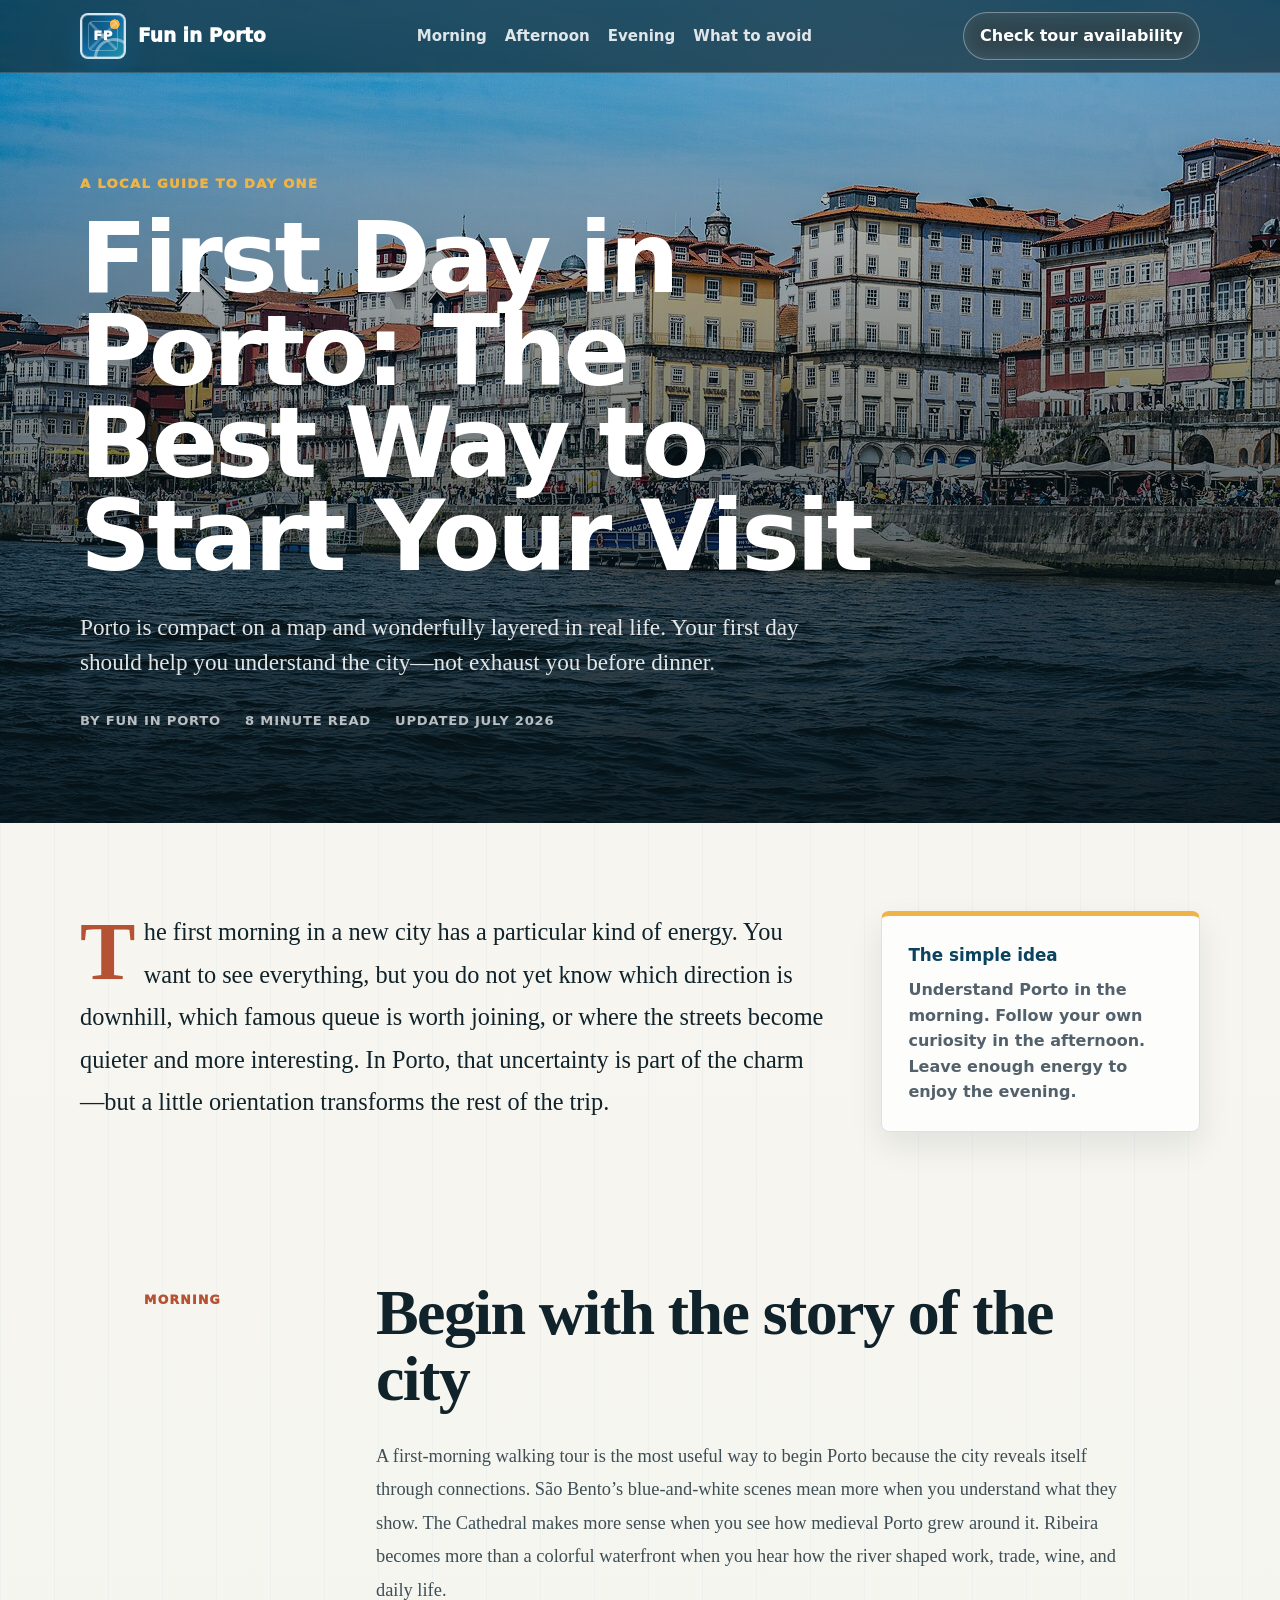
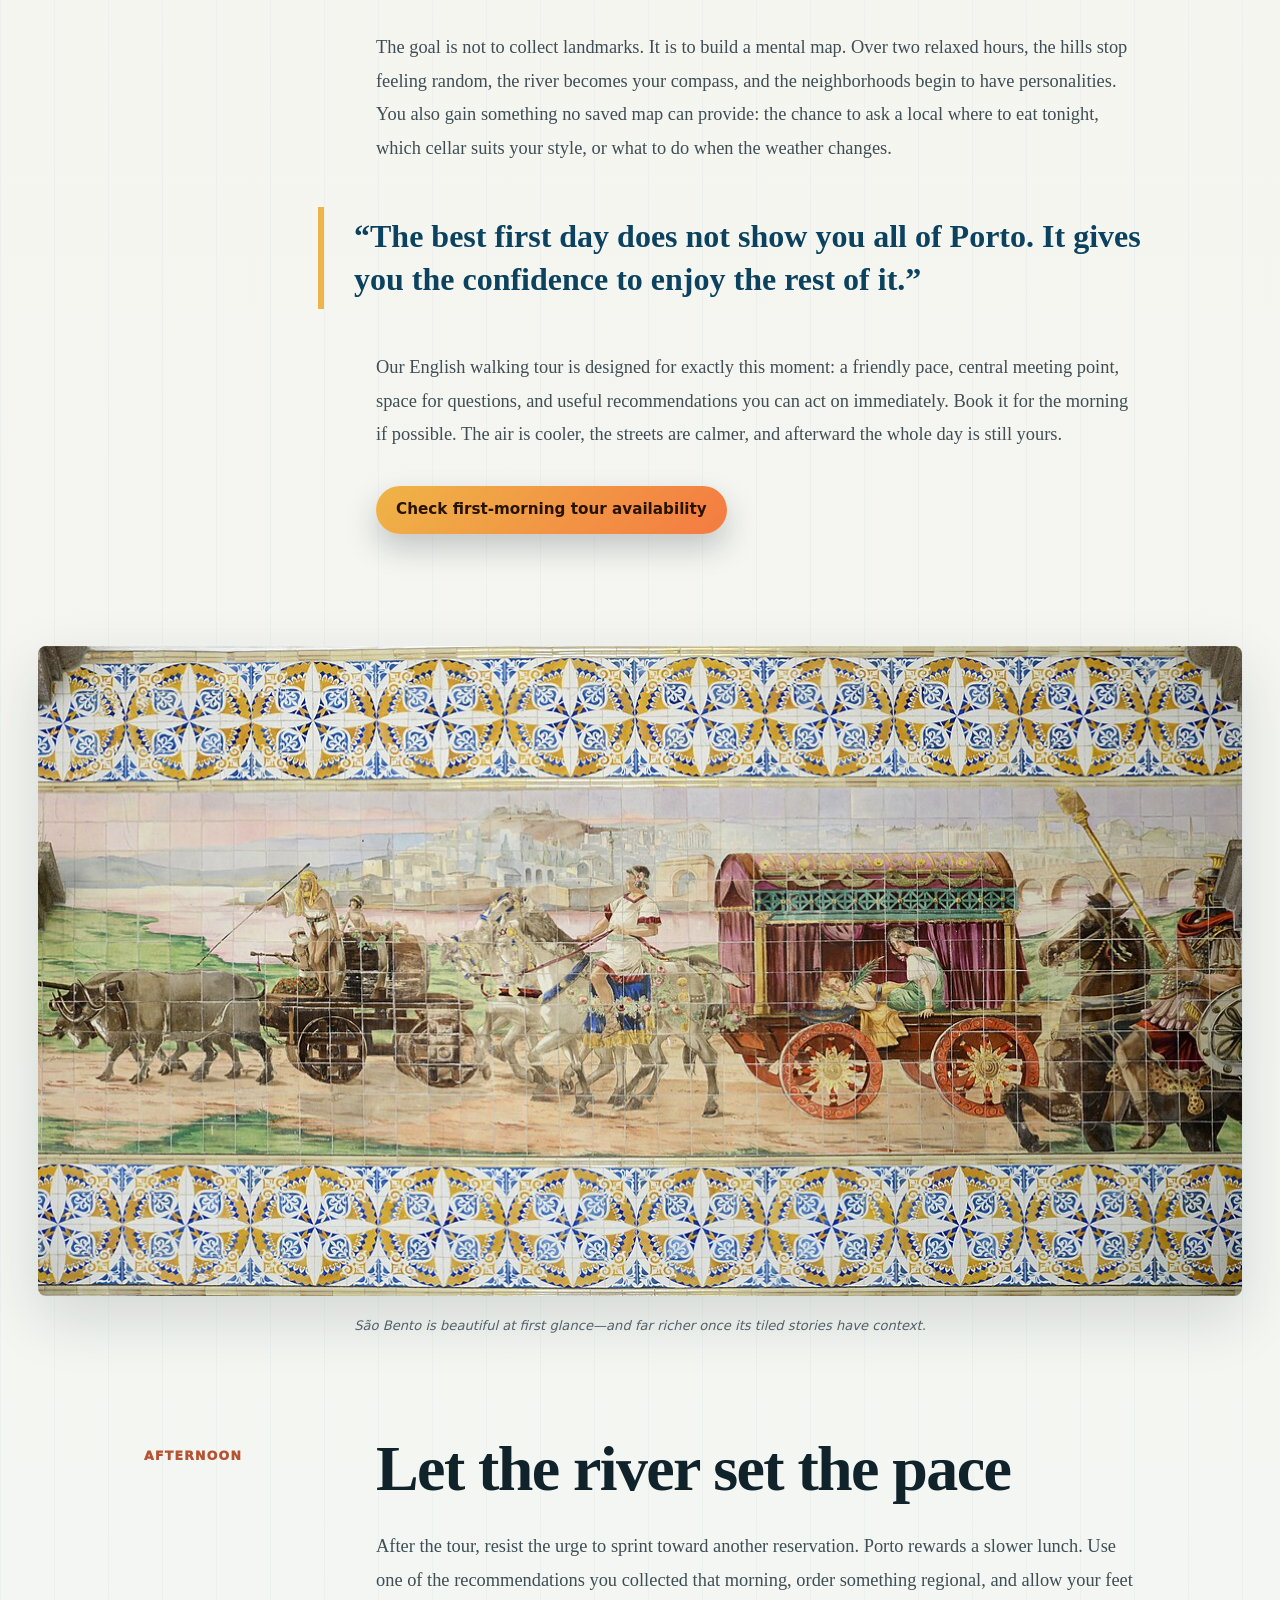
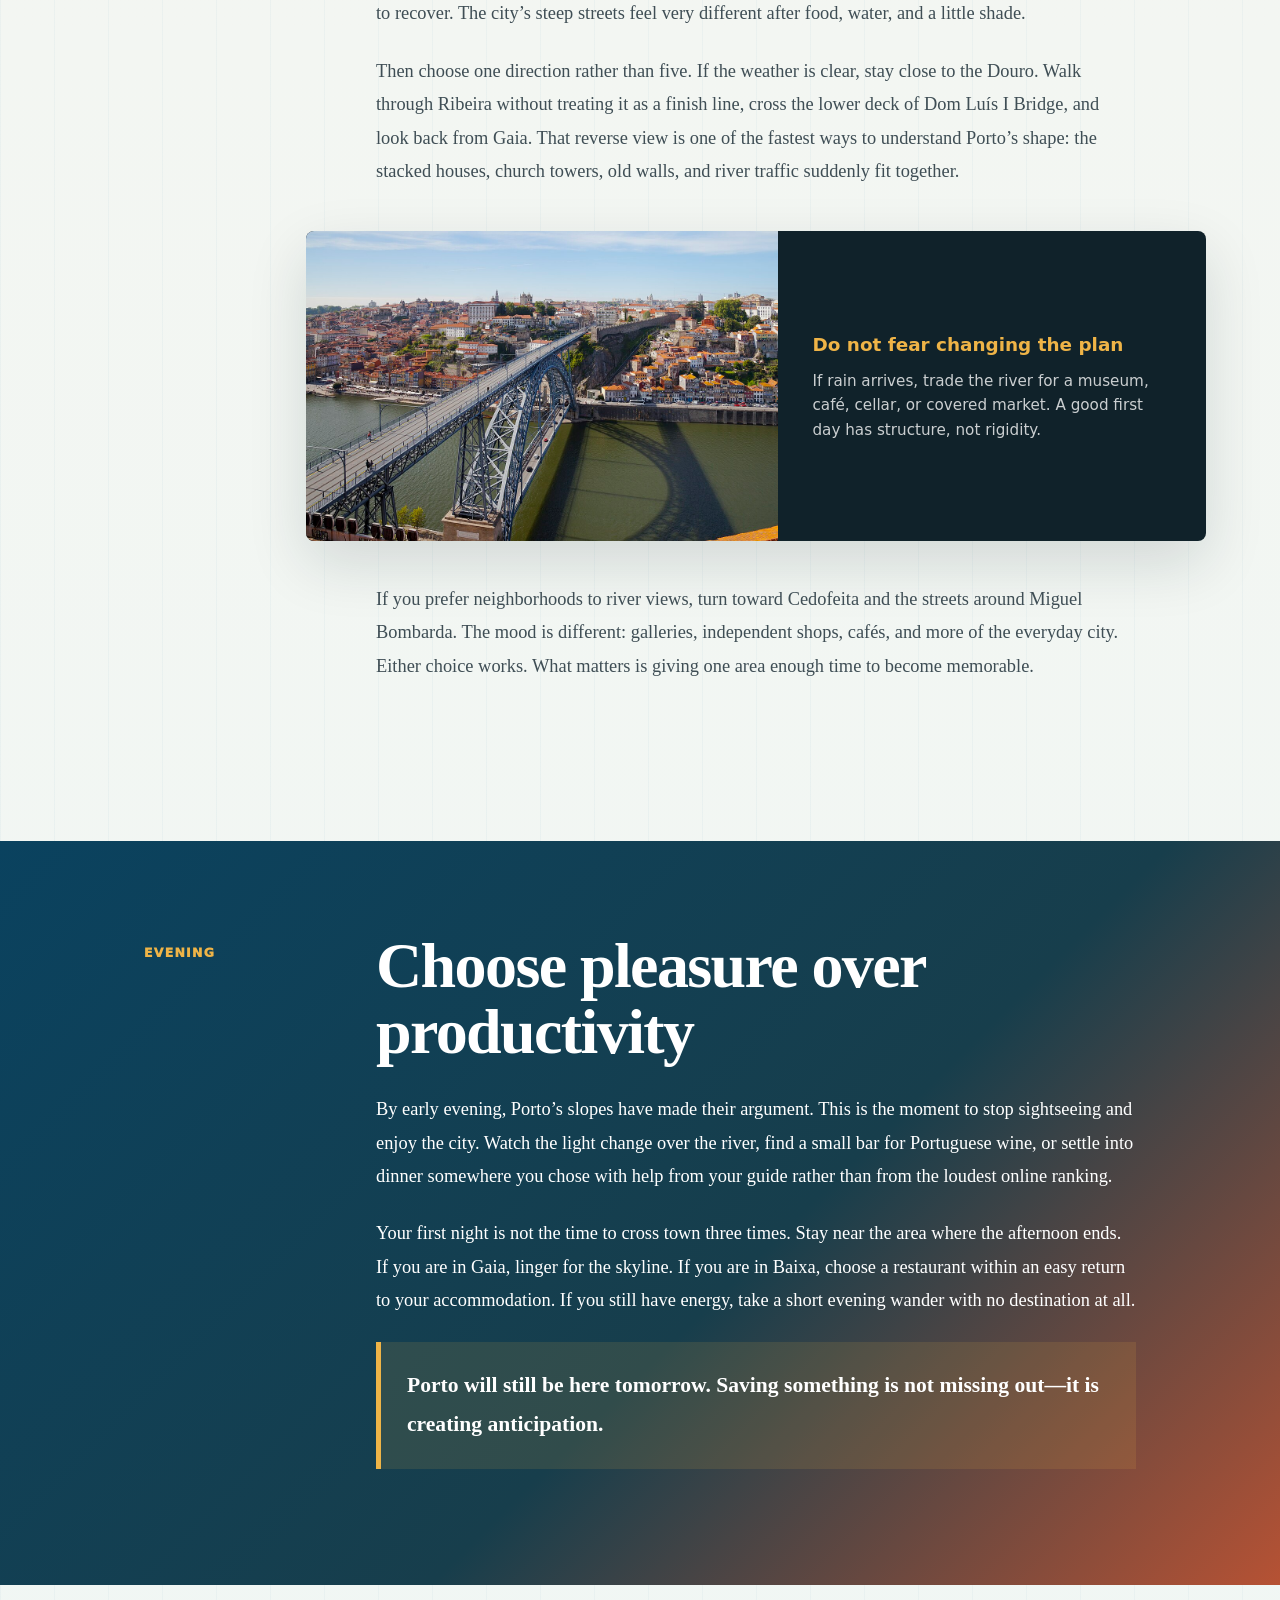
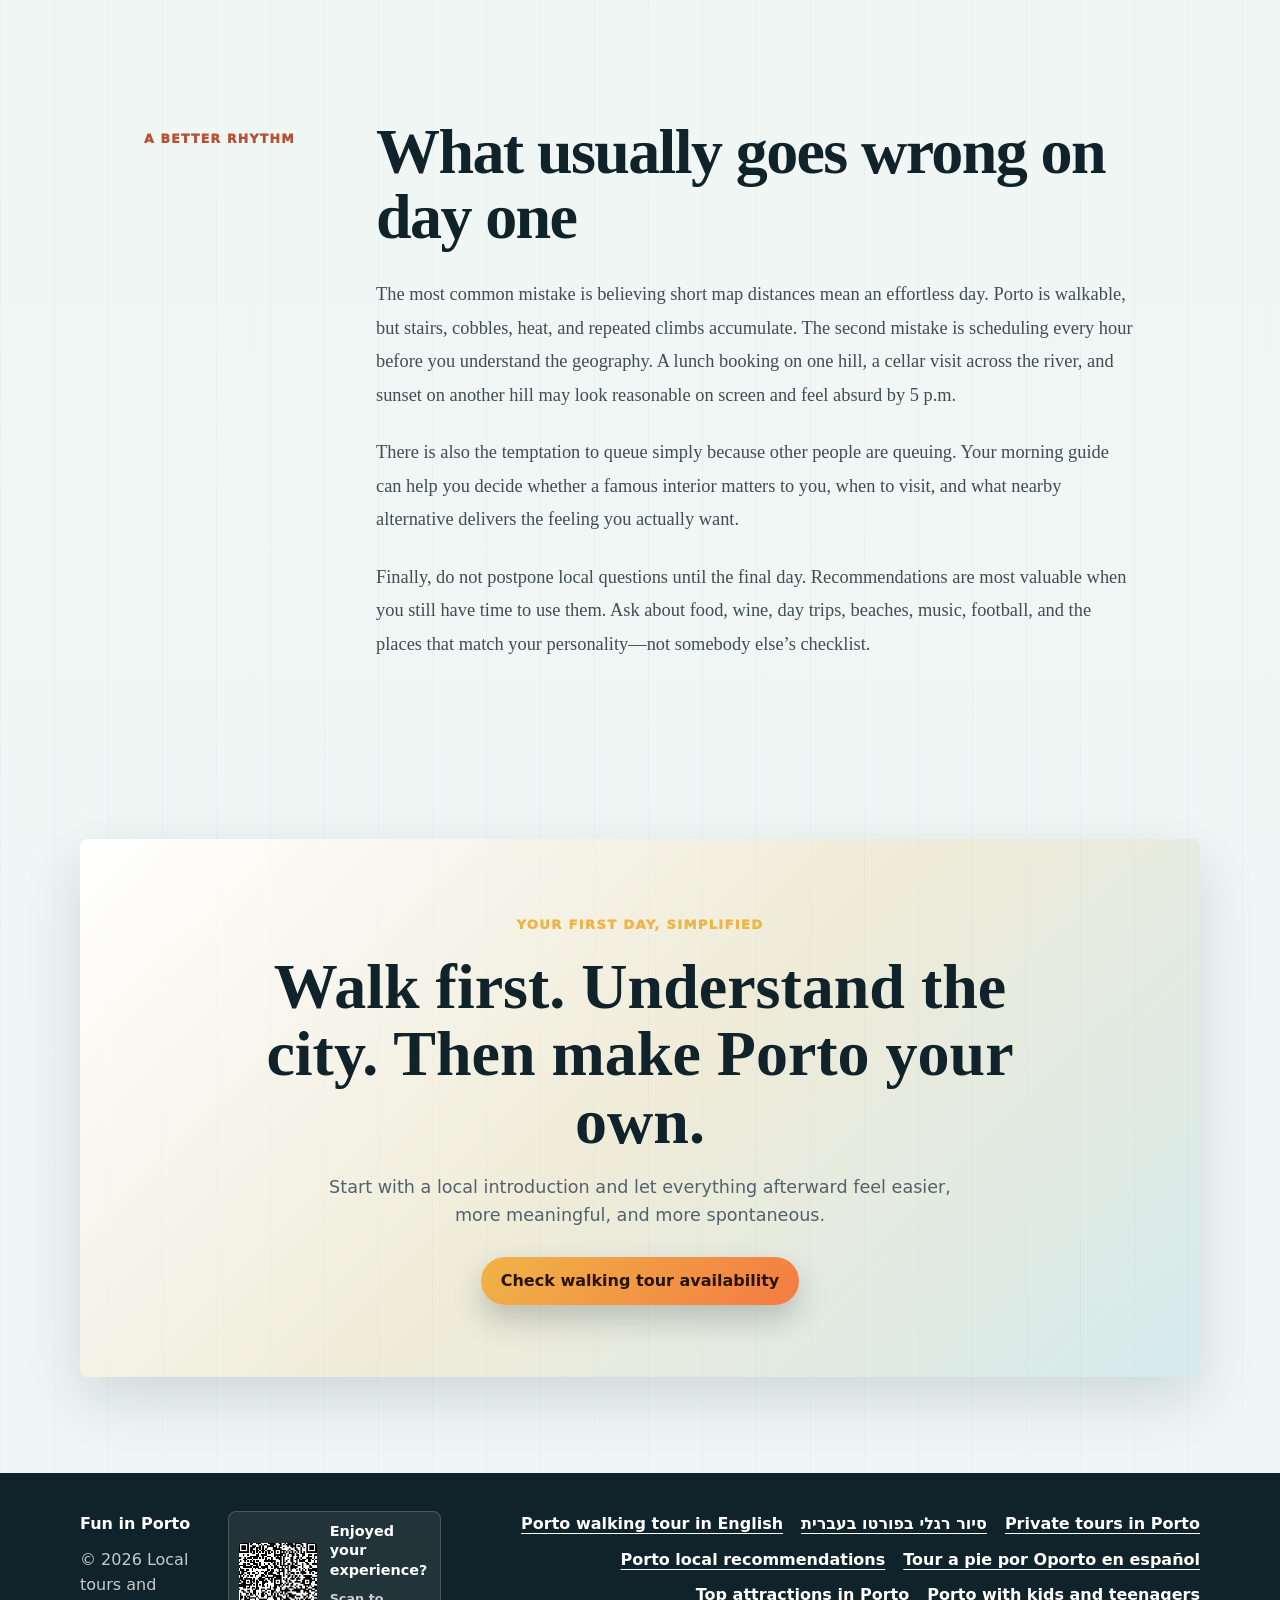
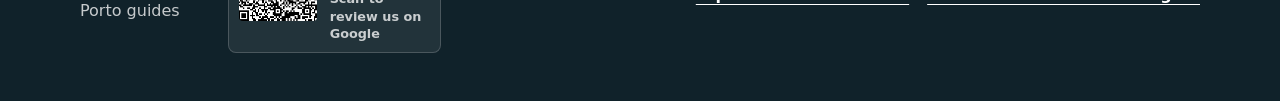
==== first-day-in-porto/index.html @ cb921bf2 "Adding two more pages" ====
<!doctype html>
<html lang="en">
  <head>
    <meta charset="utf-8" />
    <meta name="viewport" content="width=device-width, initial-scale=1" />
    <title>First Day in Porto: The Best Way to Start | Fun in Porto</title>
    <meta
      name="description"
      content="Plan the perfect first day in Porto, from a relaxed morning walking tour to riverside lunch, local neighborhoods, viewpoints, and an easy evening."
    />
    <meta name="robots" content="index, follow" />
    <meta name="author" content="Fun in Porto" />
    <meta name="theme-color" content="#0a425f" />
    <link rel="canonical" href="https://funinporto.com/first-day-in-porto/" />
    <meta property="og:type" content="article" />
    <meta property="og:locale" content="en_US" />
    <meta property="og:site_name" content="Fun in Porto" />
    <meta
      property="og:url"
      content="https://funinporto.com/first-day-in-porto/"
    />
    <meta
      property="og:title"
      content="First Day in Porto: The Best Way to Start Your Visit"
    />
    <meta
      property="og:description"
      content="A local, unhurried plan for understanding Porto on day one—and enjoying everything that follows."
    />
    <meta
      property="og:image"
      content="https://funinporto.com/assets/porto-card-ribeira.jpg"
    />
    <meta
      property="og:image:alt"
      content="Porto riverfront on a first day in the city"
    />
    <meta name="twitter:card" content="summary_large_image" />
    <meta
      name="twitter:title"
      content="First Day in Porto: The Best Way to Start Your Visit"
    />
    <meta
      name="twitter:description"
      content="A local, unhurried plan for understanding Porto on day one."
    />
    <meta
      name="twitter:image"
      content="https://funinporto.com/assets/porto-card-ribeira.jpg"
    />
    <link rel="icon" href="../favicon.svg" />
    <link rel="stylesheet" href="../styles.css?v=20260711-3" />
    <link rel="stylesheet" href="../landing-pages.css?v=20260711-3" />
    <script type="application/ld+json">
      {
        "@context": "https://schema.org",
        "@type": "Article",
        "headline": "First Day in Porto: The Best Way to Start Your Visit",
        "description": "A local guide to planning a relaxed and rewarding first day in Porto.",
        "image": "https://funinporto.com/assets/porto-card-ribeira.jpg",
        "datePublished": "2026-07-11",
        "dateModified": "2026-07-11",
        "inLanguage": "en",
        "mainEntityOfPage": "https://funinporto.com/first-day-in-porto/",
        "author": {
          "@type": "Organization",
          "name": "Fun in Porto",
          "url": "https://funinporto.com/"
        },
        "publisher": {
          "@type": "Organization",
          "name": "Fun in Porto",
          "url": "https://funinporto.com/",
          "logo": {
            "@type": "ImageObject",
            "url": "https://funinporto.com/favicon.svg"
          }
        }
      }
    </script>
  </head>
  <body class="landing-page article-page first-day-page">
    <nav class="nav">
      <div class="container nav-inner">
        <a class="logo" href="../">
          <span class="logo-mark">FP</span><span>Fun in Porto</span>
        </a>
        <div class="nav-links">
          <a href="#morning">Morning</a><a href="#afternoon">Afternoon</a
          ><a href="#evening">Evening</a><a href="#mistakes">What to avoid</a>
        </div>
        <button class="landing-nav-cta" onclick="openWhatsApp()">
          Check tour availability
        </button>
      </div>
    </nav>

    <main>
      <header class="article-hero first-day-hero">
        <div class="container article-hero-inner">
          <span class="article-category">A local guide to day one</span>
          <h1>First Day in Porto: The Best Way to Start Your Visit</h1>
          <p class="article-standfirst">
            Porto is compact on a map and wonderfully layered in real life. Your
            first day should help you understand the city—not exhaust you before
            dinner.
          </p>
          <div class="article-byline">
            <span>By Fun in Porto</span><span>8 minute read</span
            ><span>Updated July 2026</span>
          </div>
        </div>
      </header>

      <article class="article-body">
        <div class="article-lead-wrap container">
          <p class="article-dropcap">
            The first morning in a new city has a particular kind of energy. You
            want to see everything, but you do not yet know which direction is
            downhill, which famous queue is worth joining, or where the streets
            become quieter and more interesting. In Porto, that uncertainty is
            part of the charm—but a little orientation transforms the rest of
            the trip.
          </p>
          <aside class="article-note">
            <strong>The simple idea</strong>
            <p>
              Understand Porto in the morning. Follow your own curiosity in the
              afternoon. Leave enough energy to enjoy the evening.
            </p>
          </aside>
        </div>

        <section id="morning" class="article-chapter container">
          <div class="article-chapter-number">Morning</div>
          <div class="article-prose">
            <h2>Begin with the story of the city</h2>
            <p>
              A first-morning walking tour is the most useful way to begin Porto
              because the city reveals itself through connections. São Bento’s
              blue-and-white scenes mean more when you understand what they
              show. The Cathedral makes more sense when you see how medieval
              Porto grew around it. Ribeira becomes more than a colorful
              waterfront when you hear how the river shaped work, trade, wine,
              and daily life.
            </p>
            <p>
              The goal is not to collect landmarks. It is to build a mental map.
              Over two relaxed hours, the hills stop feeling random, the river
              becomes your compass, and the neighborhoods begin to have
              personalities. You also gain something no saved map can provide:
              the chance to ask a local where to eat tonight, which cellar suits
              your style, or what to do when the weather changes.
            </p>
            <blockquote>
              “The best first day does not show you all of Porto. It gives you
              the confidence to enjoy the rest of it.”
            </blockquote>
            <p>
              Our English walking tour is designed for exactly this moment: a
              friendly pace, central meeting point, space for questions, and
              useful recommendations you can act on immediately. Book it for the
              morning if possible. The air is cooler, the streets are calmer,
              and afterward the whole day is still yours.
            </p>
            <button class="btn sun" onclick="openWhatsApp()">
              Check first-morning tour availability
            </button>
          </div>
        </section>

        <figure class="article-wide-image">
          <img
            src="../assets/porto-card-sao-bento.jpg"
            alt="São Bento Station, an ideal place to understand Porto on the first morning"
            loading="lazy"
          />
          <figcaption>
            São Bento is beautiful at first glance—and far richer once its tiled
            stories have context.
          </figcaption>
        </figure>

        <section id="afternoon" class="article-chapter container">
          <div class="article-chapter-number">Afternoon</div>
          <div class="article-prose">
            <h2>Let the river set the pace</h2>
            <p>
              After the tour, resist the urge to sprint toward another
              reservation. Porto rewards a slower lunch. Use one of the
              recommendations you collected that morning, order something
              regional, and allow your feet to recover. The city’s steep streets
              feel very different after food, water, and a little shade.
            </p>
            <p>
              Then choose one direction rather than five. If the weather is
              clear, stay close to the Douro. Walk through Ribeira without
              treating it as a finish line, cross the lower deck of Dom Luís I
              Bridge, and look back from Gaia. That reverse view is one of the
              fastest ways to understand Porto’s shape: the stacked houses,
              church towers, old walls, and river traffic suddenly fit together.
            </p>
            <div class="article-inline-image">
              <img
                src="../assets/porto-card-bridge.jpg"
                alt="Dom Luís I Bridge across the Douro River"
                loading="lazy"
              />
              <div>
                <strong>Do not fear changing the plan</strong>
                <p>
                  If rain arrives, trade the river for a museum, café, cellar,
                  or covered market. A good first day has structure, not
                  rigidity.
                </p>
              </div>
            </div>
            <p>
              If you prefer neighborhoods to river views, turn toward Cedofeita
              and the streets around Miguel Bombarda. The mood is different:
              galleries, independent shops, cafés, and more of the everyday
              city. Either choice works. What matters is giving one area enough
              time to become memorable.
            </p>
          </div>
        </section>

        <section id="evening" class="article-chapter article-chapter-tint">
          <div class="container article-chapter-grid">
            <div class="article-chapter-number">Evening</div>
            <div class="article-prose">
              <h2>Choose pleasure over productivity</h2>
              <p>
                By early evening, Porto’s slopes have made their argument. This
                is the moment to stop sightseeing and enjoy the city. Watch the
                light change over the river, find a small bar for Portuguese
                wine, or settle into dinner somewhere you chose with help from
                your guide rather than from the loudest online ranking.
              </p>
              <p>
                Your first night is not the time to cross town three times. Stay
                near the area where the afternoon ends. If you are in Gaia,
                linger for the skyline. If you are in Baixa, choose a restaurant
                within an easy return to your accommodation. If you still have
                energy, take a short evening wander with no destination at all.
              </p>
              <p class="article-emphasis">
                Porto will still be here tomorrow. Saving something is not
                missing out—it is creating anticipation.
              </p>
            </div>
          </div>
        </section>

        <section id="mistakes" class="article-chapter container">
          <div class="article-chapter-number">A better rhythm</div>
          <div class="article-prose">
            <h2>What usually goes wrong on day one</h2>
            <p>
              The most common mistake is believing short map distances mean an
              effortless day. Porto is walkable, but stairs, cobbles, heat, and
              repeated climbs accumulate. The second mistake is scheduling every
              hour before you understand the geography. A lunch booking on one
              hill, a cellar visit across the river, and sunset on another hill
              may look reasonable on screen and feel absurd by 5 p.m.
            </p>
            <p>
              There is also the temptation to queue simply because other people
              are queuing. Your morning guide can help you decide whether a
              famous interior matters to you, when to visit, and what nearby
              alternative delivers the feeling you actually want.
            </p>
            <p>
              Finally, do not postpone local questions until the final day.
              Recommendations are most valuable when you still have time to use
              them. Ask about food, wine, day trips, beaches, music, football,
              and the places that match your personality—not somebody else’s
              checklist.
            </p>
          </div>
        </section>

        <section class="article-ending container">
          <span class="article-category">Your first day, simplified</span>
          <h2>Walk first. Understand the city. Then make Porto your own.</h2>
          <p>
            Start with a local introduction and let everything afterward feel
            easier, more meaningful, and more spontaneous.
          </p>
          <button class="btn sun" onclick="openWhatsApp()">
            Check walking tour availability
          </button>
        </section>
      </article>
    </main>

    <button
      class="availability-float"
      type="button"
      onclick="openWhatsApp()"
      aria-label="Check availability for the Porto walking tour"
    >
      <span>Check walking tour availability</span>
    </button>
    <footer class="landing-footer">
      <div class="container landing-footer-inner">
        <div>
          <strong>Fun in Porto</strong
          ><span
            >© <span data-current-year>2026</span> Local tours and Porto
            guides</span
          >
        </div>
        <a
          class="footer-review-qr"
          href="https://g.page/r/CSYGoQ_DJxl_EBM/review"
          target="_blank"
          rel="noopener"
          ><img
            src="../assets/google-review-qr.png"
            alt="QR code to review Fun in Porto on Google"
            loading="lazy"
          /><span
            ><strong>Enjoyed your experience?</strong> Scan to review us on
            Google</span
          ></a
        >
        <nav class="landing-footer-links" aria-label="More pages">
          <a href="../">Porto walking tour in English</a
          ><a href="../porto-walking-tour-hebrew/" lang="he" dir="rtl"
            >סיור רגלי בפורטו בעברית</a
          ><a href="../private-tours-porto/">Private tours in Porto</a
          ><a href="../porto-local-recommendation/"
            >Porto local recommendations</a
          ><a href="../walking-tour-spanish/" lang="es"
            >Tour a pie por Oporto en español</a
          ><a href="../porto-top-attractions/">Top attractions in Porto</a
          ><a href="../porto-with-kids-and-teenagers/"
            >Porto with kids and teenagers</a
          >
        </nav>
      </div>
    </footer>
    <script src="../script.js?v=20260711-3"></script>
  </body>
</html>
---- styles.css ----
:root {
  --ink: #10222a;
  --muted: #53616b;
  --paper: #f3f6f4;
  --card: #ffffff;
  --mist: #e9f4f4;
  --azulejo: #126ea6;
  --azulejo-dark: #0a425f;
  --terracotta: #b65234;
  --gold: #efb447;
  --river: #1f91a7;
  --vine: #2f6f52;
  --line: rgba(16, 34, 42, 0.12);
  --shadow: 0 22px 60px rgba(16, 34, 42, 0.14);
  --radius: 8px;
}

/* Base */
* {
  box-sizing: border-box;
}
html {
  max-width: 100%;
  overflow-x: hidden;
  scroll-behavior: smooth;
}
body {
  margin: 0;
  padding-top: 71px;
  font-family:
    Inter,
    ui-sans-serif,
    system-ui,
    -apple-system,
    BlinkMacSystemFont,
    "Segoe UI",
    Arial,
    sans-serif;
  background:
    linear-gradient(90deg, rgba(18, 110, 166, 0.045) 1px, transparent 1px),
    linear-gradient(180deg, rgba(182, 82, 52, 0.035) 1px, transparent 1px),
    linear-gradient(135deg, #f3f6f4 0%, #fff8ed 46%, #edf7f8 100%);
  background-size: 48px 48px;
  color: var(--ink);
  line-height: 1.6;
  overflow-x: hidden;
}
button {
  font: inherit;
  border: 0;
  cursor: pointer;
}
a {
  color: inherit;
  text-decoration: none;
}
.container {
  width: min(1120px, 92%);
  margin: auto;
}
[id] {
  scroll-margin-top: 92px;
}

/* Navigation */
.nav {
  position: fixed;
  top: 0;
  left: 0;
  right: 0;
  z-index: 80;
  background: rgba(246, 247, 242, 0.88);
  backdrop-filter: blur(18px);
  border-bottom: 1px solid var(--line);
  box-shadow: 0 12px 28px rgba(16, 34, 42, 0.09);
}
.nav-inner {
  display: flex;
  align-items: center;
  justify-content: space-between;
  padding: 12px 0;
  gap: 18px;
}
.logo {
  display: flex;
  align-items: center;
  gap: 12px;
  font-weight: 950;
  font-size: 1.16rem;
  color: var(--ink);
}
.logo-mark {
  position: relative;
  isolation: isolate;
  overflow: hidden;
  width: 46px;
  height: 46px;
  border-radius: var(--radius);
  display: grid;
  place-items: center;
  border: 2px solid rgba(255, 255, 255, 0.82);
  background:
    radial-gradient(circle at 78% 22%, var(--gold) 0 10%, transparent 11%),
    linear-gradient(
      135deg,
      var(--azulejo-dark) 0%,
      var(--azulejo) 52%,
      var(--river) 100%
    );
  color: white;
  font-size: 0.82rem;
  font-weight: 950;
  line-height: 1;
  letter-spacing: 0.04em;
  text-shadow: 0 2px 10px rgba(6, 19, 24, 0.42);
  box-shadow:
    0 14px 28px rgba(18, 110, 166, 0.3),
    inset 0 0 0 1px rgba(255, 255, 255, 0.28);
}
.logo-mark:before {
  content: "";
  position: absolute;
  inset: 6px;
  z-index: -1;
  border: 1px solid rgba(255, 255, 255, 0.42);
  border-radius: 5px;
  background:
    linear-gradient(
      45deg,
      transparent 46%,
      rgba(255, 255, 255, 0.42) 47% 53%,
      transparent 54%
    ),
    linear-gradient(
      -45deg,
      transparent 46%,
      rgba(255, 255, 255, 0.34) 47% 53%,
      transparent 54%
    ),
    radial-gradient(
      circle at 50% 50%,
      rgba(255, 255, 255, 0.82) 0 2px,
      transparent 3px
    );
  opacity: 0.7;
}
.logo-mark:after {
  content: "";
  position: absolute;
  right: -9px;
  bottom: -8px;
  width: 34px;
  height: 24px;
  border: 3px solid rgba(255, 255, 255, 0.42);
  border-top-left-radius: 999px;
  border-top-right-radius: 999px;
  border-bottom: 0;
  transform: rotate(-8deg);
}
.nav-links {
  display: flex;
  align-items: center;
  gap: 18px;
  color: var(--muted);
  font-size: 0.94rem;
  font-weight: 800;
}
.nav-links a {
  position: relative;
  padding: 6px 0;
}
.nav-links a:after {
  content: "";
  position: absolute;
  left: 0;
  right: 0;
  bottom: 0;
  height: 2px;
  background: var(--terracotta);
  transform: scaleX(0);
  transform-origin: left;
  transition: transform 0.18s ease;
}
.nav-links a:hover {
  color: var(--ink);
}
.nav-links a:hover:after {
  transform: scaleX(1);
}

/* Buttons */
.btn {
  display: inline-flex;
  align-items: center;
  justify-content: center;
  gap: 9px;
  min-height: 48px;
  padding: 13px 20px;
  border-radius: 999px;
  background: var(--ink);
  color: white;
  font-weight: 900;
  line-height: 1;
  box-shadow: 0 14px 30px rgba(16, 34, 42, 0.22);
  transition:
    transform 0.18s ease,
    box-shadow 0.18s ease,
    background 0.18s ease;
}
.btn:hover {
  transform: translateY(-2px);
  box-shadow: 0 18px 36px rgba(16, 34, 42, 0.28);
}
.btn:focus-visible {
  outline: 3px solid rgba(239, 180, 71, 0.72);
  outline-offset: 3px;
}
.btn.alt {
  background: rgba(255, 255, 255, 0.94);
  color: var(--ink);
  border: 1px solid rgba(255, 255, 255, 0.64);
  box-shadow: 0 14px 30px rgba(16, 34, 42, 0.16);
}
.section .btn.alt {
  border-color: var(--line);
}
.btn.sun {
  background: linear-gradient(135deg, var(--gold), #f47b42);
  color: #281300;
}

/* Hero */
.hero {
  position: relative;
  overflow: hidden;
  color: white;
  min-height: min(760px, calc(100svh - 71px));
  display: flex;
  align-items: center;
  padding: 92px 0 68px;
  background-image:
    linear-gradient(
      90deg,
      rgba(6, 19, 24, 0.96) 0%,
      rgba(6, 19, 24, 0.78) 42%,
      rgba(6, 19, 24, 0.38) 70%,
      rgba(6, 19, 24, 0.12) 100%
    ),
    linear-gradient(180deg, rgba(18, 110, 166, 0.28), rgba(182, 82, 52, 0.2)),
    url("assets/porto-hero.jpg");
  background-size: cover;
  background-position: center;
}
.hero:before {
  content: "";
  position: absolute;
  inset: 0;
  background:
    linear-gradient(90deg, rgba(255, 255, 255, 0.05) 1px, transparent 1px),
    linear-gradient(180deg, rgba(255, 255, 255, 0.035) 1px, transparent 1px);
  background-size: 64px 64px;
  opacity: 0.44;
  pointer-events: none;
}
.hero:after {
  content: "";
  position: absolute;
  left: 0;
  right: 0;
  bottom: 0;
  height: 7px;
  background: linear-gradient(
    90deg,
    var(--azulejo),
    var(--gold),
    var(--terracotta),
    var(--vine)
  );
}
.hero-shell {
  position: relative;
  z-index: 1;
  display: grid;
  grid-template-columns: minmax(0, 1.16fr) minmax(320px, 0.84fr);
  gap: 56px;
  align-items: center;
}
.hero-copy,
.hero-highlights {
  min-width: 0;
}
.hero-copy {
  max-width: 720px;
  overflow: visible;
}
.kicker {
  display: inline-flex;
  align-items: center;
  flex-wrap: wrap;
  max-width: 100%;
  padding: 8px 12px;
  border-radius: 999px;
  border: 1px solid rgba(255, 255, 255, 0.22);
  background: rgba(255, 255, 255, 0.12);
  color: rgba(255, 255, 255, 0.94);
  font-size: 0.9rem;
  font-weight: 900;
  line-height: 1.28;
  backdrop-filter: blur(12px);
  margin-bottom: 18px;
}
h1,
h2,
h3,
p {
  overflow-wrap: normal;
  word-break: normal;
}
h1 {
  margin: 0 0 20px;
  max-width: 920px;
  color: white;
  font-size: 4.9rem;
  line-height: 1.04;
  letter-spacing: 0;
  padding-bottom: 0.08em;
  text-wrap: balance;
}
.lead {
  max-width: 720px;
  margin: 0 0 26px;
  color: rgba(255, 255, 255, 0.88);
  font-size: 1.22rem;
  line-height: 1.55;
  font-weight: 620;
}
.hero-actions {
  display: flex;
  flex-wrap: wrap;
  align-items: center;
  gap: 13px;
  margin: 32px 0 13px;
}
.hero-primary-cta {
  position: relative;
  min-height: 62px;
  padding: 18px 30px;
  font-size: 1.08rem;
  box-shadow:
    0 22px 46px rgba(244, 123, 66, 0.34),
    0 0 0 1px rgba(255, 255, 255, 0.42) inset;
}
.hero-primary-cta:after {
  content: "";
  position: absolute;
  inset: -7px;
  border: 1px solid rgba(239, 180, 71, 0.56);
  border-radius: 999px;
  opacity: 0.82;
  pointer-events: none;
}
.hero-primary-cta:hover {
  box-shadow:
    0 26px 56px rgba(244, 123, 66, 0.44),
    0 0 0 1px rgba(255, 255, 255, 0.52) inset;
}
.hero-cta-badge {
  display: inline-flex;
  align-items: center;
  justify-content: center;
  min-height: 40px;
  padding: 9px 13px;
  border: 1px solid rgba(255, 255, 255, 0.24);
  border-radius: 999px;
  background: rgba(255, 255, 255, 0.13);
  color: rgba(255, 255, 255, 0.92);
  font-size: 0.9rem;
  font-weight: 900;
  line-height: 1.2;
  backdrop-filter: blur(12px);
  box-shadow: 0 12px 28px rgba(6, 19, 24, 0.18);
  transition:
    background 0.18s ease,
    border-color 0.18s ease,
    transform 0.18s ease;
}
.hero-cta-badge:hover {
  transform: translateY(-2px);
  border-color: rgba(239, 180, 71, 0.5);
  background: rgba(255, 255, 255, 0.2);
}
.hero-cta-badge:focus-visible {
  outline: 3px solid rgba(239, 180, 71, 0.72);
  outline-offset: 3px;
}
.micro {
  margin: 0;
  color: rgba(255, 255, 255, 0.78);
  font-size: 0.96rem;
  font-weight: 750;
}
.booking-reassurance {
  margin: 0;
  color: rgba(255, 255, 255, 0.9);
  font-size: 0.95rem;
  font-weight: 900;
  line-height: 1.35;
}
.hero-copy > .booking-reassurance {
  display: inline-flex;
  max-width: 100%;
  padding: 9px 12px;
  border: 1px solid rgba(255, 255, 255, 0.22);
  border-radius: 999px;
  background: rgba(255, 255, 255, 0.1);
  box-shadow: 0 10px 28px rgba(6, 19, 24, 0.18);
}
.hero-info-strip {
  display: grid;
  grid-template-columns: repeat(3, minmax(0, 1fr));
  gap: 8px;
  margin: 16px 0 0;
  padding: 0;
  list-style: none;
}
.hero-info-strip li {
  min-height: 42px;
  display: flex;
  align-items: center;
  justify-content: center;
  padding: 8px 10px;
  border: 1px solid rgba(255, 255, 255, 0.2);
  border-radius: var(--radius);
  background: rgba(255, 255, 255, 0.12);
  color: rgba(255, 255, 255, 0.92);
  font-size: 0.84rem;
  font-weight: 900;
  line-height: 1.2;
  text-align: center;
  backdrop-filter: blur(10px);
}
.availability-note {
  max-width: 640px;
  margin: 13px 0 0;
  color: rgba(255, 255, 255, 0.82);
  font-size: 0.96rem;
  font-weight: 750;
  line-height: 1.42;
}
.hero-trust-line {
  display: grid;
  gap: 3px;
  margin-top: 14px;
  padding-left: 13px;
  border-left: 4px solid var(--gold);
}
.hero-trust-line strong {
  color: white;
  font-size: 0.98rem;
  line-height: 1.2;
}
.hero-trust-line span {
  color: rgba(255, 255, 255, 0.78);
  font-size: 0.9rem;
  font-weight: 800;
  line-height: 1.3;
}
.hero-proof {
  display: flex;
  flex-wrap: wrap;
  gap: 10px;
  margin-top: 18px;
}
.hero-proof span {
  display: inline-flex;
  min-height: 36px;
  align-items: center;
  padding: 8px 12px;
  border: 1px solid rgba(255, 255, 255, 0.22);
  border-radius: 999px;
  background: rgba(255, 255, 255, 0.12);
  color: rgba(255, 255, 255, 0.9);
  font-size: 0.88rem;
  font-weight: 900;
  backdrop-filter: blur(12px);
}
.hero-highlights {
  border: 1px solid rgba(255, 255, 255, 0.26);
  border-radius: var(--radius);
  background: linear-gradient(
    180deg,
    rgba(8, 27, 34, 0.72),
    rgba(8, 27, 34, 0.48)
  );
  backdrop-filter: blur(18px);
  box-shadow: var(--shadow);
  overflow: hidden;
}
.tour-pass {
  transform: translateY(18px);
}
.snapshot-main {
  padding: 26px;
}
.eyebrow {
  display: block;
  margin-bottom: 7px;
  color: var(--gold);
  font-size: 0.82rem;
  font-weight: 950;
  text-transform: uppercase;
}
.snapshot-main strong {
  display: block;
  color: white;
  font-size: 1.42rem;
  line-height: 1.15;
}
.snapshot-main span:last-child {
  display: block;
  margin-top: 9px;
  color: rgba(255, 255, 255, 0.8);
  font-weight: 700;
}
.hero-mini-review {
  padding: 0 26px 24px;
}
.hero-mini-review span {
  display: block;
  margin-bottom: 8px;
  color: var(--gold);
  font-size: 0.8rem;
  font-weight: 950;
  text-transform: uppercase;
}
.hero-mini-review p {
  margin: 0;
  color: rgba(255, 255, 255, 0.9);
  font-size: 1.02rem;
  font-weight: 800;
  line-height: 1.45;
}
.quick-facts {
  display: grid;
  grid-template-columns: repeat(3, 1fr);
  border-top: 1px solid rgba(255, 255, 255, 0.18);
  background: rgba(255, 255, 255, 0.09);
}
.quick-facts div {
  padding: 16px 12px;
  border-right: 1px solid rgba(255, 255, 255, 0.14);
}
.quick-facts div:last-child {
  border-right: 0;
}
.quick-facts strong {
  display: block;
  color: white;
  font-size: 1.12rem;
  line-height: 1.1;
}
.quick-facts span {
  display: block;
  margin-top: 4px;
  color: rgba(255, 255, 255, 0.72);
  font-size: 0.78rem;
  font-weight: 800;
}
.hero-route-mini {
  display: flex;
  flex-wrap: wrap;
  gap: 8px;
  padding: 16px;
  border-top: 1px solid rgba(255, 255, 255, 0.16);
  border-bottom: 1px solid rgba(255, 255, 255, 0.16);
  background: rgba(255, 255, 255, 0.08);
}
.hero-route-mini span {
  position: relative;
  min-height: 34px;
  display: flex;
  align-items: center;
  padding: 8px 11px 8px 25px;
  border: 1px solid rgba(255, 255, 255, 0.16);
  border-radius: 999px;
  background: rgba(255, 255, 255, 0.08);
  color: rgba(255, 255, 255, 0.9);
  font-size: 0.8rem;
  font-weight: 900;
  line-height: 1.15;
}
.hero-route-mini span:before {
  content: "";
  position: absolute;
  left: 11px;
  top: 50%;
  width: 6px;
  height: 6px;
  border-radius: 999px;
  background: var(--gold);
  box-shadow: 0 0 0 4px rgba(239, 180, 71, 0.16);
  transform: translateY(-50%);
}

/* Trust strip */
.trust-strip {
  position: relative;
  z-index: 2;
  background: var(--ink);
  color: white;
  box-shadow: 0 18px 50px rgba(16, 34, 42, 0.2);
}
.trust-inner {
  display: grid;
  grid-template-columns: repeat(3, minmax(0, 1fr));
  gap: 1px;
  background: rgba(255, 255, 255, 0.14);
}
.trust-inner div {
  padding: 22px 24px;
  background: linear-gradient(
    135deg,
    rgba(18, 110, 166, 0.24),
    rgba(255, 255, 255, 0.04)
  );
}
.trust-inner strong {
  display: block;
  margin-bottom: 4px;
  color: white;
  font-size: 1.02rem;
  line-height: 1.2;
}
.trust-inner span {
  display: block;
  color: rgba(255, 255, 255, 0.74);
  font-size: 0.94rem;
  font-weight: 700;
  line-height: 1.4;
}

/* Top review */
.top-review {
  position: relative;
  z-index: 2;
  padding: 18px 0;
  background: linear-gradient(90deg, var(--ink), var(--azulejo-dark));
  color: white;
  box-shadow: 0 16px 42px rgba(16, 34, 42, 0.16);
}
.top-review-inner {
  display: grid;
  grid-template-columns: auto minmax(0, 780px);
  justify-content: center;
  gap: 18px;
  align-items: center;
  padding: 22px 26px;
  border: 1px solid rgba(255, 255, 255, 0.16);
  border-radius: var(--radius);
  background: rgba(255, 255, 255, 0.07);
  box-shadow: 0 18px 46px rgba(6, 19, 24, 0.18);
}
.top-review .review-stars {
  color: var(--gold);
  white-space: nowrap;
  font-size: 1.1rem;
}
.top-review p {
  margin: 0;
  color: rgba(255, 255, 255, 0.94);
  font-size: 1.18rem;
  font-weight: 850;
  line-height: 1.35;
}

/* Route preview */
.porto-postcards-section {
  position: relative;
  overflow: hidden;
  padding: 88px 0;
  background:
    linear-gradient(
      120deg,
      rgba(6, 19, 24, 0.96),
      rgba(10, 66, 95, 0.86) 46%,
      rgba(182, 82, 52, 0.78)
    ),
    url("assets/porto-hero.jpg");
  background-size: cover;
  background-position: center;
  color: white;
}
.porto-postcards-section:before {
  content: "";
  position: absolute;
  inset: 0;
  background:
    linear-gradient(90deg, rgba(255, 255, 255, 0.06) 1px, transparent 1px),
    linear-gradient(180deg, rgba(255, 255, 255, 0.04) 1px, transparent 1px);
  background-size: 72px 72px;
  opacity: 0.4;
  pointer-events: none;
}
.postcard-shell {
  position: relative;
  z-index: 1;
  display: grid;
  grid-template-columns: minmax(0, 0.92fr) minmax(420px, 1.08fr);
  gap: 42px;
  align-items: center;
}
.porto-postcards-section .postcard-copy h2 {
  max-width: 620px;
  color: white;
  font-size: 3.15rem;
}
.postcard-copy .section-intro {
  color: rgba(255, 255, 255, 0.82);
}
.postcard-copy .guide-tag {
  background: rgba(255, 255, 255, 0.13);
  color: white;
}
.route-line {
  display: flex;
  flex-wrap: wrap;
  gap: 9px;
  margin-top: 28px;
}
.route-line span {
  display: inline-flex;
  align-items: center;
  min-height: 38px;
  padding: 8px 12px;
  border: 1px solid rgba(255, 255, 255, 0.2);
  border-radius: 999px;
  background: rgba(255, 255, 255, 0.1);
  color: rgba(255, 255, 255, 0.92);
  font-size: 0.86rem;
  font-weight: 900;
  backdrop-filter: blur(10px);
}
.postcard-grid {
  display: grid;
  grid-template-columns: repeat(2, minmax(0, 1fr));
  gap: 14px;
}
.porto-postcard {
  position: relative;
  overflow: hidden;
  min-height: 224px;
  display: flex;
  flex-direction: column;
  align-items: flex-start;
  justify-content: flex-end;
  padding: 20px;
  border: 1px solid rgba(255, 255, 255, 0.26);
  border-radius: var(--radius);
  background-image:
    linear-gradient(
      180deg,
      rgba(6, 19, 24, 0.04) 0%,
      rgba(6, 19, 24, 0.82) 100%
    ),
    var(--postcard-image);
  background-size: cover;
  background-position: center;
  box-shadow: 0 24px 58px rgba(6, 19, 24, 0.3);
  transition:
    transform 0.18s ease,
    border-color 0.18s ease,
    box-shadow 0.18s ease;
}
.porto-postcard:hover {
  transform: translateY(-5px);
  border-color: rgba(239, 180, 71, 0.5);
  box-shadow: 0 30px 72px rgba(6, 19, 24, 0.4);
}
.porto-postcard:nth-child(1) {
  --postcard-image: url("assets/porto-card-sao-bento.jpg");
  background-position: center 58%;
}
.porto-postcard:nth-child(2) {
  --postcard-image: url("assets/porto-card-cathedral.jpg");
  background-position: center 42%;
}
.porto-postcard:nth-child(3) {
  --postcard-image: url("assets/porto-card-ribeira.jpg");
  background-position: center 54%;
}
.porto-postcard:nth-child(4) {
  --postcard-image: url("assets/porto-card-bridge.jpg");
  background-position: center;
}
.porto-postcard:nth-child(5) {
  --postcard-image: url("assets/porto-card-secret.jpg");
  background-position: center 46%;
}
.porto-postcard:nth-child(6) {
  --postcard-image: url("assets/porto-card-wine.jpg");
  background-position: center 55%;
}
.porto-postcard span,
.porto-postcard strong,
.porto-postcard p {
  position: relative;
  z-index: 1;
}
.porto-postcard span {
  width: auto;
  max-width: 100%;
  min-height: 36px;
  display: grid;
  place-items: center;
  padding: 0 11px;
  margin-bottom: auto;
  border: 1px solid rgba(255, 255, 255, 0.34);
  border-radius: 999px;
  background: rgba(255, 255, 255, 0.14);
  color: var(--gold);
  font-size: 0.8rem;
  font-weight: 950;
  line-height: 1.05;
  text-align: center;
  backdrop-filter: blur(10px);
}
.porto-postcard strong {
  align-self: stretch;
  display: block;
  margin-top: 34px;
  color: white;
  font-size: 1.2rem;
  line-height: 1.14;
}
.porto-postcard p {
  align-self: stretch;
  margin: 8px 0 0;
  color: rgba(255, 255, 255, 0.82);
  font-size: 0.92rem;
  font-weight: 750;
  line-height: 1.38;
}

/* Sections and grids */
.section {
  padding: 76px 0;
}
.section h2 {
  margin: 0 0 15px;
  color: var(--ink);
  font-size: 2.7rem;
  line-height: 1.05;
  letter-spacing: 0;
}
.section-intro {
  max-width: 780px;
  margin: 0 0 32px;
  color: var(--muted);
  font-size: 1.08rem;
  font-weight: 650;
}
.section-cta {
  display: flex;
  justify-content: center;
  margin-top: 28px;
}
.section-cta .btn {
  min-width: 210px;
}
.band-cta {
  width: min(1120px, 92%);
  margin-left: auto;
  margin-right: auto;
}
.redirect-title {
  color: var(--ink);
  font-size: 3rem;
}
.grid {
  display: grid;
  gap: 20px;
}
.grid.cols-4 {
  grid-template-columns: repeat(4, minmax(0, 1fr));
}
.grid.cols-3 {
  grid-template-columns: repeat(3, minmax(0, 1fr));
}
.grid.cols-2 {
  grid-template-columns: repeat(2, minmax(0, 1fr));
}
.tour-facts-grid {
  margin-top: 20px;
}

.steps-section {
  background: linear-gradient(
    180deg,
    rgba(255, 255, 255, 0.66),
    rgba(233, 244, 244, 0.44)
  );
}
.steps-grid {
  position: relative;
  gap: 0;
  border: 1px solid rgba(16, 34, 42, 0.1);
  border-radius: var(--radius);
  overflow: hidden;
  box-shadow: 0 20px 54px rgba(16, 34, 42, 0.09);
}
.steps-grid .step-card {
  border: 0;
  border-right: 1px solid rgba(16, 34, 42, 0.1);
  border-radius: 0;
  box-shadow: none;
  background: rgba(255, 255, 255, 0.88);
}
.steps-grid .step-card:last-child {
  border-right: 0;
}
.steps-grid .step-card:hover {
  transform: none;
  background: white;
}

/* Cards */
.card {
  position: relative;
  overflow: hidden;
  background: rgba(255, 255, 255, 0.94);
  border: 1px solid var(--line);
  border-radius: var(--radius);
  padding: 24px;
  box-shadow: 0 12px 34px rgba(16, 34, 42, 0.08);
  transition:
    transform 0.18s ease,
    box-shadow 0.18s ease,
    border-color 0.18s ease;
}
.card:before {
  content: "";
  position: absolute;
  left: 0;
  top: 0;
  width: 100%;
  height: 4px;
  background: linear-gradient(
    90deg,
    var(--azulejo),
    var(--gold),
    var(--terracotta)
  );
}
.card:hover {
  transform: translateY(-4px);
  box-shadow: 0 18px 44px rgba(16, 34, 42, 0.13);
  border-color: rgba(18, 110, 166, 0.24);
}
span.mobile-copy {
  display: none;
}
.card-link {
  display: block;
  min-height: 100%;
  color: inherit;
  cursor: pointer;
}
.card-link:focus-visible {
  outline: 3px solid rgba(239, 180, 71, 0.72);
  outline-offset: 4px;
}
.card h3 {
  margin: 0 0 9px;
  color: var(--ink);
  font-size: 1.18rem;
  line-height: 1.2;
}
.card p {
  margin: 0;
  color: var(--muted);
  font-weight: 650;
}
.num {
  width: 42px;
  height: 42px;
  display: grid;
  place-items: center;
  border-radius: var(--radius);
  background: rgba(18, 110, 166, 0.1);
  color: var(--azulejo-dark);
  font-weight: 950;
  margin-bottom: 14px;
}
.details-list {
  margin: 0;
  padding-left: 20px;
  color: var(--muted);
  font-weight: 700;
}
.details-list li {
  margin: 7px 0;
}

/* Full-width feature bands */
.band {
  width: 100vw;
  margin: 8px calc(50% - 50vw);
  padding: 78px max(4vw, 24px);
  background:
    linear-gradient(
      105deg,
      rgba(10, 66, 95, 0.98),
      rgba(31, 145, 167, 0.9) 52%,
      rgba(182, 82, 52, 0.92)
    ),
    url("assets/porto-hero.jpg");
  background-size: cover;
  background-position: center;
  color: white;
  box-shadow: inset 0 1px 0 rgba(255, 255, 255, 0.16);
}
.band > h2,
.band > .section-intro,
.band > .grid {
  width: min(1120px, 92%);
  margin-left: auto;
  margin-right: auto;
}
.story-band {
  display: grid;
  gap: 30px;
}
.story-band-copy {
  width: min(1120px, 92%);
  margin: 0 auto;
}
.story-band .guide-tag {
  background: rgba(255, 255, 255, 0.14);
  color: white;
}
.band h2 {
  color: white;
}
.band .section-intro {
  color: rgba(255, 255, 255, 0.84);
}
.band .card {
  background: rgba(255, 255, 255, 0.13);
  border-color: rgba(255, 255, 255, 0.22);
  box-shadow: none;
  backdrop-filter: blur(10px);
}
.band .card h3 {
  color: white;
}
.band .card p {
  color: rgba(255, 255, 255, 0.82);
}
.story-grid .card:before {
  background: linear-gradient(90deg, var(--gold), var(--terracotta));
}

/* Guides */
.guides-section {
  padding-top: 70px;
}
.guide-panel {
  position: relative;
  overflow: hidden;
  display: grid;
  grid-template-columns: minmax(0, 1.05fr) minmax(280px, 0.95fr);
  gap: 30px;
  align-items: center;
  padding: 36px;
  border: 1px solid rgba(18, 110, 166, 0.18);
  border-radius: var(--radius);
  background:
    linear-gradient(
      135deg,
      rgba(255, 255, 255, 0.98),
      rgba(239, 180, 71, 0.13) 48%,
      rgba(18, 110, 166, 0.11)
    ),
    var(--card);
  box-shadow: 0 20px 54px rgba(16, 34, 42, 0.12);
}
.guide-panel:before {
  content: "";
  position: absolute;
  inset: 0 auto 0 0;
  width: 8px;
  background: linear-gradient(
    180deg,
    var(--azulejo),
    var(--gold),
    var(--terracotta)
  );
}
.guide-copy,
.guide-points {
  position: relative;
  z-index: 1;
}
.guide-tag {
  display: inline-flex;
  align-items: center;
  margin-bottom: 12px;
  padding: 7px 11px;
  border-radius: 999px;
  background: rgba(18, 110, 166, 0.1);
  color: var(--azulejo-dark);
  font-size: 0.8rem;
  font-weight: 950;
  text-transform: uppercase;
}
.guide-copy h2 {
  margin-bottom: 14px;
}
.guide-copy .section-intro {
  margin-bottom: 16px;
}
.guide-note {
  margin: 0;
  color: var(--ink);
  font-size: 1.06rem;
  font-weight: 800;
  line-height: 1.5;
}
.ask-chips {
  display: flex;
  flex-wrap: wrap;
  gap: 9px;
  margin-top: 22px;
}
.ask-chips span {
  display: inline-flex;
  align-items: center;
  min-height: 34px;
  padding: 7px 12px;
  border: 1px solid rgba(182, 82, 52, 0.24);
  border-radius: 999px;
  background: rgba(255, 255, 255, 0.8);
  color: var(--ink);
  font-size: 0.88rem;
  font-weight: 900;
}
.guide-points {
  display: grid;
  gap: 12px;
}
.guide-spotlight {
  position: relative;
  overflow: hidden;
  padding: 22px;
  border-radius: var(--radius);
  background:
    linear-gradient(135deg, rgba(16, 34, 42, 0.9), rgba(10, 66, 95, 0.84)),
    url("assets/porto-hero.jpg");
  background-size: cover;
  background-position: center;
  color: white;
  box-shadow: 0 18px 42px rgba(16, 34, 42, 0.18);
}
.guide-spotlight:before {
  content: "";
  position: absolute;
  inset: 0;
  border-top: 5px solid var(--gold);
}
.guide-spotlight > * {
  position: relative;
}
.guide-spotlight span {
  display: block;
  margin-bottom: 6px;
  color: var(--gold);
  font-size: 0.78rem;
  font-weight: 950;
  text-transform: uppercase;
}
.guide-spotlight strong {
  display: block;
  color: white;
  font-size: 1.38rem;
  line-height: 1.12;
}
.guide-spotlight p {
  margin: 10px 0 0;
  color: rgba(255, 255, 255, 0.82);
  font-weight: 750;
  line-height: 1.45;
}
.guide-point {
  padding: 18px 18px 18px 20px;
  border: 1px solid rgba(16, 34, 42, 0.1);
  border-radius: var(--radius);
  background: rgba(255, 255, 255, 0.9);
  box-shadow: 0 12px 28px rgba(16, 34, 42, 0.08);
}
.guide-point strong {
  display: block;
  margin-bottom: 5px;
  color: var(--ink);
  font-size: 1.05rem;
  line-height: 1.2;
}
.guide-point span {
  display: block;
  color: var(--muted);
  font-weight: 700;
  line-height: 1.45;
}
.source-note {
  display: flex;
  align-items: center;
  justify-content: space-between;
  gap: 18px;
  max-width: 900px;
  margin: 0 0 24px;
  padding: 16px 18px;
  border: 1px solid rgba(18, 110, 166, 0.18);
  border-left: 5px solid var(--azulejo);
  border-radius: var(--radius);
  background: rgba(255, 255, 255, 0.84);
  box-shadow: 0 12px 30px rgba(16, 34, 42, 0.07);
}
.source-note strong {
  display: block;
  color: var(--ink);
  font-size: 1.02rem;
  line-height: 1.25;
}
.source-note span {
  display: block;
  margin-top: 3px;
  color: var(--muted);
  font-weight: 700;
  line-height: 1.45;
}
.source-note a {
  flex: 0 0 auto;
  color: var(--azulejo-dark);
  font-size: 0.88rem;
  font-weight: 950;
  text-decoration: underline;
  text-underline-offset: 3px;
}
.route-grid {
  align-items: stretch;
}
.route-card {
  min-height: 100%;
  background: linear-gradient(
    180deg,
    rgba(255, 255, 255, 0.96),
    rgba(233, 244, 244, 0.58)
  );
}
.route-card:nth-child(2) {
  background: linear-gradient(
    180deg,
    rgba(255, 255, 255, 0.96),
    rgba(239, 180, 71, 0.16)
  );
}
.route-card:nth-child(3) {
  background: linear-gradient(
    180deg,
    rgba(255, 255, 255, 0.96),
    rgba(31, 145, 167, 0.14)
  );
}
.fact-card {
  padding: 18px 20px;
  box-shadow: none;
  background: rgba(255, 255, 255, 0.72);
}
.fact-card:before {
  height: 3px;
}
.quote {
  margin-bottom: 8px;
  color: var(--ink);
  font-size: 1.18rem;
  font-weight: 950;
  line-height: 1.25;
}
.proof-card {
  background: linear-gradient(
    180deg,
    rgba(18, 110, 166, 0.08),
    rgba(255, 255, 255, 0.96)
  );
  border-color: rgba(18, 110, 166, 0.18);
}
.proof-label {
  width: 42px;
  height: 42px;
  display: grid;
  place-items: center;
  border-radius: var(--radius);
  background: rgba(18, 110, 166, 0.1);
  color: var(--azulejo-dark);
  font-weight: 950;
  margin-bottom: 14px;
}
.reviews-section {
  position: relative;
  overflow: hidden;
  background:
    linear-gradient(
      180deg,
      rgba(255, 255, 255, 0.44),
      rgba(233, 244, 244, 0.72)
    ),
    linear-gradient(90deg, rgba(18, 110, 166, 0.04) 1px, transparent 1px),
    linear-gradient(180deg, rgba(182, 82, 52, 0.035) 1px, transparent 1px);
  background-size:
    auto,
    56px 56px,
    56px 56px;
}
.reviews-section:before {
  content: "";
  position: absolute;
  inset: 0 0 auto 0;
  height: 8px;
  background: linear-gradient(
    90deg,
    var(--azulejo),
    var(--gold),
    var(--terracotta),
    var(--vine)
  );
}
.reviews-section .container {
  position: relative;
}
.reviews-grid {
  align-items: stretch;
  grid-auto-flow: dense;
}
.review-card {
  display: flex;
  flex-direction: column;
  gap: 12px;
  background: linear-gradient(
    180deg,
    rgba(255, 255, 255, 0.98),
    rgba(255, 248, 237, 0.62)
  );
}
.review-card:before {
  background: linear-gradient(90deg, var(--gold), var(--terracotta));
}
.review-stars {
  color: #d88315;
  font-weight: 950;
  letter-spacing: 0;
}
.review-text {
  color: var(--ink);
  font-size: 1.05rem;
  font-weight: 750;
  line-height: 1.45;
}
.review-meta {
  color: var(--muted);
  font-size: 0.92rem;
  font-weight: 850;
  margin-top: auto;
}
.review-card:first-child {
  grid-column: span 2;
  min-height: 100%;
  padding: 30px;
  justify-content: flex-end;
  background:
    linear-gradient(
      135deg,
      rgba(16, 34, 42, 0.94),
      rgba(10, 66, 95, 0.82) 54%,
      rgba(182, 82, 52, 0.66)
    ),
    url("assets/porto-hero.jpg");
  background-size: cover;
  background-position: center;
  color: white;
  box-shadow: 0 24px 68px rgba(16, 34, 42, 0.16);
}
.review-card:first-child .review-stars {
  color: var(--gold);
  font-size: 1.08rem;
}
.review-card:first-child .review-text {
  max-width: 760px;
  color: white;
  font-size: 1.24rem;
  line-height: 1.42;
}
.review-card:first-child .review-meta {
  color: rgba(255, 255, 255, 0.78);
}
.reviews-section:not(:has(.review-card)) {
  display: none;
}

/* Review submission */
.review-submit-section {
  padding-top: 42px;
  padding-bottom: 24px;
}
.review-submit-panel {
  display: grid;
  grid-template-columns: minmax(0, 0.86fr) minmax(320px, 1.14fr);
  gap: 30px;
  align-items: start;
  padding: 36px;
  border: 1px solid rgba(18, 110, 166, 0.18);
  border-radius: var(--radius);
  background:
    linear-gradient(
      135deg,
      rgba(255, 255, 255, 0.98),
      rgba(239, 180, 71, 0.13) 52%,
      rgba(31, 145, 167, 0.14)
    ),
    var(--card);
  box-shadow: 0 20px 54px rgba(16, 34, 42, 0.12);
}
.review-submit-copy .section-intro {
  margin-bottom: 0;
}
.review-submit-actions {
  align-self: center;
  display: grid;
  gap: 13px;
  justify-items: start;
  padding: 24px;
  border: 1px solid rgba(16, 34, 42, 0.1);
  border-radius: var(--radius);
  background: rgba(255, 255, 255, 0.58);
  box-shadow: 0 14px 34px rgba(16, 34, 42, 0.08);
}
.review-submit-actions .btn {
  min-width: 210px;
}
.review-submit-actions p {
  margin: 0;
  color: var(--muted);
  font-weight: 750;
  line-height: 1.45;
}
.review-form {
  display: grid;
  gap: 16px;
}
.form-row {
  display: grid;
  grid-template-columns: repeat(2, minmax(0, 1fr));
  gap: 14px;
}
.review-form label {
  display: grid;
  gap: 7px;
  color: var(--ink);
  font-weight: 900;
}
.review-form label span {
  font-size: 0.9rem;
}
.review-form input,
.review-form select,
.review-form textarea {
  width: 100%;
  border: 1px solid rgba(16, 34, 42, 0.16);
  border-radius: var(--radius);
  background: rgba(255, 255, 255, 0.94);
  color: var(--ink);
  font: inherit;
  font-weight: 650;
  line-height: 1.35;
  padding: 12px 13px;
  box-shadow: 0 8px 20px rgba(16, 34, 42, 0.05);
}
.review-form textarea {
  resize: vertical;
  min-height: 132px;
}
.review-form input:focus,
.review-form select:focus,
.review-form textarea:focus {
  outline: 3px solid rgba(239, 180, 71, 0.54);
  border-color: rgba(18, 110, 166, 0.4);
}
.bot-field {
  display: none;
}
.form-actions {
  display: flex;
  align-items: center;
  flex-wrap: wrap;
  gap: 14px;
}
.review-form button:disabled {
  opacity: 0.72;
  cursor: progress;
  transform: none;
}
.booking-form button:disabled {
  opacity: 0.72;
  cursor: progress;
  transform: none;
}
.form-status {
  min-height: 1.4em;
  margin: 0;
  color: var(--muted);
  font-size: 0.94rem;
  font-weight: 850;
  white-space: pre-line;
}
.form-status[data-state="success"] {
  color: var(--vine);
}
.form-status[data-state="error"] {
  color: var(--terracotta);
}

/* Booking CTA */
.booking-card {
  position: relative;
  overflow: hidden;
  width: 100vw;
  margin: 8px calc(50% - 50vw);
  padding: 74px max(4vw, 24px);
  text-align: left;
  color: white;
  background:
    linear-gradient(
      120deg,
      rgba(10, 66, 95, 0.95),
      rgba(16, 34, 42, 0.88) 55%,
      rgba(182, 82, 52, 0.66)
    ),
    url("assets/porto-hero.jpg");
  background-size: cover;
  background-position: center;
  box-shadow: inset 0 1px 0 rgba(255, 255, 255, 0.14);
}
.booking-card-inner {
  width: min(1120px, 92%);
  margin-left: auto;
  margin-right: auto;
  display: grid;
  grid-template-columns: minmax(0, 1fr) minmax(320px, 430px);
  gap: 34px;
  align-items: center;
}
.booking-card h2 {
  color: white;
}
.booking-card h2,
.booking-card .section-intro {
  width: auto;
  margin-left: 0;
  margin-right: 0;
}
.booking-card .section-intro {
  color: rgba(255, 255, 255, 0.84);
}
.booking-copy .guide-tag {
  background: rgba(255, 255, 255, 0.14);
  color: white;
}
.booking-panel {
  display: grid;
  gap: 13px;
  padding: 24px;
  border: 1px solid rgba(255, 255, 255, 0.24);
  border-radius: var(--radius);
  background: rgba(255, 255, 255, 0.12);
  backdrop-filter: blur(16px);
  box-shadow: 0 24px 70px rgba(6, 19, 24, 0.3);
}
.booking-panel strong {
  color: white;
  font-size: 1.36rem;
  line-height: 1.15;
}
.booking-panel span {
  color: rgba(255, 255, 255, 0.78);
  font-weight: 750;
}
.booking-panel .booking-reassurance {
  padding: 10px 12px;
  border: 1px solid rgba(255, 255, 255, 0.2);
  border-radius: 12px;
  background: rgba(6, 19, 24, 0.18);
}
.booking-panel .btn {
  width: 100%;
}
/* Booking modal */
body.modal-open {
  overflow: hidden;
}
.booking-modal[hidden] {
  display: none;
}
.booking-modal {
  position: fixed;
  inset: 0;
  z-index: 90;
  display: grid;
  place-items: center;
  padding: 22px;
}
.booking-modal-backdrop {
  position: absolute;
  inset: 0;
  background: rgba(6, 19, 24, 0.68);
  backdrop-filter: blur(10px);
}
.booking-tour-modal .booking-modal-backdrop {
  background:
    linear-gradient(
      135deg,
      rgba(6, 19, 24, 0.88),
      rgba(6, 19, 24, 0.66) 48%,
      rgba(10, 66, 95, 0.7)
    ),
    url("assets/porto-hero.jpg");
  background-size: cover;
  background-position: center;
  backdrop-filter: blur(7px);
}
.booking-landmarks {
  position: absolute;
  inset: 0;
  z-index: 1;
  overflow: hidden;
  pointer-events: none;
}
.booking-landmark {
  position: absolute;
  width: clamp(156px, 18vw, 238px);
  aspect-ratio: 1.48;
  display: flex;
  align-items: end;
  overflow: hidden;
  border: 1px solid rgba(255, 255, 255, 0.34);
  border-radius: 18px;
  background-image:
    linear-gradient(180deg, rgba(6, 19, 24, 0) 28%, rgba(6, 19, 24, 0.78) 100%),
    url("assets/porto-hero.jpg");
  background-size: 860px auto;
  box-shadow: 0 26px 70px rgba(6, 19, 24, 0.42);
  opacity: 0;
  transform: translateY(16px) scale(0.96) rotate(var(--tilt));
}
.booking-landmark:first-child {
  opacity: 0.76;
}
.booking-landmark span {
  width: 100%;
  padding: 13px 14px;
  color: white;
  font-size: 0.86rem;
  font-weight: 950;
  line-height: 1.12;
  text-shadow: 0 2px 12px rgba(6, 19, 24, 0.74);
}
.booking-landmark:nth-child(1) {
  --tilt: -3deg;
  top: 11%;
  right: max(22px, calc(50% - 630px));
  background-position: 84% 42%;
}
.booking-landmark:nth-child(2) {
  --tilt: 2deg;
  bottom: 13%;
  left: max(28px, calc(50% - 630px));
  background-position: 62% 61%;
}
.booking-landmark:nth-child(3) {
  --tilt: -1.5deg;
  top: 16%;
  left: max(22px, calc(50% - 610px));
  background-position: 10% 56%;
}
.booking-landmark:nth-child(4) {
  --tilt: 3deg;
  bottom: 10%;
  right: max(28px, calc(50% - 600px));
  background-position: 58% 30%;
}
.booking-dialog {
  position: relative;
  z-index: 2;
  width: min(760px, 100%);
  max-height: calc(100dvh - 44px);
  overflow: auto;
  padding: 34px;
  border: 1px solid rgba(255, 255, 255, 0.66);
  border-radius: 16px;
  background:
    linear-gradient(
      135deg,
      rgba(255, 255, 255, 0.98),
      rgba(239, 180, 71, 0.13) 48%,
      rgba(31, 145, 167, 0.12)
    ),
    var(--card);
  box-shadow: 0 34px 90px rgba(6, 19, 24, 0.38);
}
.booking-dialog:before {
  content: "";
  position: absolute;
  left: 0;
  right: 0;
  top: 0;
  height: 6px;
  background: linear-gradient(
    90deg,
    var(--azulejo),
    var(--gold),
    var(--terracotta),
    var(--vine)
  );
}
.booking-close {
  position: absolute;
  top: 14px;
  right: 14px;
  width: 40px;
  height: 40px;
  display: grid;
  place-items: center;
  border-radius: 999px;
  background: rgba(16, 34, 42, 0.08);
  color: var(--ink);
  font-size: 1.45rem;
  line-height: 1;
  font-weight: 900;
}
.booking-close:hover {
  background: rgba(16, 34, 42, 0.13);
}
.booking-dialog-copy {
  max-width: 590px;
  margin-bottom: 24px;
}
.booking-dialog h2 {
  margin: 0 0 10px;
  color: var(--ink);
  font-size: 2.25rem;
  line-height: 1.05;
}
.booking-dialog p {
  margin: 0;
  color: var(--muted);
  font-size: 1.02rem;
  font-weight: 700;
}
.booking-dialog .booking-reassurance {
  display: inline-flex;
  margin-top: 12px;
  padding: 9px 12px;
  border: 1px solid rgba(18, 110, 166, 0.16);
  border-radius: 999px;
  background: rgba(18, 110, 166, 0.08);
  color: var(--ink);
  font-size: 0.92rem;
  font-weight: 900;
}
.booking-form {
  display: grid;
  gap: 16px;
}
.booking-form label {
  display: grid;
  gap: 7px;
  color: var(--ink);
  font-weight: 900;
}
.booking-form label[hidden] {
  display: none !important;
}
.booking-form label span {
  font-size: 0.9rem;
}
.booking-form input,
.booking-date-display {
  width: 100%;
  border: 1px solid rgba(16, 34, 42, 0.16);
  border-radius: var(--radius);
  background: rgba(255, 255, 255, 0.95);
  color: var(--ink);
  font: inherit;
  font-weight: 650;
  line-height: 1.35;
  padding: 12px 13px;
  box-shadow: 0 8px 20px rgba(16, 34, 42, 0.05);
}
.booking-form input:focus,
.booking-date-display:focus-visible {
  outline: 3px solid rgba(239, 180, 71, 0.54);
  border-color: rgba(18, 110, 166, 0.4);
}
.booking-date-shell {
  position: relative;
  display: block;
}
.booking-date-display {
  position: relative;
  min-height: 50px;
  padding-right: 42px;
  text-align: left;
}
.booking-date-display:after {
  content: "";
  position: absolute;
  right: 16px;
  top: 50%;
  width: 8px;
  height: 8px;
  border-right: 2px solid currentColor;
  border-bottom: 2px solid currentColor;
  opacity: 0.56;
  pointer-events: none;
  transform: translateY(-65%) rotate(45deg);
}
.booking-form input.booking-date-input {
  position: absolute;
  inset: 0;
  width: 100%;
  height: 100%;
  padding: 0;
  border: 0;
  opacity: 0;
  pointer-events: none;
  box-shadow: none;
}
.booking-submit {
  justify-self: start;
  margin-top: 4px;
}
.booking-actions {
  margin-top: 2px;
}
.booking-actions .form-status:empty {
  display: none;
}
.review-dialog {
  width: min(720px, 100%);
}
.review-dialog .review-form textarea {
  min-height: 122px;
}

/* FAQ */
.faq details {
  background: rgba(255, 255, 255, 0.94);
  border: 1px solid var(--line);
  border-radius: var(--radius);
  padding: 18px 20px;
  box-shadow: 0 10px 26px rgba(16, 34, 42, 0.06);
}
.faq details + details {
  margin-top: 12px;
}
.faq summary {
  color: var(--ink);
  font-weight: 950;
  cursor: pointer;
}
.faq p {
  margin-bottom: 0;
  color: var(--muted);
  font-weight: 650;
}

/* Footer and floating action */
.footer-signature-wrap {
  width: min(1120px, 92%);
  margin: 0 auto -4px;
  display: flex;
  justify-content: center;
  pointer-events: none;
}
.footer-signature {
  width: 124px;
  height: auto;
  opacity: 1;
  filter: none;
  transform: rotate(-2deg);
}
.footer {
  padding: 12px 0 58px;
  color: var(--muted);
  font-weight: 750;
}
.footer-inner {
  position: relative;
  display: flex;
  justify-content: space-between;
  align-items: flex-start;
  gap: 18px;
  flex-wrap: wrap;
  border-top: 1px solid var(--line);
  padding-top: 24px;
}
.footer a:hover {
  color: var(--azulejo-dark);
}
.footer .landing-footer-links {
  width: 100%;
  display: flex;
  flex-wrap: wrap;
  gap: 8px 18px;
  margin-top: 8px;
  padding-top: 18px;
  border-top: 1px solid var(--line);
}
.footer .landing-footer-links a {
  color: var(--azulejo-dark);
  font-size: 0.88rem;
  font-weight: 900;
  text-decoration: underline;
  text-underline-offset: 3px;
}
.footer-review-qr {
  display: flex;
  align-items: center;
  gap: 13px;
  width: max-content;
  max-width: 100%;
  padding: 10px 13px 10px 10px;
  border: 1px solid var(--line);
  border-radius: var(--radius);
  background: rgba(255, 255, 255, 0.72);
  box-shadow: 0 10px 26px rgba(16, 34, 42, 0.08);
}
.footer-review-qr img {
  width: 78px;
  height: 78px;
  flex: 0 0 auto;
  border-radius: 4px;
}
.footer-review-qr span {
  max-width: 150px;
  font-size: 0.8rem;
  line-height: 1.35;
  font-weight: 700;
}
.footer-review-qr strong {
  display: block;
  color: var(--ink);
  font-size: 0.9rem;
}
.footer-review-qr:hover {
  transform: translateY(-2px);
}
.photo-credits {
  width: 100%;
  margin-top: 10px;
  color: rgba(83, 97, 107, 0.8);
  font-size: 0.78rem;
  font-weight: 650;
}
.photo-credits summary {
  display: inline-flex;
  color: var(--muted);
  cursor: pointer;
  font-weight: 850;
}
.photo-credits p {
  max-width: 860px;
  margin: 7px 0 0;
  line-height: 1.45;
}
.availability-float {
  position: fixed;
  right: 18px;
  bottom: 18px;
  z-index: 40;
  min-height: 58px;
  display: flex;
  align-items: center;
  justify-content: center;
  gap: 9px;
  padding: 14px 21px;
  border-radius: 999px;
  background: linear-gradient(135deg, var(--gold), #f47b42);
  color: #281300;
  font-weight: 950;
  line-height: 1.05;
  opacity: 0;
  pointer-events: none;
  transform: translateY(14px);
  box-shadow:
    0 16px 34px rgba(244, 123, 66, 0.3),
    0 0 0 1px rgba(255, 255, 255, 0.42) inset;
  transition:
    opacity 0.18s ease,
    transform 0.18s ease,
    box-shadow 0.18s ease;
}
body.show-sticky-availability .availability-float {
  opacity: 1;
  pointer-events: auto;
  transform: translateY(0);
}
.availability-float:hover {
  transform: translateY(-2px);
  box-shadow:
    0 20px 42px rgba(244, 123, 66, 0.4),
    0 0 0 1px rgba(255, 255, 255, 0.52) inset;
}
.availability-float:focus-visible {
  outline: 3px solid rgba(239, 180, 71, 0.72);
  outline-offset: 3px;
}
.availability-float span {
  font-size: 0.92rem;
  letter-spacing: 0;
  white-space: nowrap;
}
body.modal-open .availability-float {
  display: none;
}

/* Motion */
@media (prefers-reduced-motion: no-preference) {
  .hero-copy,
  .hero-highlights {
    animation: riseIn 0.55s ease both;
  }
  .hero-highlights {
    animation-delay: 0.08s;
  }
  .booking-landmark {
    animation: landmarkCycle 20s ease-in-out infinite;
    opacity: 0;
    will-change: opacity, transform;
  }
  .booking-landmark:nth-child(2) {
    animation-delay: 5s;
  }
  .booking-landmark:nth-child(3) {
    animation-delay: 10s;
  }
  .booking-landmark:nth-child(4) {
    animation-delay: 15s;
  }
  @keyframes riseIn {
    from {
      opacity: 0;
      transform: translateY(16px);
    }
    to {
      opacity: 1;
      transform: translateY(0);
    }
  }
  @keyframes landmarkCycle {
    0%,
    22% {
      opacity: 0.82;
      transform: translateY(0) scale(1) rotate(var(--tilt));
    }
    26%,
    100% {
      opacity: 0;
      transform: translateY(-14px) scale(0.98) rotate(var(--tilt));
    }
  }
}

/* Responsive */
@media (max-height: 620px) and (min-width: 761px) {
  .hero {
    min-height: auto;
    padding: 46px 0 38px;
  }
  h1 {
    font-size: clamp(3.3rem, 6.2vw, 4.05rem);
    line-height: 1.12;
    margin-bottom: 14px;
  }
  .kicker {
    margin-bottom: 14px;
  }
  .lead {
    font-size: 1.08rem;
    margin-bottom: 18px;
  }
  .hero-actions {
    margin: 20px 0 12px;
  }
}

@media (max-width: 980px) {
  h1 {
    font-size: 3.55rem;
  }
  .hero {
    min-height: auto;
    padding: 62px 0 46px;
  }
  .hero-shell {
    grid-template-columns: 1fr;
    gap: 30px;
  }
  .hero-highlights {
    max-width: 540px;
  }
  .postcard-shell {
    grid-template-columns: 1fr;
  }
  .porto-postcards-section .postcard-copy h2 {
    font-size: 2.65rem;
  }
  .hero-info-strip {
    grid-template-columns: repeat(2, minmax(0, 1fr));
  }
  .top-review-inner {
    grid-template-columns: 1fr;
    gap: 6px;
  }
  .top-review span {
    text-align: left;
  }
  .trust-inner {
    grid-template-columns: 1fr;
  }
  .steps-grid .step-card {
    border-right: 0;
    border-bottom: 1px solid rgba(16, 34, 42, 0.1);
  }
  .steps-grid .step-card:last-child {
    border-bottom: 0;
  }
  .guide-panel {
    grid-template-columns: 1fr;
  }
  .booking-card-inner {
    grid-template-columns: 1fr;
  }
  .review-submit-panel {
    grid-template-columns: 1fr;
  }
  .grid.cols-4,
  .grid.cols-3 {
    grid-template-columns: repeat(2, minmax(0, 1fr));
  }
}

@media (max-width: 760px) {
  body {
    padding-top: 65px;
    padding-bottom: 96px;
  }
  [id] {
    scroll-margin-top: 82px;
  }
  .container {
    width: calc(100vw - 32px);
    max-width: calc(100vw - 32px);
    margin-left: auto;
    margin-right: auto;
  }
  .nav-links {
    display: none;
  }
  .nav {
    background: rgba(246, 247, 242, 0.96);
    backdrop-filter: none;
    box-shadow: 0 10px 24px rgba(16, 34, 42, 0.08);
  }
  .nav-inner {
    min-height: 64px;
    gap: 12px;
  }
  .logo {
    font-size: 1.03rem;
  }
  .logo-mark {
    width: 36px;
    height: 36px;
  }
  .nav .btn {
    position: fixed;
    left: 14px;
    right: 14px;
    bottom: 12px;
    z-index: 85;
    width: auto;
    min-height: 56px;
    padding: 13px 18px;
    font-size: 1rem;
    box-shadow: 0 18px 40px rgba(16, 34, 42, 0.32);
    opacity: 0;
    pointer-events: none;
    transform: translateY(14px);
    transition:
      opacity 0.18s ease,
      transform 0.18s ease,
      box-shadow 0.18s ease;
  }
  body.show-sticky-availability .nav .btn {
    opacity: 1;
    pointer-events: auto;
    transform: translateY(0);
  }
  .hero {
    min-height: auto;
    display: block;
    padding: 28px 0 24px;
    background-image:
      linear-gradient(
        180deg,
        rgba(6, 19, 24, 0.32) 0%,
        rgba(6, 19, 24, 0.78) 42%,
        rgba(6, 19, 24, 0.95) 100%
      ),
      url("assets/porto-hero.jpg");
    background-position: center top;
  }
  .hero:after {
    height: 5px;
  }
  .hero-shell {
    display: block;
  }
  .hero-copy {
    width: auto;
    max-width: none;
    margin-inline: 0;
    padding: 0;
    border: 0;
    border-radius: 0;
    background: transparent;
    backdrop-filter: none;
    box-shadow: none;
    overflow: visible;
  }
  .hero-copy > * {
    max-width: 100%;
  }
  .kicker {
    padding: 6px 9px;
    font-size: 0.69rem;
    line-height: 1.2;
    margin-bottom: 12px;
  }
  h1 {
    font-size: 1.66rem;
    line-height: 1.14;
    margin-bottom: 10px;
    padding-bottom: 0.08em;
  }
  .lead {
    width: 100%;
    max-width: 100%;
    font-size: 0.88rem;
    line-height: 1.36;
    margin-bottom: 12px;
    overflow-wrap: break-word;
  }
  .hero-actions {
    display: grid;
    grid-template-columns: 1fr;
    gap: 10px;
    margin: 17px 0 0;
  }
  .hero-actions .btn {
    width: 100%;
    min-height: 48px;
    padding: 11px 10px;
    font-size: 0.9rem;
    white-space: normal;
    line-height: 1.15;
  }
  .hero-primary-cta {
    min-height: 58px;
    padding: 15px 18px;
    font-size: 1rem;
    box-shadow:
      0 18px 40px rgba(244, 123, 66, 0.36),
      0 0 0 1px rgba(255, 255, 255, 0.38) inset;
  }
  .hero-primary-cta:after {
    inset: -4px;
  }
  .hero-cta-badge {
    justify-content: center;
    width: 100%;
    min-height: 36px;
    padding: 8px 10px;
    font-size: 0.76rem;
    text-align: center;
  }
  .hero-copy > .booking-reassurance {
    display: block;
    margin-top: 10px;
    padding: 9px 10px;
    border-radius: 14px;
    font-size: 0.78rem;
    text-align: center;
  }
  .hero-info-strip {
    grid-template-columns: repeat(2, minmax(0, 1fr));
    gap: 7px;
    margin-top: 11px;
  }
  .hero-info-strip li {
    min-height: 35px;
    padding: 7px 8px;
    font-size: 0.7rem;
  }
  .availability-note {
    margin-top: 10px;
    font-size: 0.76rem;
    line-height: 1.34;
  }
  .hero-trust-line {
    margin-top: 10px;
    padding-left: 10px;
  }
  .hero-trust-line strong {
    font-size: 0.8rem;
  }
  .hero-trust-line span {
    font-size: 0.72rem;
  }
  .micro {
    display: none;
  }
  .hero-proof {
    gap: 8px;
    margin-top: 14px;
  }
  .hero-proof span {
    min-height: 31px;
    padding: 6px 9px;
    font-size: 0.72rem;
  }
  .hero-highlights {
    display: none;
    width: auto;
    max-width: none;
    margin-inline: 0;
    margin-top: 12px;
    border-radius: 16px;
    box-shadow: 0 16px 34px rgba(0, 0, 0, 0.18);
  }
  .tour-pass {
    transform: none;
  }
  .snapshot-main {
    display: none;
  }
  .hero-mini-review {
    display: none;
  }
  .quick-facts {
    grid-template-columns: repeat(3, minmax(0, 1fr));
  }
  .quick-facts div {
    padding: 13px 10px;
  }
  .quick-facts strong {
    font-size: 1rem;
  }
  .quick-facts span {
    font-size: 0.72rem;
  }
  .section {
    padding: 54px 0;
  }
  .section h2 {
    font-size: 2.02rem;
    line-height: 1.08;
  }
  .section-intro {
    font-size: 1rem;
    line-height: 1.55;
  }
  .section-cta {
    display: grid;
    margin-top: 22px;
  }
  .section-cta .btn {
    width: 100%;
    min-width: 0;
  }
  .grid.cols-4,
  .grid.cols-3,
  .grid.cols-2 {
    grid-template-columns: 1fr;
  }
  .grid {
    gap: 14px;
  }
  span.desktop-copy {
    display: none;
  }
  span.mobile-copy {
    display: inline;
  }
  .card {
    border-radius: 12px;
    padding: 22px;
    box-shadow: 0 12px 28px rgba(16, 34, 42, 0.08);
  }
  .card:hover {
    transform: none;
  }
  .trust-inner div {
    padding: 12px 16px;
  }
  .trust-inner strong {
    font-size: 0.96rem;
  }
  .trust-inner span {
    font-size: 0.82rem;
    line-height: 1.28;
  }
  .top-review-inner {
    padding: 13px 0;
  }
  .top-review p {
    font-size: 0.88rem;
    line-height: 1.32;
  }
  .top-review span {
    font-size: 0.74rem;
  }
  .porto-postcards-section {
    padding: 54px 0;
    background-position: center;
  }
  .postcard-shell {
    gap: 22px;
  }
  .porto-postcards-section .postcard-copy h2 {
    font-size: 2.02rem;
    line-height: 1.08;
  }
  .route-line {
    gap: 8px;
    margin-top: 18px;
  }
  .route-line span {
    min-height: 34px;
    padding: 7px 10px;
    font-size: 0.76rem;
  }
  .postcard-grid {
    grid-template-columns: 1fr;
  }
  .porto-postcard {
    min-height: 210px;
    padding: 18px;
  }
  .porto-postcard:hover {
    transform: none;
  }
  .porto-postcard strong {
    font-size: 1.08rem;
  }
  .review-card:first-child {
    grid-column: auto;
    padding: 22px;
  }
  .review-card:first-child .review-text {
    font-size: 1.05rem;
    line-height: 1.45;
  }
  .steps-grid {
    border-radius: 12px;
  }
  .steps-grid .step-card {
    padding: 20px;
  }
  .guides-section {
    padding-top: 54px;
  }
  .guide-panel {
    gap: 22px;
    padding: 26px 22px;
    border-radius: 16px;
  }
  .review-submit-section {
    padding-top: 30px;
    padding-bottom: 20px;
  }
  .review-submit-panel {
    gap: 22px;
    padding: 26px 22px;
    border-radius: 16px;
  }
  .review-submit-actions {
    justify-items: stretch;
    padding: 20px;
  }
  .review-submit-actions .btn {
    width: 100%;
    min-width: 0;
  }
  .source-note {
    display: block;
    padding: 15px 16px;
  }
  .source-note a {
    display: inline-block;
    margin-top: 10px;
  }
  .form-row {
    grid-template-columns: 1fr;
  }
  .form-actions {
    display: grid;
    grid-template-columns: 1fr;
  }
  .form-actions .btn {
    width: 100%;
  }
  .guide-panel:before {
    width: auto;
    height: 6px;
    inset: 0 0 auto 0;
  }
  .guide-tag {
    font-size: 0.72rem;
  }
  .guide-note {
    font-size: 0.98rem;
  }
  .ask-chips {
    gap: 8px;
    margin-top: 18px;
  }
  .ask-chips span {
    min-height: 32px;
    padding: 6px 10px;
    font-size: 0.82rem;
  }
  .guide-point {
    padding: 16px;
    border-radius: 12px;
  }
  .guide-spotlight {
    padding: 18px;
  }
  .band,
  .booking-card {
    width: calc(100% + 32px);
    margin: 0 -16px;
    padding: 54px 0;
    background-position: center;
  }
  .story-band {
    gap: 22px;
  }
  .booking-card-inner {
    width: calc(100% - 32px);
    gap: 20px;
  }
  .booking-panel {
    padding: 20px;
  }
  .booking-modal {
    align-items: start;
    justify-items: center;
    padding: calc(12px + env(safe-area-inset-top)) 12px 12px;
  }
  .booking-tour-modal .booking-modal-backdrop {
    background-position: center top;
    backdrop-filter: blur(6px);
  }
  .booking-landmarks {
    display: none;
  }
  .booking-dialog {
    width: min(358px, calc(100vw - 32px));
    max-height: calc(100dvh - 24px);
    padding: 22px 18px 18px;
    border-radius: 18px 18px 12px 12px;
  }
  .booking-close {
    top: 10px;
    right: 10px;
    width: 36px;
    height: 36px;
  }
  .booking-dialog-copy {
    margin-bottom: 14px;
    padding-right: 38px;
  }
  .booking-dialog .guide-tag {
    margin-bottom: 8px;
    padding: 5px 9px;
    font-size: 0.68rem;
  }
  .booking-dialog h2 {
    margin-bottom: 6px;
    font-size: 1.48rem;
    line-height: 1.08;
  }
  .booking-dialog p {
    font-size: 0.92rem;
    line-height: 1.36;
  }
  .booking-form {
    gap: 10px;
  }
  .booking-form .form-row {
    gap: 9px;
  }
  .booking-form label {
    gap: 4px;
  }
  .booking-form label span {
    font-size: 0.82rem;
  }
  .booking-form input,
  .booking-date-display {
    min-height: 44px;
    padding: 9px 11px;
    font-size: 0.96rem;
  }
  .booking-date-display {
    padding-right: 38px;
  }
  .booking-actions {
    gap: 8px;
    margin-top: 0;
  }
  .booking-submit {
    width: 100%;
    justify-self: stretch;
    min-height: 50px;
    margin-top: 0;
  }
  .modal-open .nav .btn,
  .modal-open .availability-float {
    display: none;
  }
  .footer {
    padding-bottom: 120px;
  }
  .availability-float {
    display: none;
  }
}

@media (max-width: 520px) {
  .container {
    width: calc(100% - 32px);
    max-width: 358px;
    margin-left: 16px;
    margin-right: auto;
  }
  .booking-modal {
    justify-items: start;
  }
  .booking-dialog {
    width: calc(100vw - 32px);
    max-width: 358px;
    margin-left: 4px;
    margin-right: 4px;
  }
  .nav-inner {
    gap: 8px;
  }
  .nav .btn {
    display: inline-flex;
    min-height: 56px;
    padding: 13px 18px;
    font-size: 1rem;
    white-space: nowrap;
    flex-shrink: 0;
  }
  .hero-actions .btn {
    width: 100%;
  }
  .kicker {
    max-width: 100%;
    font-size: 0.72rem;
  }
  h1 {
    width: auto;
    max-width: 100%;
    font-size: 1.5rem;
    line-height: 1.16;
    text-wrap: wrap;
    overflow-wrap: break-word;
  }
  .lead,
  .micro,
  .section-intro {
    width: auto;
    max-width: 100%;
    overflow-wrap: break-word;
  }
  .hero-actions {
    width: auto;
    max-width: 100%;
  }
  .hero-copy,
  .hero-highlights,
  .guide-panel,
  .review-submit-panel,
  .card,
  .porto-postcard {
    max-width: 100%;
  }
  .card {
    padding: 21px;
  }
  .booking-card {
    padding: 48px 0;
  }
  .quick-facts div {
    border-top: 0;
  }
  .footer-inner {
    display: block;
  }
  .footer-inner {
    padding-bottom: 0;
  }
  .footer-inner div + div {
    margin-top: 12px;
  }
  .footer-signature-wrap {
    justify-content: center;
    margin-bottom: -4px;
  }
  .footer-signature {
    width: 104px;
    opacity: 1;
  }
}
---- landing-pages.css ----
.landing-page {
  padding-top: 0;
}
.landing-page .nav {
  position: absolute;
  background: rgba(6, 19, 24, 0.58);
  border-color: rgba(255, 255, 255, 0.16);
  box-shadow: none;
}
.landing-page .logo {
  color: #fff;
}
.landing-page .nav-links {
  color: rgba(255, 255, 255, 0.86);
}
.landing-page .nav-links a:hover {
  color: #fff;
}
.landing-nav-cta {
  color: #fff;
  background: rgba(255, 255, 255, 0.12);
  backdrop-filter: blur(10px);
  font-weight: 900;
  border: 1px solid rgba(255, 255, 255, 0.35);
  border-radius: 999px;
  padding: 10px 16px;
}
.landing-hero {
  min-height: 680px;
  padding: 150px 0 90px;
  background-image:
    linear-gradient(
      90deg,
      rgba(6, 19, 24, 0.96),
      rgba(6, 19, 24, 0.7) 56%,
      rgba(6, 19, 24, 0.28)
    ),
    url("assets/porto-hero.jpg");
}
.landing-hero .hero-shell {
  display: block;
}
.landing-hero .hero-copy {
  max-width: 790px;
}
.landing-page .hero-copy {
  animation: none;
}
.landing-hero h1 {
  font-size: clamp(3rem, 7vw, 5.4rem);
}
.landing-hero .lead {
  max-width: 680px;
}
.landing-section {
  padding: 88px 0;
}
.landing-section h2 {
  max-width: 780px;
}
.landing-grid {
  display: grid;
  grid-template-columns: repeat(3, 1fr);
  gap: 22px;
  margin-top: 34px;
}
.landing-card {
  padding: 28px;
}
.landing-card .num {
  margin-bottom: 18px;
}
.landing-story {
  position: relative;
  overflow: hidden;
  background: linear-gradient(
    135deg,
    var(--azulejo-dark),
    #163743 55%,
    var(--terracotta)
  );
  color: #fff;
}
.landing-story:before {
  content: "";
  position: absolute;
  inset: 0;
  background: url("assets/porto-hero.jpg") center/cover;
  opacity: 0.12;
}
.landing-story .container {
  position: relative;
}
.landing-story h2,
.landing-story h3,
.landing-story p {
  color: #fff;
}
.landing-story .section-intro {
  color: rgba(255, 255, 255, 0.82);
}
.landing-story .card {
  background: rgba(255, 255, 255, 0.11);
  border-color: rgba(255, 255, 255, 0.2);
  box-shadow: none;
  backdrop-filter: blur(8px);
}
.landing-story .card p {
  color: rgba(255, 255, 255, 0.8);
}
.landing-eyebrow {
  display: inline-block;
  margin-bottom: 12px;
  color: var(--terracotta);
  font-size: 0.82rem;
  font-weight: 950;
  letter-spacing: 0.08em;
  text-transform: uppercase;
}
.landing-gallery {
  display: grid;
  grid-template-columns: 1.15fr 0.85fr 0.85fr;
  gap: 18px;
  margin-top: 34px;
}
.landing-place {
  position: relative;
  min-height: 330px;
  overflow: hidden;
  border-radius: var(--radius);
  box-shadow: var(--shadow);
  background: #123;
}
.landing-place img {
  width: 100%;
  height: 100%;
  object-fit: cover;
  display: block;
  transition: transform 0.3s ease;
}
.landing-place:hover img {
  transform: scale(1.035);
}
.landing-place-copy {
  position: absolute;
  inset: auto 0 0;
  padding: 52px 22px 20px;
  background: linear-gradient(transparent, rgba(6, 19, 24, 0.94));
  color: #fff;
}
.landing-place-copy h3 {
  margin: 0 0 5px;
  color: #fff;
}
.landing-place-copy p {
  margin: 0;
  color: rgba(255, 255, 255, 0.8);
  font-weight: 700;
}
.landing-proof {
  display: grid;
  grid-template-columns: repeat(4, 1fr);
  gap: 1px;
  margin-top: 38px;
  border: 1px solid var(--line);
  border-radius: var(--radius);
  overflow: hidden;
  background: var(--line);
}
.landing-proof div {
  padding: 22px;
  background: rgba(255, 255, 255, 0.92);
}
.landing-proof strong {
  display: block;
  font-size: 1.05rem;
}
.landing-proof span {
  color: var(--muted);
  font-size: 0.9rem;
  font-weight: 700;
}
.landing-reviews {
  background: linear-gradient(
    180deg,
    rgba(233, 244, 244, 0.7),
    rgba(255, 255, 255, 0.65)
  );
}
.landing-review {
  display: flex;
  flex-direction: column;
  gap: 12px;
}
.landing-review .review-meta {
  margin-top: auto;
}
.landing-faq {
  max-width: 860px;
}
.landing-faq details {
  padding: 18px 20px;
  border: 1px solid var(--line);
  border-radius: var(--radius);
  background: #fff;
}
.landing-faq details + details {
  margin-top: 12px;
}
.landing-faq summary {
  cursor: pointer;
  font-weight: 950;
}
.landing-faq details p {
  color: var(--muted);
  font-weight: 650;
}
.landing-split {
  display: grid;
  grid-template-columns: 1.05fr 0.95fr;
  gap: 42px;
  align-items: start;
}
.landing-panel {
  padding: 34px;
  border-radius: var(--radius);
  background: linear-gradient(135deg, var(--azulejo-dark), var(--river));
  color: #fff;
  box-shadow: var(--shadow);
}
.landing-panel h2,
.landing-panel p {
  color: #fff;
}
.landing-list {
  margin: 20px 0 0;
  padding-left: 22px;
  font-weight: 750;
}
.landing-list li {
  margin: 10px 0;
}
.landing-cta {
  padding: 82px 0;
  background: linear-gradient(
    135deg,
    rgba(239, 180, 71, 0.22),
    rgba(31, 145, 167, 0.15)
  );
  text-align: center;
}
.landing-cta .section-intro {
  margin-left: auto;
  margin-right: auto;
}
.landing-footer {
  padding: 38px 0 48px;
  background: var(--ink);
  color: rgba(255, 255, 255, 0.76);
}
.landing-footer-inner {
  display: flex;
  justify-content: space-between;
  align-items: flex-start;
  gap: 28px;
}
.landing-footer strong {
  display: block;
  color: #fff;
  margin-bottom: 10px;
}
.landing-footer-links {
  display: flex;
  flex-wrap: wrap;
  justify-content: flex-end;
  gap: 10px 18px;
}
.landing-footer a {
  color: #fff;
  text-decoration: underline;
  text-underline-offset: 4px;
  font-weight: 800;
}
.landing-footer a:hover {
  color: var(--gold);
}
.landing-footer .footer-review-qr {
  background: rgba(255, 255, 255, 0.08);
  border-color: rgba(255, 255, 255, 0.18);
  box-shadow: none;
  text-decoration: none;
}
.landing-footer .footer-review-qr strong {
  color: #fff;
}
.landing-footer .footer-review-qr span {
  color: rgba(255, 255, 255, 0.76);
}
.attractions-hero {
  background-image:
    linear-gradient(
      90deg,
      rgba(6, 19, 24, 0.96),
      rgba(6, 19, 24, 0.68) 58%,
      rgba(6, 19, 24, 0.2)
    ),
    url("assets/porto-card-wine.jpg");
}
.attraction-ranking {
  background: linear-gradient(
    180deg,
    rgba(233, 244, 244, 0.76),
    rgba(255, 248, 237, 0.7)
  );
}
.attraction-feature {
  position: relative;
  display: grid;
  grid-template-columns: minmax(0, 1.2fr) minmax(300px, 0.8fr);
  gap: 32px;
  margin-top: 38px;
  padding: 42px;
  border: 1px solid rgba(239, 180, 71, 0.45);
  border-radius: var(--radius);
  background: linear-gradient(135deg, #fff, rgba(239, 180, 71, 0.18));
  box-shadow: var(--shadow);
  overflow: hidden;
}
.attraction-rank {
  display: grid;
  place-items: center;
  width: 54px;
  height: 54px;
  margin-bottom: 18px;
  border-radius: 50%;
  background: var(--ink);
  color: var(--gold);
  font-size: 1.05rem;
  font-weight: 950;
  box-shadow: 0 10px 24px rgba(16, 34, 42, 0.2);
}
.attraction-number-one .attraction-rank {
  position: absolute;
  top: 22px;
  right: 22px;
  width: 68px;
  height: 68px;
  background: linear-gradient(135deg, var(--gold), #f47b42);
  color: #281300;
  font-size: 1.25rem;
}
.attraction-feature-copy {
  padding-right: 68px;
}
.attraction-feature h3 {
  margin: 4px 0 12px;
  font-size: clamp(2.2rem, 5vw, 4.2rem);
  line-height: 1;
  color: var(--ink);
}
.attraction-type {
  color: var(--terracotta);
  font-size: 0.78rem;
  font-weight: 950;
  letter-spacing: 0.08em;
  text-transform: uppercase;
}
.attraction-deck {
  margin: 0 0 10px;
  color: var(--azulejo-dark);
  font-size: 1.25rem;
  font-weight: 900;
}
.attraction-chips {
  display: flex;
  flex-wrap: wrap;
  gap: 8px;
  margin: 20px 0;
}
.attraction-chips span {
  padding: 7px 11px;
  border-radius: 999px;
  background: rgba(18, 110, 166, 0.1);
  color: var(--azulejo-dark);
  font-size: 0.82rem;
  font-weight: 900;
}
.attraction-visual {
  min-height: 390px;
  display: flex;
  flex-direction: column;
  align-items: center;
  justify-content: center;
  padding: 30px;
  border-radius: var(--radius);
  background:
    linear-gradient(145deg, rgba(10, 66, 95, 0.96), rgba(31, 145, 167, 0.82)),
    url("assets/porto-card-wine.jpg") center/cover;
  color: #fff;
  text-align: center;
  box-shadow: 0 18px 40px rgba(16, 34, 42, 0.2);
}
.attraction-visual.cooking-visual {
  background: url("assets/cooking-eclairs.jpg") center/cover;
}
.attraction-visual span {
  color: var(--gold);
  font-weight: 950;
  text-transform: uppercase;
  letter-spacing: 0.18em;
}
.attraction-visual strong {
  font-size: 3.2rem;
  line-height: 1.05;
}
.attraction-visual small {
  margin-top: 12px;
  max-width: 220px;
  font-size: 0.95rem;
  font-weight: 750;
}
.attraction-grid {
  display: grid;
  grid-template-columns: 1fr 1fr;
  gap: 22px;
  margin-top: 24px;
}
.attraction-card {
  position: relative;
  padding: 30px;
  border: 1px solid var(--line);
  border-radius: var(--radius);
  background: #fff;
  box-shadow: 0 16px 38px rgba(16, 34, 42, 0.1);
}
.attraction-card h3 {
  margin: 6px 0 12px;
  font-size: 1.75rem;
  line-height: 1.1;
}
.attraction-card p {
  color: var(--muted);
  font-weight: 650;
}
.attraction-card > a {
  display: inline-block;
  margin-top: 18px;
  color: var(--azulejo-dark);
  font-weight: 950;
  text-decoration: underline;
  text-underline-offset: 4px;
}
.attraction-best {
  margin-top: 20px;
  padding: 14px;
  border-left: 4px solid var(--gold);
  background: rgba(239, 180, 71, 0.1);
}
.attraction-best strong,
.attraction-best span {
  display: block;
}
.attraction-best span {
  color: var(--muted);
  font-size: 0.9rem;
  font-weight: 700;
}
.attraction-chooser .landing-grid {
  grid-template-columns: repeat(3, 1fr);
}
.private-tour-gallery {
  grid-template-columns: repeat(2, 1fr);
}

/* Editorial guides */
.article-page {
  background:
    linear-gradient(90deg, rgba(18, 110, 166, 0.035) 1px, transparent 1px),
    linear-gradient(180deg, #f8f5ee, #eef7f6);
  background-size:
    54px 54px,
    auto;
}
.article-hero {
  position: relative;
  min-height: 720px;
  display: flex;
  align-items: flex-end;
  padding: 170px 0 92px;
  color: #fff;
  background-size: cover;
  background-position: center;
  overflow: hidden;
}
.article-hero:before {
  content: "";
  position: absolute;
  inset: 0;
  background: linear-gradient(
    180deg,
    rgba(6, 19, 24, 0.14),
    rgba(6, 19, 24, 0.9)
  );
}
.first-day-hero {
  background-image: url("assets/porto-card-ribeira.jpg");
}
.family-hero {
  background-image: url("assets/porto-card-bridge.jpg");
}
.article-hero-inner {
  position: relative;
  z-index: 1;
  max-width: 940px;
  margin-left: max(4%, calc((100% - 1120px) / 2));
  margin-right: auto;
}
.article-category {
  display: inline-block;
  margin-bottom: 18px;
  color: var(--gold);
  font-size: 0.82rem;
  font-weight: 950;
  letter-spacing: 0.1em;
  text-transform: uppercase;
}
.article-hero h1 {
  max-width: 900px;
  margin: 0 0 20px;
  font-size: clamp(3.6rem, 7.7vw, 7rem);
  line-height: 0.94;
  letter-spacing: -0.035em;
  text-wrap: balance;
}
.article-standfirst {
  max-width: 760px;
  margin: 0;
  color: rgba(255, 255, 255, 0.88);
  font-family: Georgia, "Times New Roman", serif;
  font-size: 1.45rem;
  line-height: 1.5;
}
.article-byline {
  display: flex;
  flex-wrap: wrap;
  gap: 10px 24px;
  margin-top: 30px;
  color: rgba(255, 255, 255, 0.7);
  font-size: 0.82rem;
  font-weight: 850;
  text-transform: uppercase;
  letter-spacing: 0.06em;
}
.article-body {
  padding: 0 0 96px;
}
.article-lead-wrap {
  display: grid;
  grid-template-columns: minmax(0, 1.4fr) minmax(260px, 0.6fr);
  gap: 58px;
  padding-top: 88px;
  padding-bottom: 72px;
  align-items: start;
}
.article-dropcap {
  margin: 0;
  color: var(--ink);
  font-family: Georgia, "Times New Roman", serif;
  font-size: 1.52rem;
  line-height: 1.75;
}
.article-dropcap:first-letter {
  float: left;
  margin: 0.13em 0.1em 0 0;
  color: var(--terracotta);
  font-size: 5.2rem;
  font-weight: 900;
  line-height: 0.72;
}
.article-note {
  padding: 26px;
  border: 1px solid rgba(18, 110, 166, 0.18);
  border-top: 5px solid var(--gold);
  border-radius: var(--radius);
  background: rgba(255, 255, 255, 0.8);
  box-shadow: 0 14px 34px rgba(16, 34, 42, 0.09);
}
.article-note strong {
  display: block;
  margin-bottom: 8px;
  color: var(--azulejo-dark);
  font-size: 1.05rem;
}
.article-note p {
  margin: 0;
  color: var(--muted);
  font-weight: 700;
}
.article-chapter {
  display: grid;
  grid-template-columns: 180px minmax(0, 760px);
  gap: 52px;
  justify-content: center;
  padding-top: 76px;
  padding-bottom: 76px;
}
.article-chapter-number {
  padding-top: 10px;
  color: var(--terracotta);
  font-size: 0.78rem;
  font-weight: 950;
  letter-spacing: 0.1em;
  text-transform: uppercase;
}
.article-prose h2 {
  margin: 0 0 28px;
  color: var(--ink);
  font-family: Georgia, "Times New Roman", serif;
  font-size: clamp(2.5rem, 5vw, 4.2rem);
  line-height: 1.03;
  letter-spacing: -0.025em;
}
.article-prose p {
  margin: 0 0 24px;
  color: #3f4e55;
  font-family: Georgia, "Times New Roman", serif;
  font-size: 1.15rem;
  line-height: 1.82;
}
.article-prose a {
  color: var(--azulejo-dark);
  font-weight: 800;
  text-decoration: underline;
  text-underline-offset: 4px;
}
.article-prose blockquote {
  margin: 42px -58px;
  padding: 8px 0 8px 30px;
  border-left: 6px solid var(--gold);
  color: var(--azulejo-dark);
  font-family: Georgia, "Times New Roman", serif;
  font-size: 2rem;
  font-weight: 800;
  line-height: 1.35;
}
.article-prose .btn {
  margin-top: 10px;
  font-family: Inter, ui-sans-serif, system-ui, sans-serif;
  font-size: 0.95rem;
}
.article-wide-image {
  width: min(1280px, 94%);
  margin: 36px auto 24px;
}
.article-wide-image img {
  width: 100%;
  height: min(650px, 62vw);
  object-fit: cover;
  border-radius: var(--radius);
  box-shadow: var(--shadow);
}
.article-wide-image figcaption {
  max-width: 720px;
  margin: 12px auto 0;
  color: var(--muted);
  font-size: 0.82rem;
  font-style: italic;
  text-align: center;
}
.article-inline-image {
  display: grid;
  grid-template-columns: 1.05fr 0.95fr;
  gap: 0;
  margin: 42px -70px;
  border-radius: var(--radius);
  overflow: hidden;
  background: var(--ink);
  box-shadow: var(--shadow);
}
.article-inline-image img {
  width: 100%;
  height: 100%;
  min-height: 310px;
  object-fit: cover;
}
.article-inline-image div {
  display: flex;
  flex-direction: column;
  justify-content: center;
  padding: 34px;
}
.article-inline-image strong {
  color: var(--gold);
  font-size: 1.15rem;
}
.article-inline-image p {
  margin: 10px 0 0;
  color: rgba(255, 255, 255, 0.78);
  font-family: Inter, ui-sans-serif, system-ui, sans-serif;
  font-size: 0.95rem;
  line-height: 1.6;
}
.article-chapter-tint {
  display: block;
  width: 100%;
  max-width: none;
  margin: 58px 0;
  padding: 92px 0;
  background: linear-gradient(
    135deg,
    var(--azulejo-dark),
    #173e4c 58%,
    var(--terracotta)
  );
  color: #fff;
}
.article-chapter-grid {
  display: grid;
  grid-template-columns: 180px minmax(0, 760px);
  gap: 52px;
  justify-content: center;
}
.article-chapter-tint .article-chapter-number {
  color: var(--gold);
}
.article-chapter-tint .article-prose h2,
.article-chapter-tint .article-prose p {
  color: #fff;
}
.article-chapter-tint .article-prose a {
  color: var(--gold);
}
.article-emphasis {
  padding: 24px 26px;
  border-left: 5px solid var(--gold);
  background: rgba(239, 180, 71, 0.12);
  font-size: 1.35rem !important;
  font-weight: 800;
}
.article-ending {
  margin-top: 78px;
  padding: 72px;
  border-radius: var(--radius);
  background: linear-gradient(
    135deg,
    #fff,
    rgba(239, 180, 71, 0.17),
    rgba(31, 145, 167, 0.12)
  );
  box-shadow: var(--shadow);
  text-align: center;
}
.article-ending h2 {
  max-width: 800px;
  margin: 0 auto 18px;
  font-family: Georgia, "Times New Roman", serif;
  font-size: clamp(2.5rem, 5vw, 4.4rem);
  line-height: 1.05;
}
.article-ending p {
  max-width: 660px;
  margin: 0 auto 28px;
  color: var(--muted);
  font-size: 1.1rem;
}
[dir="rtl"] .landing-list {
  padding-left: 0;
  padding-right: 22px;
}
[dir="rtl"] .landing-footer-links {
  justify-content: flex-start;
}
[dir="rtl"] .booking-close {
  right: auto;
  left: 14px;
}
[dir="rtl"] .booking-dialog-copy {
  padding-right: 0;
  padding-left: 48px;
}
.landing-page.modal-open .availability-float {
  display: none;
}
@media (max-width: 760px) {
  .landing-page .nav-inner {
    padding: 10px 0;
  }
  .landing-page .logo span:last-child {
    display: inline;
  }
  .landing-nav-cta {
    font-size: 0.84rem;
    padding: 8px 11px;
  }
  .landing-hero {
    min-height: 620px;
    padding: 125px 0 72px;
  }
  .landing-hero h1 {
    font-size: clamp(2.65rem, 13vw, 4rem);
  }
  .landing-page .nav-links {
    display: none;
  }
  .landing-section {
    padding: 64px 0;
  }
  .landing-grid,
  .landing-split,
  .landing-gallery {
    grid-template-columns: 1fr;
  }
  .landing-place {
    min-height: 300px;
  }
  .landing-proof {
    grid-template-columns: 1fr 1fr;
  }
  .landing-footer-inner {
    display: block;
  }
  .landing-footer-links {
    justify-content: flex-start;
    margin-top: 22px;
  }
  .landing-page .availability-float {
    display: flex;
    left: 14px;
    right: 14px;
    bottom: 12px;
    z-index: 85;
    width: auto;
    min-height: 56px;
    font-size: 1rem;
    box-shadow: 0 18px 40px rgba(16, 34, 42, 0.32);
  }
  [dir="rtl"] .booking-close {
    left: 10px;
  }
  .attraction-feature,
  .attraction-grid,
  .attraction-chooser .landing-grid {
    grid-template-columns: 1fr;
  }
  .attraction-feature {
    padding: 28px 22px;
  }
  .attraction-feature-copy {
    padding-right: 0;
    padding-top: 54px;
  }
  .attraction-number-one .attraction-rank {
    top: 18px;
    right: 18px;
  }
  .attraction-visual {
    min-height: 280px;
  }
  .attraction-visual.cooking-visual {
    min-height: 0;
    aspect-ratio: 3/4;
    background-size: contain;
    background-repeat: no-repeat;
    background-color: #edf3f2;
  }
  .article-hero {
    min-height: 680px;
    padding: 130px 0 68px;
  }
  .article-hero h1 {
    font-size: clamp(3rem, 14vw, 4.8rem);
  }
  .article-standfirst {
    font-size: 1.2rem;
  }
  .article-lead-wrap {
    grid-template-columns: 1fr;
    gap: 30px;
    padding-top: 58px;
    padding-bottom: 36px;
  }
  .article-dropcap {
    font-size: 1.25rem;
  }
  .article-chapter,
  .article-chapter-grid {
    grid-template-columns: 1fr;
    gap: 10px;
    padding-top: 58px;
    padding-bottom: 58px;
  }
  .article-chapter-number {
    padding-top: 0;
  }
  .article-prose h2 {
    font-size: 2.7rem;
  }
  .article-prose p {
    font-size: 1.05rem;
    line-height: 1.72;
  }
  .article-prose blockquote {
    margin: 34px 0;
    padding-left: 20px;
    font-size: 1.55rem;
  }
  .article-inline-image {
    grid-template-columns: 1fr;
    margin: 34px 0;
  }
  .article-wide-image {
    width: calc(100% - 24px);
  }
  .article-wide-image img {
    height: 72vw;
  }
  .article-chapter-tint {
    padding: 22px 0;
    margin: 30px 0;
  }
  .article-ending {
    margin-top: 46px;
    padding: 48px 22px;
  }
}
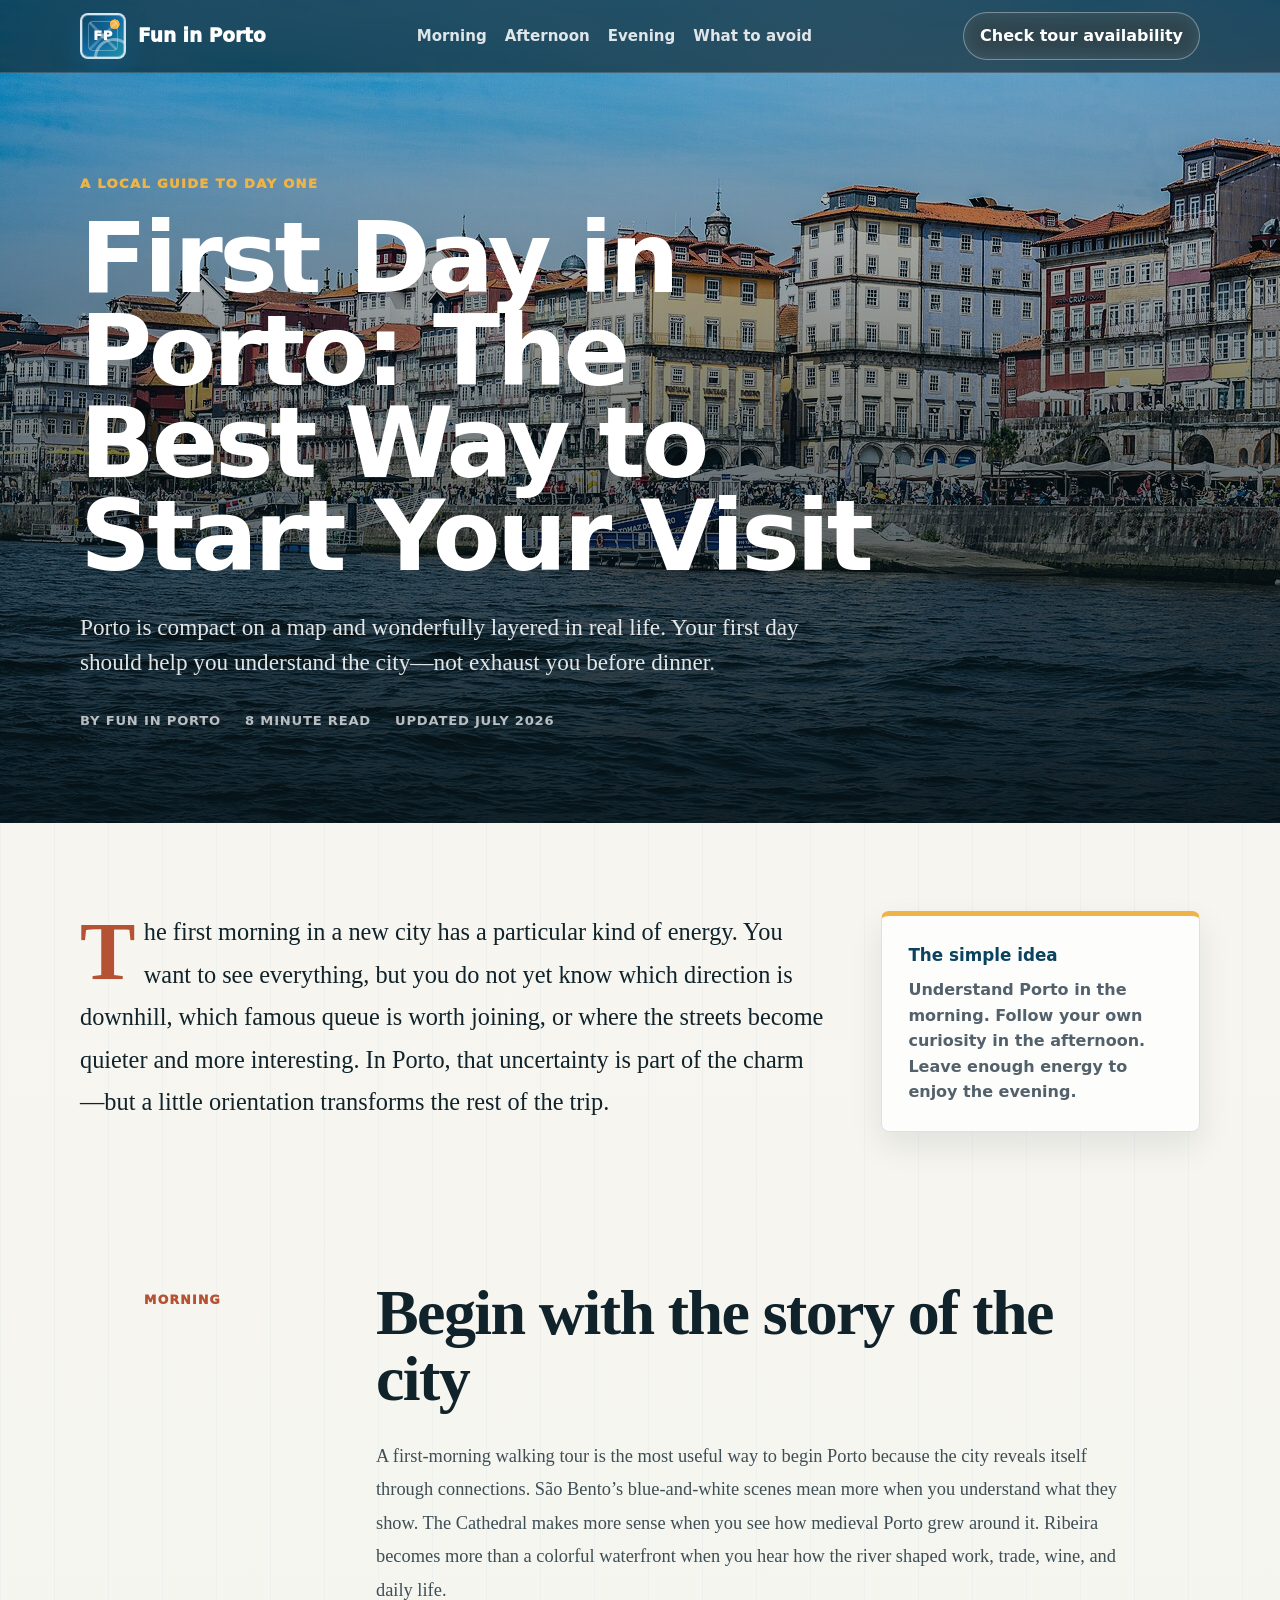
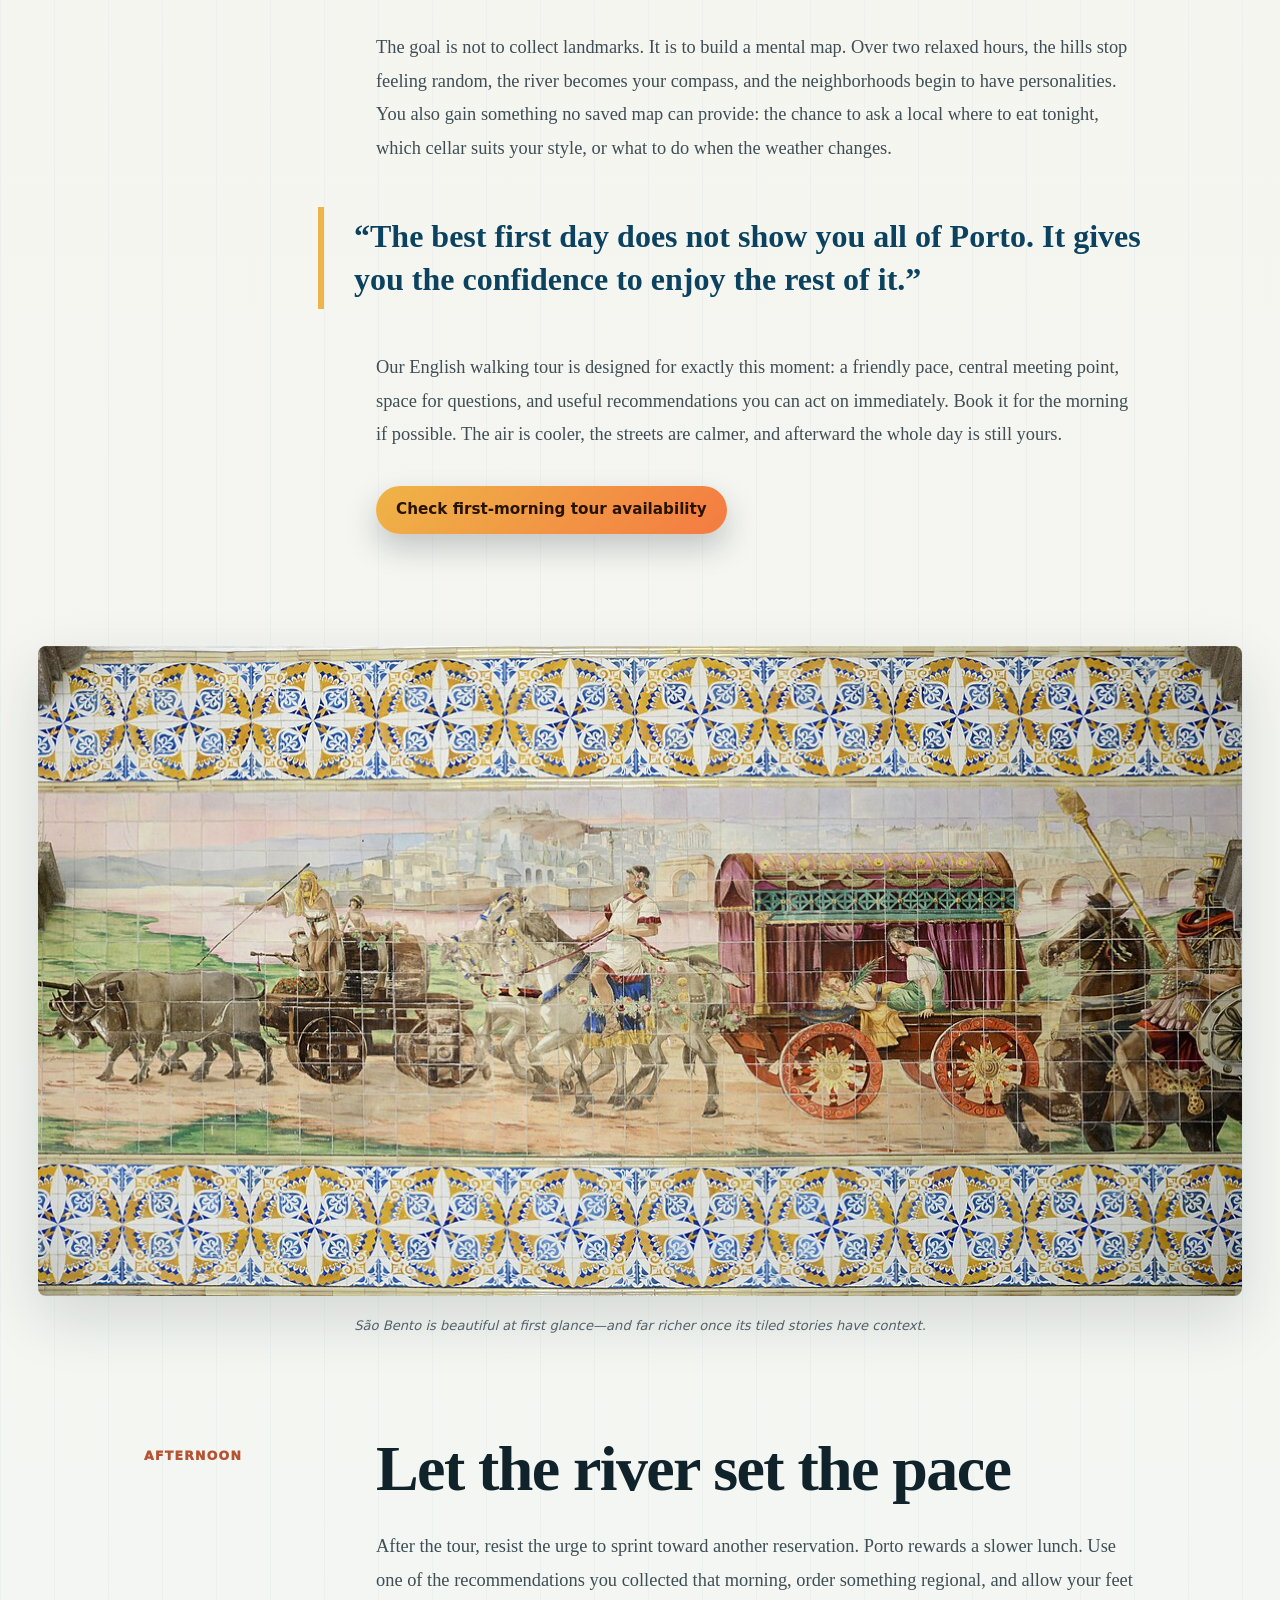
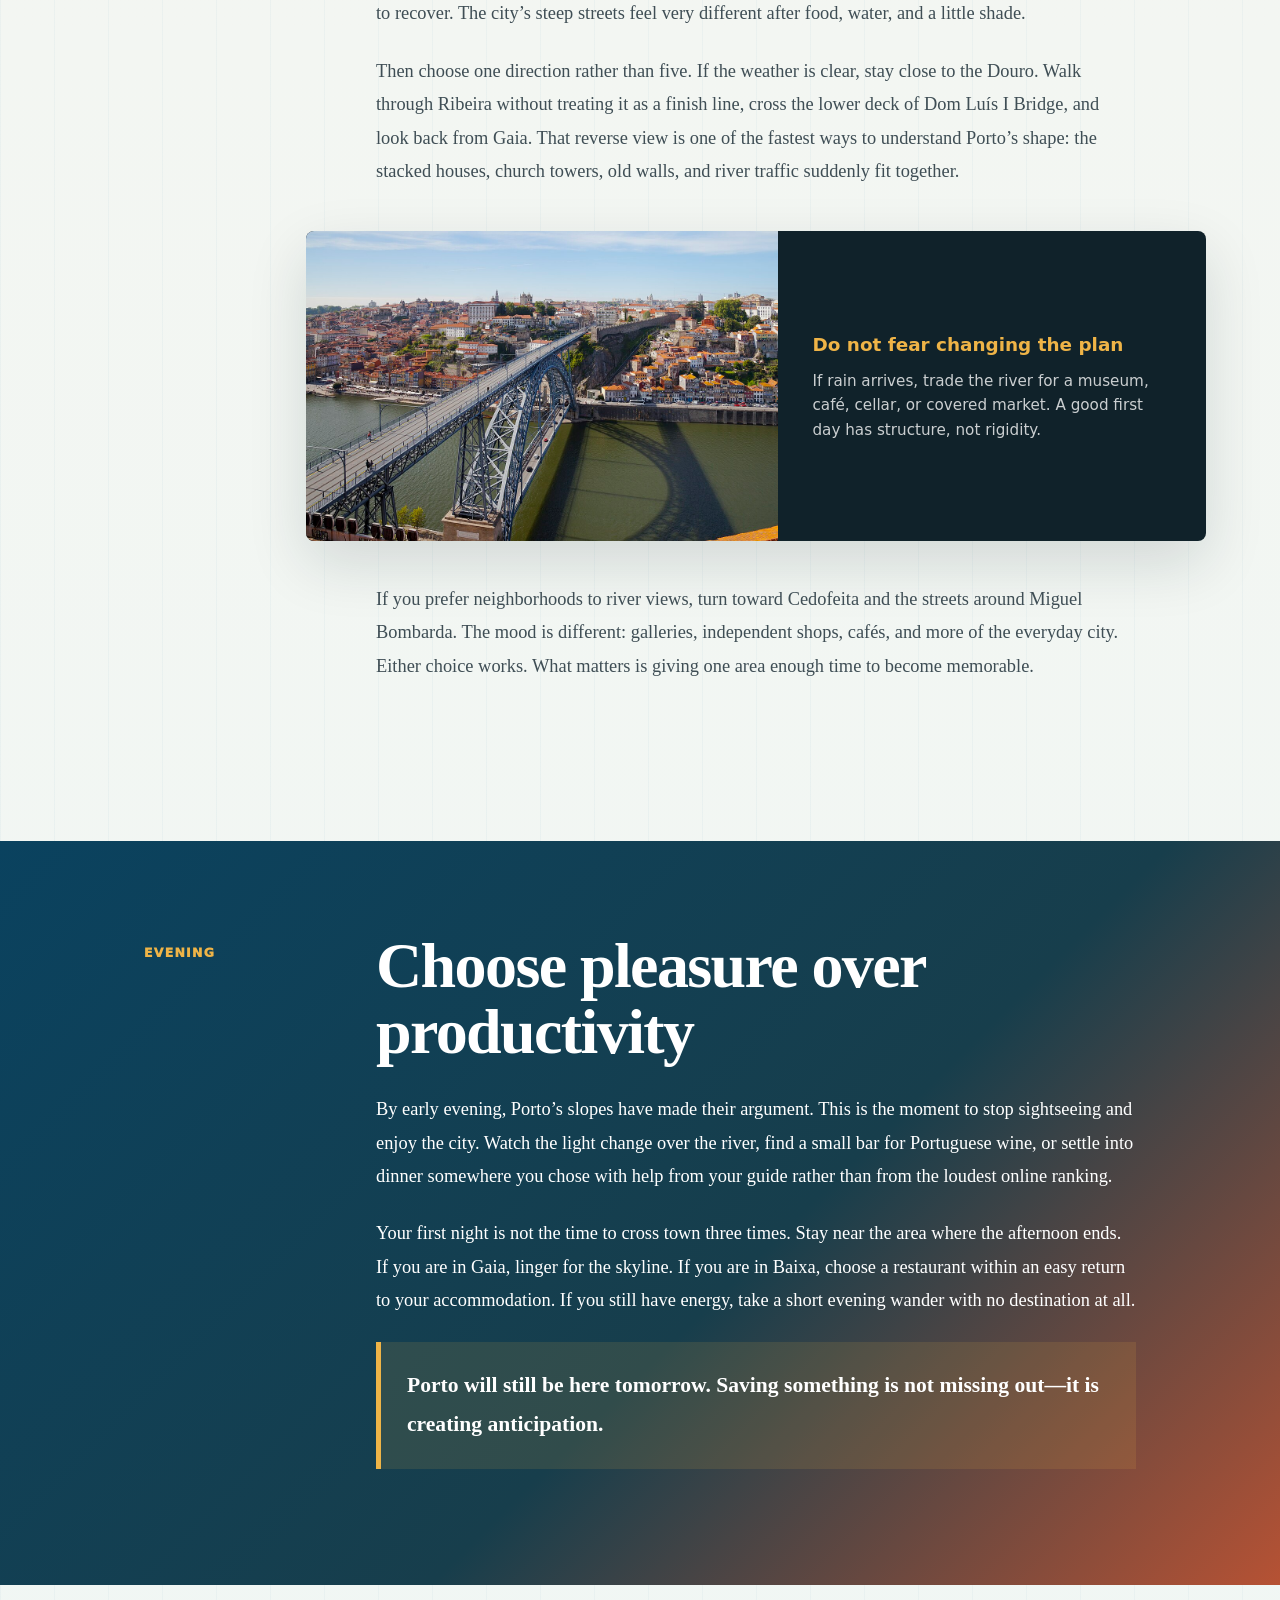
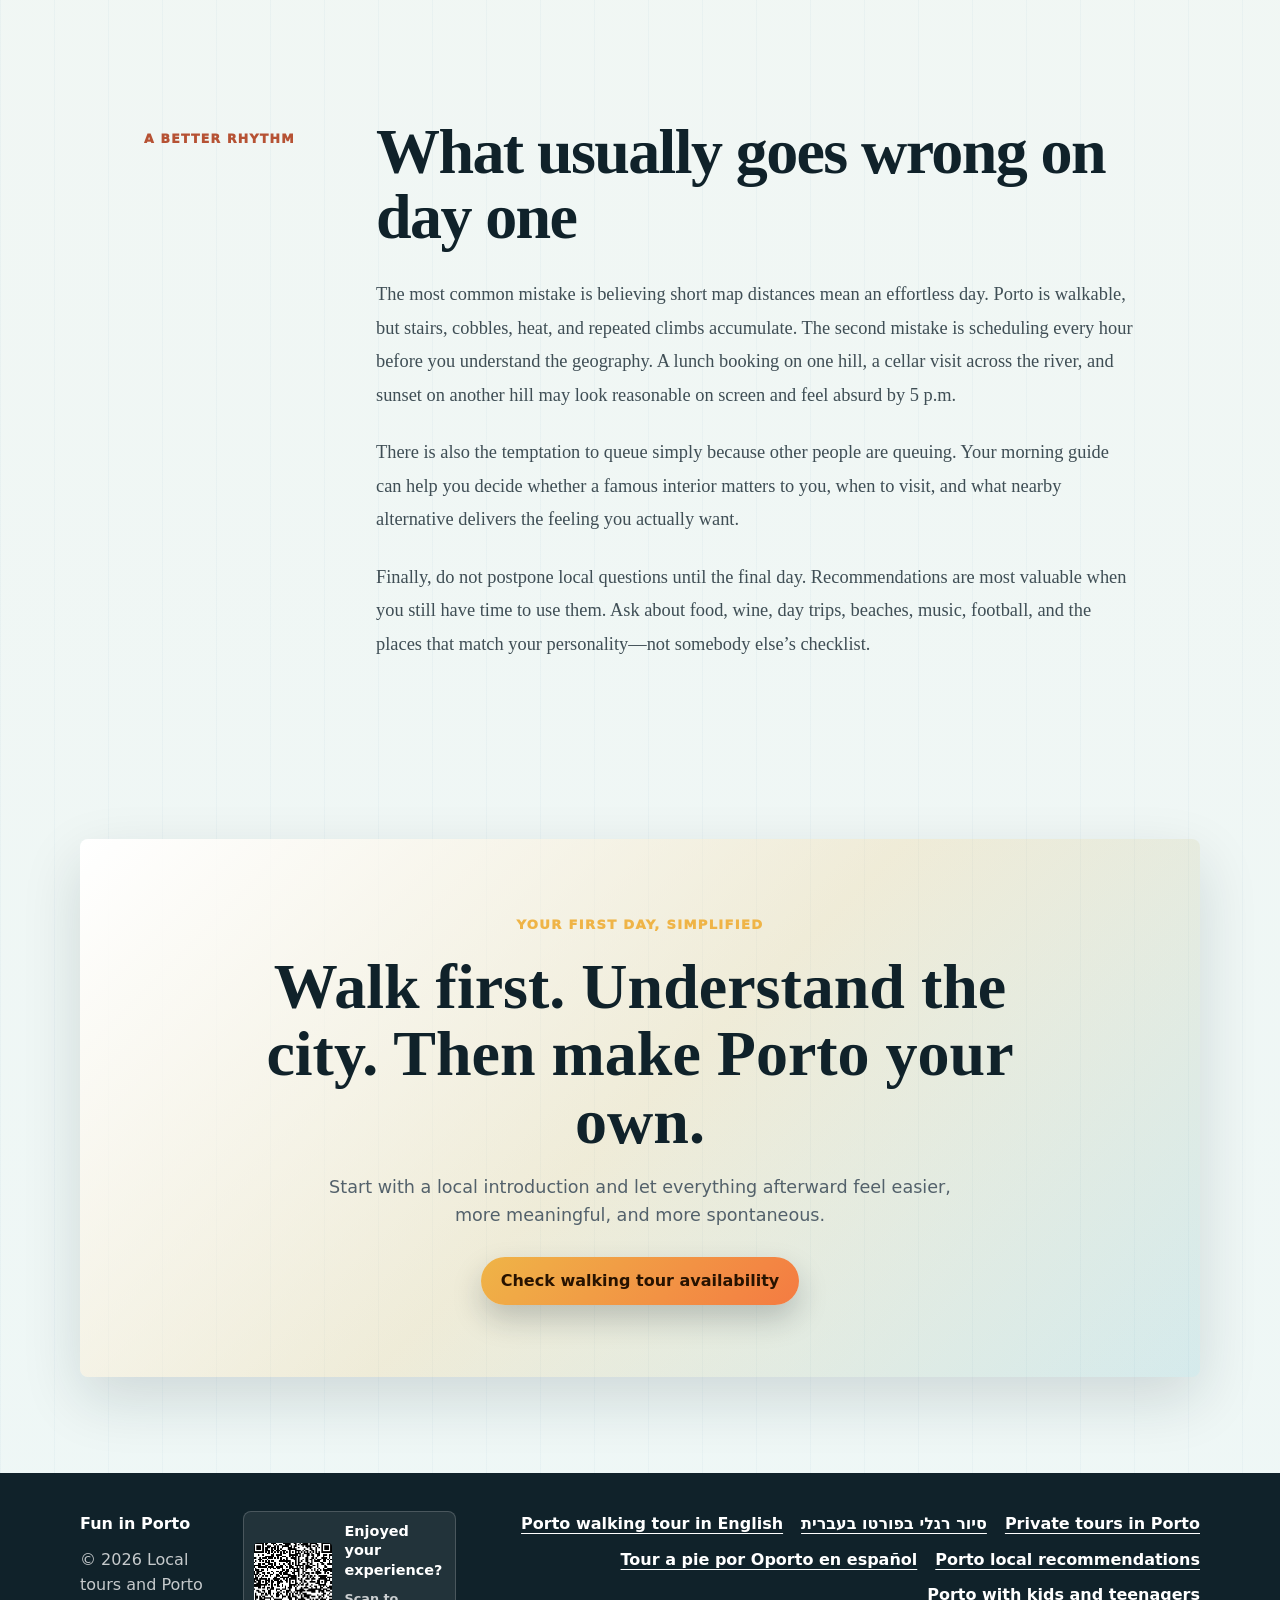
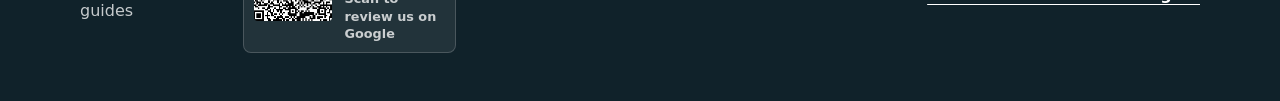
==== commit 55bb8413: "updating the content" ====
--- a/first-day-in-porto/index.html
+++ b/first-day-in-porto/index.html
@@ -330,11 +330,9 @@
           ><a href="../porto-walking-tour-hebrew/" lang="he" dir="rtl"
             >סיור רגלי בפורטו בעברית</a
           ><a href="../private-tours-porto/">Private tours in Porto</a
-          ><a href="../porto-local-recommendation/"
-            >Porto local recommendations</a
           ><a href="../walking-tour-spanish/" lang="es"
             >Tour a pie por Oporto en español</a
-          ><a href="../porto-top-attractions/">Top attractions in Porto</a
+          ><a href="../porto-top-attractions/">Porto local recommendations</a
           ><a href="../porto-with-kids-and-teenagers/"
             >Porto with kids and teenagers</a
           >
--- a/landing-pages.css
+++ b/landing-pages.css
@@ -471,6 +471,100 @@
 .private-tour-gallery {
   grid-template-columns: repeat(2, 1fr);
 }
+.private-tour-basics {
+  display: inline-flex;
+  flex-wrap: wrap;
+  gap: 6px;
+  margin: 4px 0 0;
+  padding: 10px 14px;
+  border: 1px solid rgba(255, 255, 255, 0.24);
+  border-radius: 999px;
+  background: rgba(255, 255, 255, 0.12);
+  color: rgba(255, 255, 255, 0.92);
+  font-size: 0.9rem;
+  font-weight: 900;
+  line-height: 1.3;
+  backdrop-filter: blur(10px);
+}
+
+/* Specific local recommendations */
+.recommendation-guide {
+  background: linear-gradient(180deg, rgba(255,255,255,.72), rgba(233,244,244,.72));
+}
+.recommendation-heading {
+  display: grid;
+  grid-template-columns: minmax(0, 1fr) 250px;
+  gap: 52px;
+  align-items: end;
+}
+.budget-key {
+  display: grid;
+  gap: 7px;
+  padding: 20px;
+  border: 1px solid var(--line);
+  border-radius: var(--radius);
+  background: rgba(255,255,255,.88);
+  box-shadow: 0 12px 28px rgba(16,34,42,.08);
+  color: var(--muted);
+  font-size: .86rem;
+}
+.budget-key strong { color: var(--ink); font-size: 1rem; }
+.budget-key b { display: inline-block; min-width: 42px; color: var(--terracotta); }
+.recommendation-group { margin-top: 78px; }
+.recommendation-group > header {
+  max-width: 800px;
+  margin-bottom: 20px;
+  padding-bottom: 20px;
+  border-bottom: 1px solid var(--line);
+}
+.recommendation-group > header span {
+  color: var(--terracotta);
+  font-size: .76rem;
+  font-weight: 950;
+  letter-spacing: .1em;
+  text-transform: uppercase;
+}
+.recommendation-group > header h3 {
+  margin: 7px 0 0;
+  font-family: Georgia, "Times New Roman", serif;
+  font-size: clamp(2rem, 4vw, 3.4rem);
+  line-height: 1.05;
+}
+.recommendation-entry {
+  display: grid;
+  grid-template-columns: 62px minmax(0, 1fr) 300px;
+  gap: 26px;
+  align-items: start;
+  padding: 30px 0;
+  border-bottom: 1px solid var(--line);
+}
+.recommendation-index {
+  display: grid;
+  place-items: center;
+  width: 48px;
+  height: 48px;
+  border-radius: 50%;
+  background: var(--ink);
+  color: var(--gold);
+  font-weight: 950;
+}
+.recommendation-copy h4 {
+  margin: 0 0 10px;
+  color: var(--ink);
+  font-family: Georgia, "Times New Roman", serif;
+  font-size: 1.65rem;
+  line-height: 1.15;
+}
+.recommendation-copy h4 a { text-decoration: underline; text-decoration-color: rgba(18,110,166,.32); text-underline-offset: 5px; }
+.recommendation-copy h4 small { display: inline-block; margin-left: 8px; color: var(--terracotta); font-family: Inter,ui-sans-serif,system-ui,sans-serif; font-size: .7rem; font-weight: 950; letter-spacing: .06em; text-transform: uppercase; }
+.recommendation-copy p { margin: 0; color: var(--muted); font-size: 1rem; font-weight: 650; line-height: 1.7; }
+.recommendation-facts { display: grid; gap: 11px; margin: 0; padding: 17px; border-left: 4px solid var(--gold); background: rgba(255,255,255,.72); }
+.recommendation-facts div { display: grid; grid-template-columns: 108px minmax(0, 1fr); gap: 10px; }
+.recommendation-facts dt { min-width: 0; color: var(--ink); font-size: .7rem; font-weight: 950; text-transform: uppercase; }
+.recommendation-facts dd { min-width: 0; margin: 0; color: var(--muted); font-size: .85rem; font-weight: 750; line-height: 1.35; overflow-wrap: anywhere; }
+.recommendation-owned { margin-top: 20px; padding: 30px 26px; border: 1px solid rgba(239,180,71,.42); border-radius: var(--radius); background: linear-gradient(135deg,#fff,rgba(239,180,71,.15)); box-shadow: var(--shadow); }
+.recommendation-owned .recommendation-index { background: linear-gradient(135deg,var(--gold),#f47b42); color: #281300; }
+.owned-disclosure { display: inline-block; margin-bottom: 9px; color: var(--terracotta); font-size: .7rem; font-weight: 950; letter-spacing: .08em; text-transform: uppercase; }
 
 /* Editorial guides */
 .article-page {
@@ -781,6 +875,16 @@
 .landing-page.modal-open .availability-float {
   display: none;
 }
+@media (max-width: 1000px) and (min-width: 761px) {
+  .recommendation-entry {
+    grid-template-columns: 54px minmax(0, 1fr) 235px;
+    gap: 20px;
+  }
+  .recommendation-facts div {
+    grid-template-columns: 1fr;
+    gap: 2px;
+  }
+}
 @media (max-width: 760px) {
   .landing-page .nav-inner {
     padding: 10px 0;
@@ -922,4 +1026,35 @@
     margin-top: 46px;
     padding: 48px 22px;
   }
-}
+  .recommendation-heading {
+    grid-template-columns: 1fr;
+    gap: 24px;
+  }
+  .recommendation-group {
+    margin-top: 58px;
+  }
+  .recommendation-entry {
+    grid-template-columns: 48px minmax(0, 1fr);
+    gap: 18px;
+    padding: 26px 0;
+  }
+  .recommendation-index {
+    width: 42px;
+    height: 42px;
+    font-size: .86rem;
+  }
+  .recommendation-copy h4 {
+    font-size: 1.45rem;
+  }
+  .recommendation-copy h4 small {
+    display: block;
+    margin: 7px 0 0;
+  }
+  .recommendation-facts {
+    grid-column: 1 / -1;
+    margin-left: 60px;
+  }
+  .recommendation-owned {
+    padding: 24px 18px;
+  }
+}
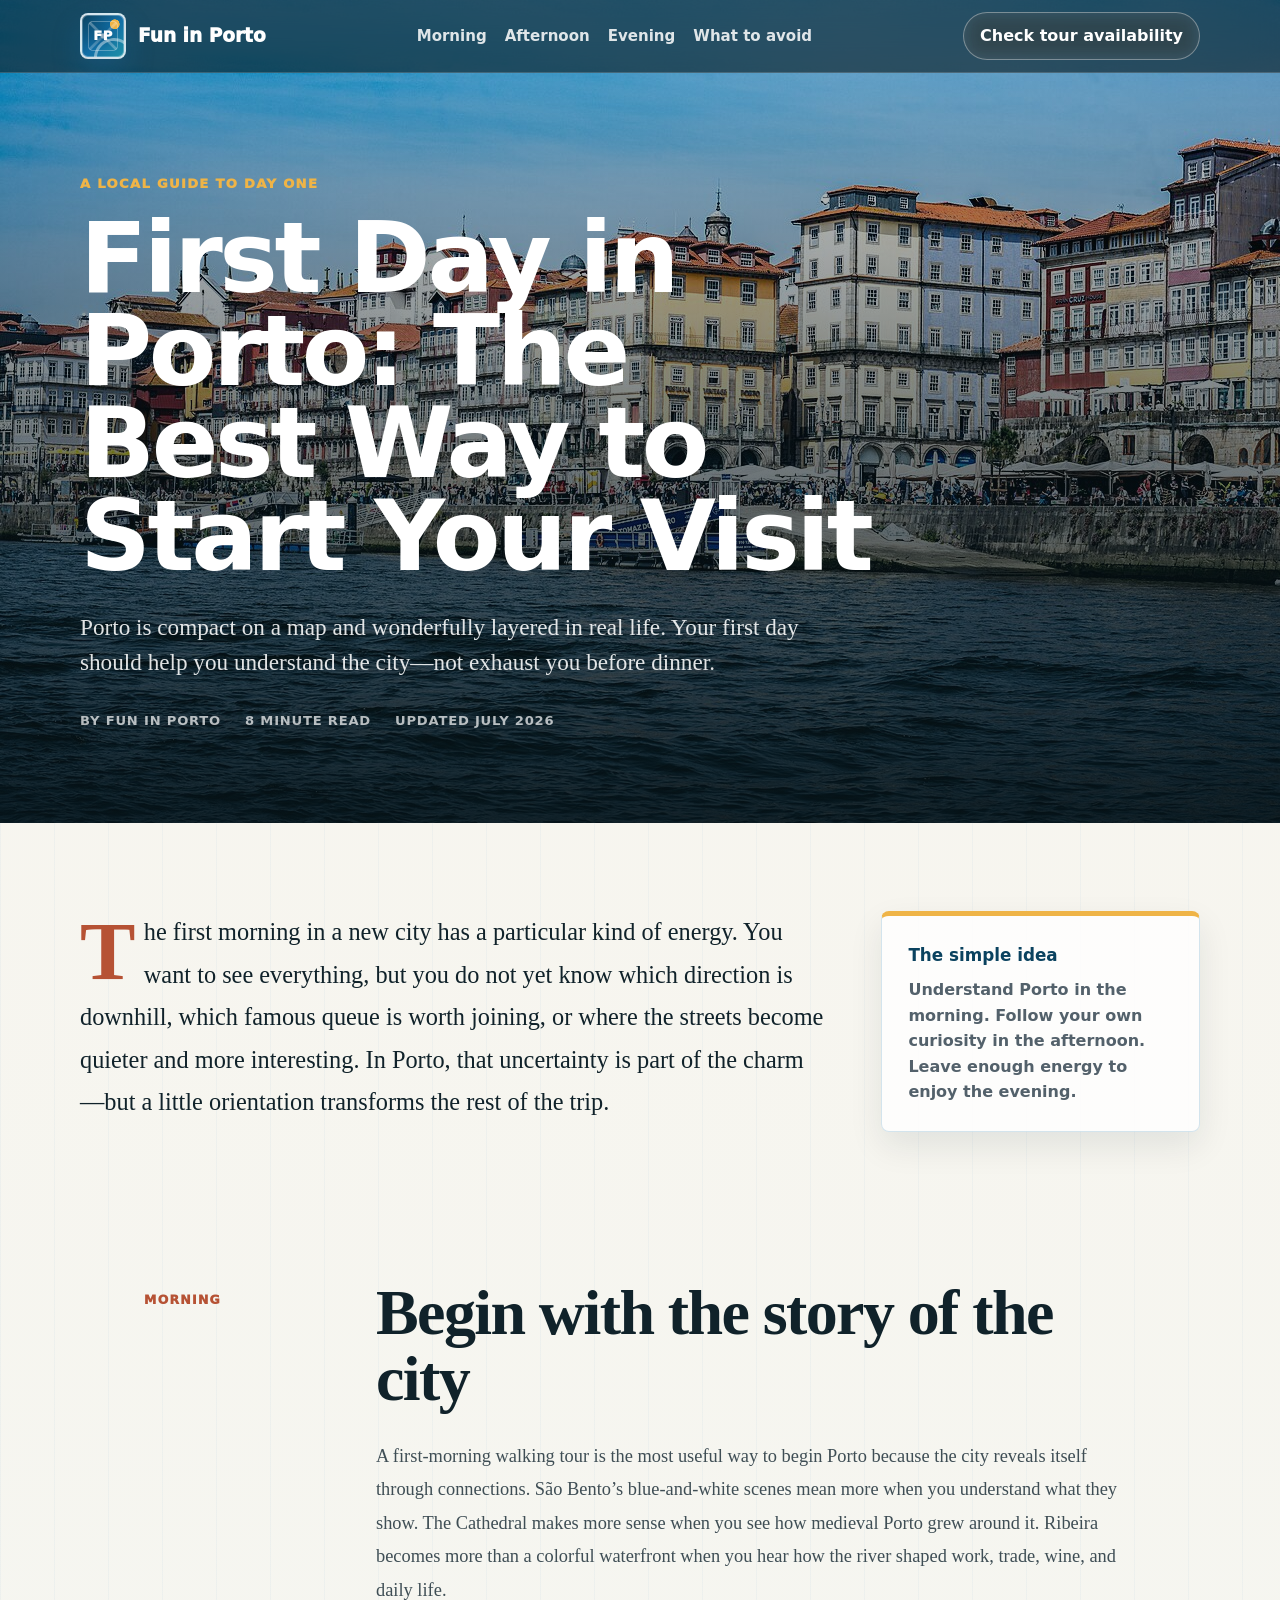
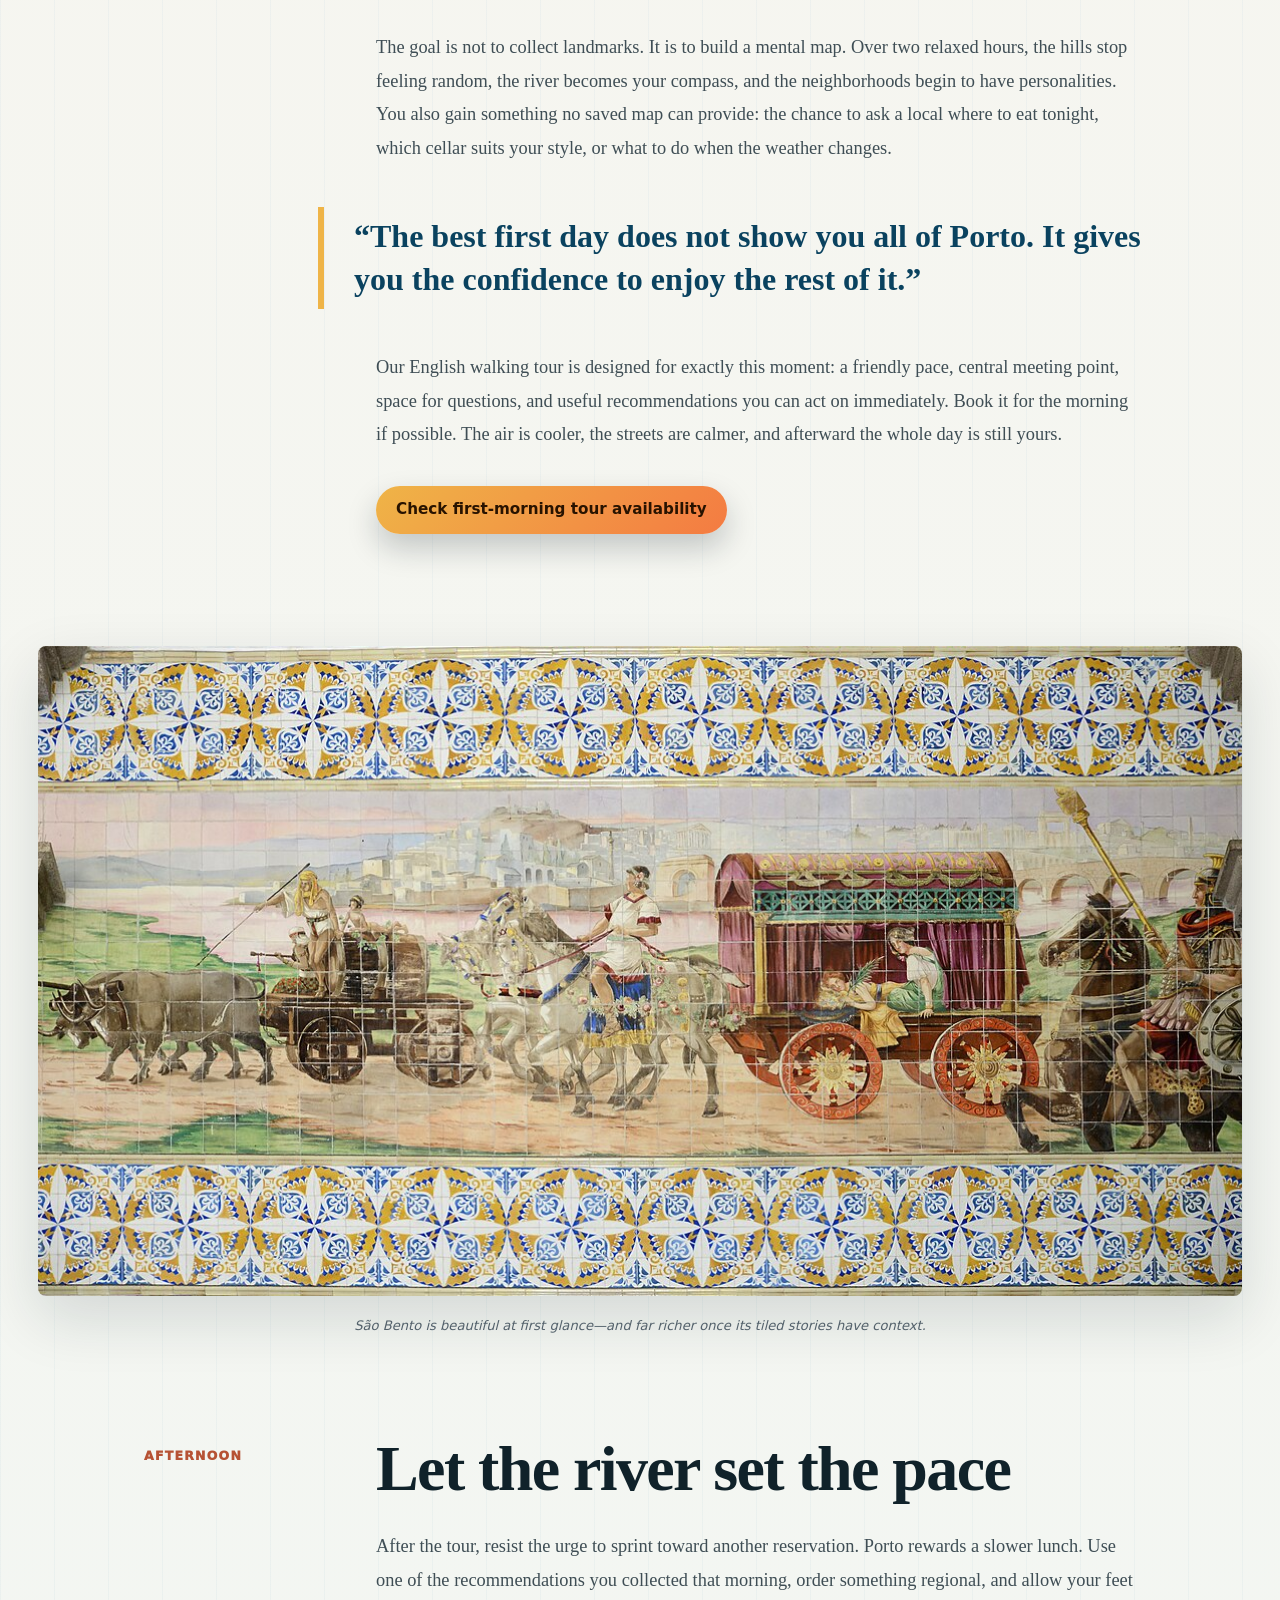
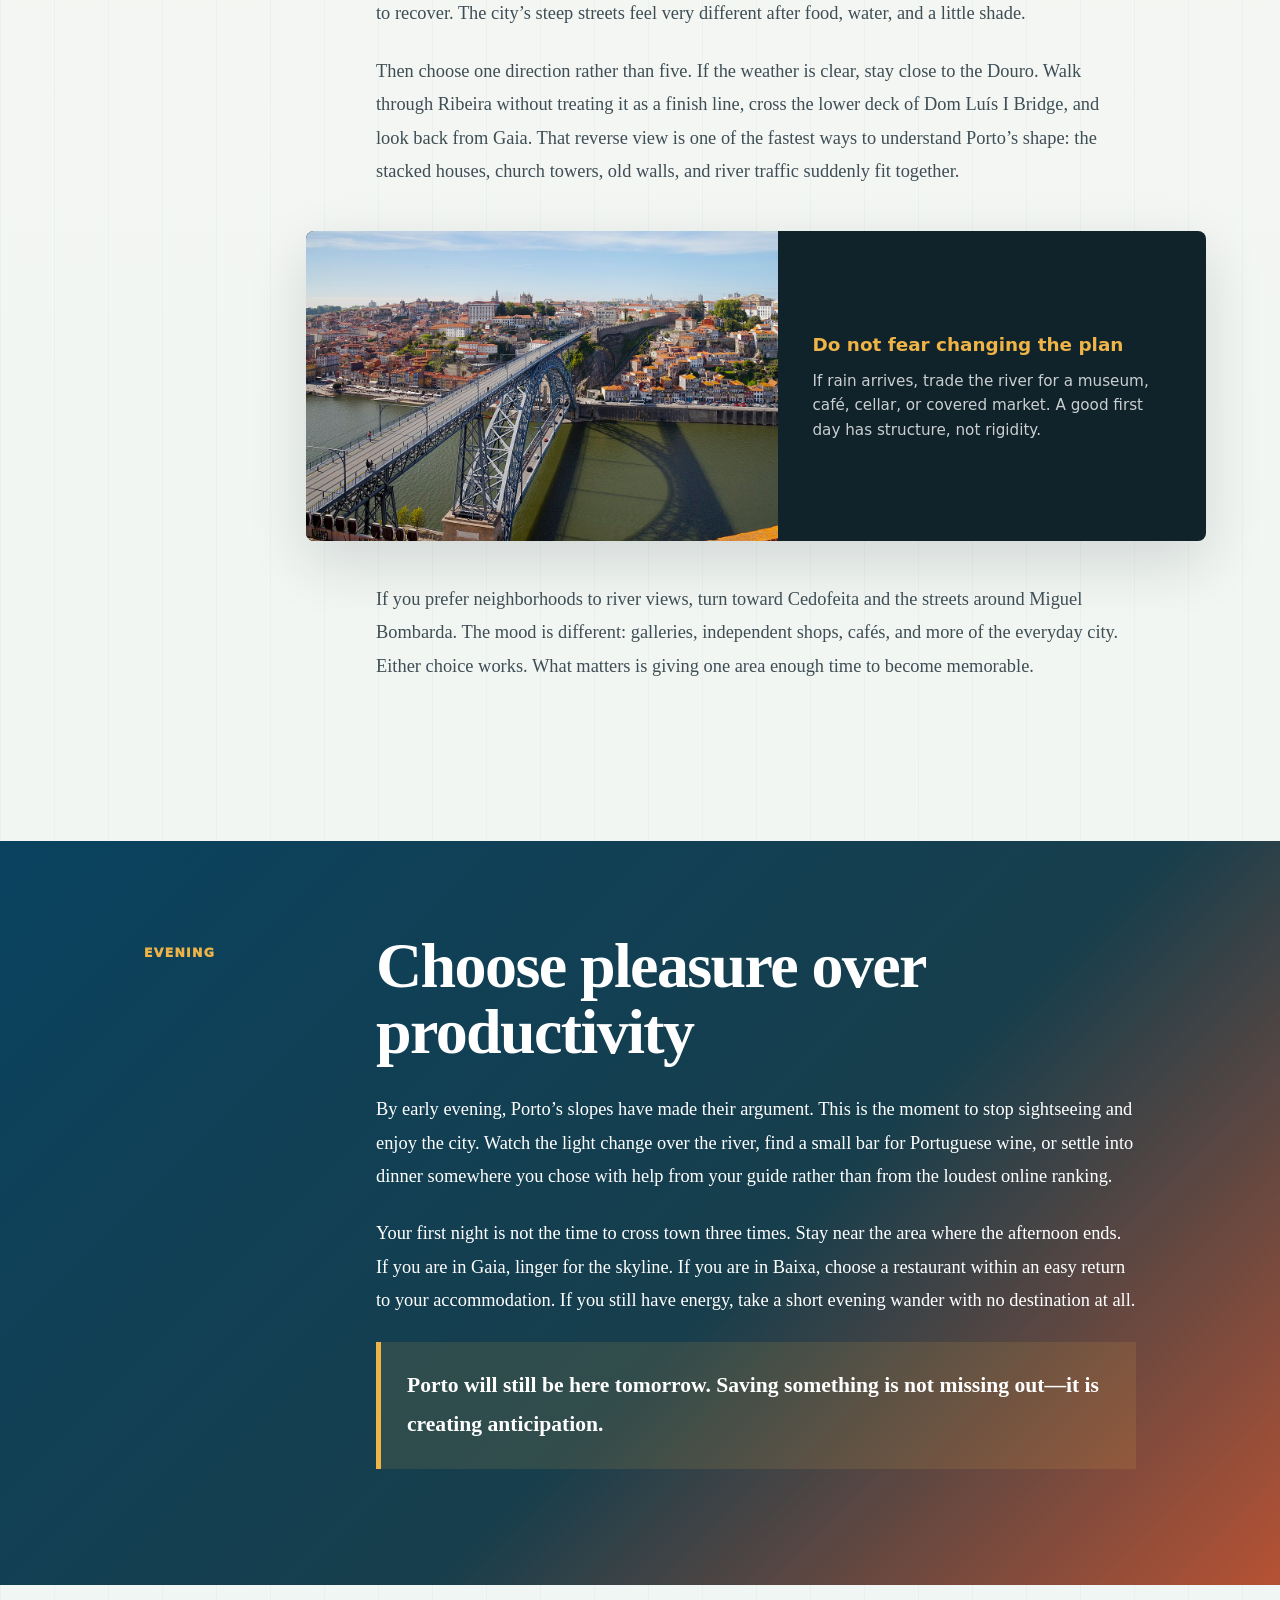
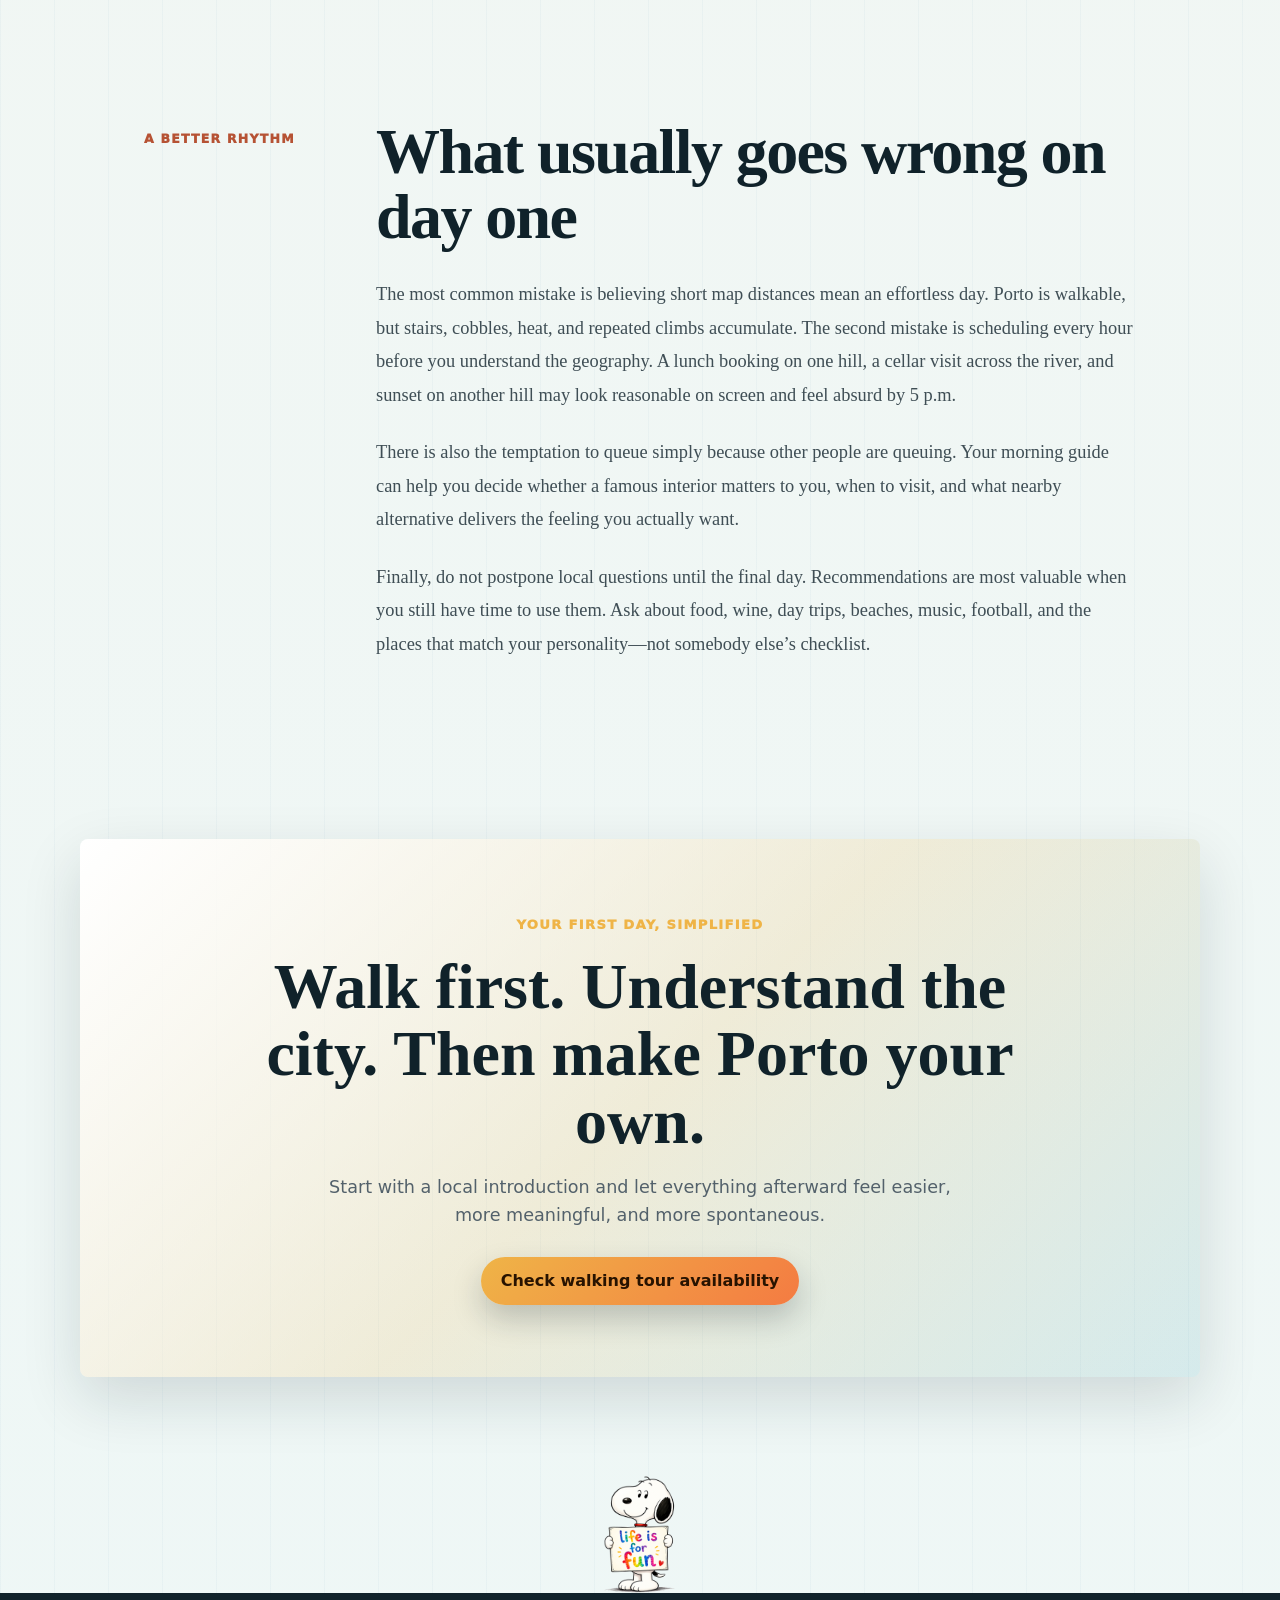
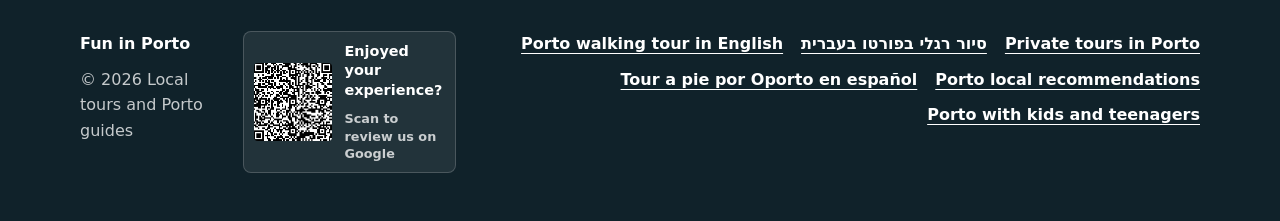
==== commit c9074ce4: "Adding snoopy!" ====
--- a/first-day-in-porto/index.html
+++ b/first-day-in-porto/index.html
@@ -293,6 +293,15 @@
         </section>
       </article>
     </main>
+
+    <div class="footer-signature-wrap">
+      <img
+        class="footer-signature"
+        src="../assets/anat-signature-snoopy.png"
+        alt="Life is for fun"
+        loading="lazy"
+      />
+    </div>
 
     <button
       class="availability-float"
--- a/landing-pages.css
+++ b/landing-pages.css
@@ -510,6 +510,49 @@
 }
 .budget-key strong { color: var(--ink); font-size: 1rem; }
 .budget-key b { display: inline-block; min-width: 42px; color: var(--terracotta); }
+.recommendation-standard {
+  max-width: 900px;
+  margin-top: 34px;
+  padding: 20px 24px;
+  border-left: 4px solid var(--terracotta);
+  border-radius: 0 var(--radius) var(--radius) 0;
+  background: rgba(255, 255, 255, .72);
+  color: var(--muted);
+}
+.recommendation-standard strong { color: var(--ink); }
+.recommendation-standard p { margin: 5px 0 0; line-height: 1.65; }
+.recommendation-standard time { font-weight: 850; }
+.quick-match {
+  margin-top: 34px;
+  padding: 28px;
+  border-radius: var(--radius);
+  background: var(--ink);
+  box-shadow: var(--shadow);
+  color: #fff;
+}
+.quick-match > header span {
+  color: var(--gold);
+  font-size: .72rem;
+  font-weight: 950;
+  letter-spacing: .1em;
+  text-transform: uppercase;
+}
+.quick-match > header h3 { margin: 6px 0 20px; font-size: 1.7rem; }
+.quick-match-grid { display: grid; grid-template-columns: repeat(4, 1fr); gap: 10px; }
+.quick-match-grid a {
+  display: grid;
+  gap: 4px;
+  padding: 15px;
+  border: 1px solid rgba(255, 255, 255, .16);
+  border-radius: 12px;
+  background: rgba(255, 255, 255, .07);
+  color: #fff;
+  text-decoration: none;
+  transition: transform .18s ease, background .18s ease;
+}
+.quick-match-grid a:hover { transform: translateY(-2px); background: rgba(255, 255, 255, .13); }
+.quick-match-grid span { color: rgba(255, 255, 255, .72); font-size: .76rem; }
+.quick-match-grid strong { color: var(--gold); font-size: .94rem; }
 .recommendation-group { margin-top: 78px; }
 .recommendation-group > header {
   max-width: 800px;
@@ -558,12 +601,18 @@
 .recommendation-copy h4 a { text-decoration: underline; text-decoration-color: rgba(18,110,166,.32); text-underline-offset: 5px; }
 .recommendation-copy h4 small { display: inline-block; margin-left: 8px; color: var(--terracotta); font-family: Inter,ui-sans-serif,system-ui,sans-serif; font-size: .7rem; font-weight: 950; letter-spacing: .06em; text-transform: uppercase; }
 .recommendation-copy p { margin: 0; color: var(--muted); font-size: 1rem; font-weight: 650; line-height: 1.7; }
+.recommendation-tip { margin-top: 12px !important; padding: 11px 14px; border-radius: 10px; background: rgba(239, 180, 71, .14); font-size: .88rem !important; }
+.recommendation-entry[id] { scroll-margin-top: 110px; }
 .recommendation-facts { display: grid; gap: 11px; margin: 0; padding: 17px; border-left: 4px solid var(--gold); background: rgba(255,255,255,.72); }
 .recommendation-facts div { display: grid; grid-template-columns: 108px minmax(0, 1fr); gap: 10px; }
 .recommendation-facts dt { min-width: 0; color: var(--ink); font-size: .7rem; font-weight: 950; text-transform: uppercase; }
 .recommendation-facts dd { min-width: 0; margin: 0; color: var(--muted); font-size: .85rem; font-weight: 750; line-height: 1.35; overflow-wrap: anywhere; }
+.recommendation-facts a { color: var(--blue); text-underline-offset: 3px; }
 .recommendation-owned { margin-top: 20px; padding: 30px 26px; border: 1px solid rgba(239,180,71,.42); border-radius: var(--radius); background: linear-gradient(135deg,#fff,rgba(239,180,71,.15)); box-shadow: var(--shadow); }
 .recommendation-owned .recommendation-index { background: linear-gradient(135deg,var(--gold),#f47b42); color: #281300; }
+.recommendation-owned-image { display: none; grid-column: 2 / -1; margin: 4px 0 0; }
+.recommendation-owned-image img { display: block; width: 100%; height: auto; max-height: 620px; border-radius: 16px; object-fit: contain; background: #edf3f2; }
+.recommendation-owned-image figcaption { margin-top: 9px; color: var(--muted); font-size: .78rem; font-weight: 700; }
 .owned-disclosure { display: inline-block; margin-bottom: 9px; color: var(--terracotta); font-size: .7rem; font-weight: 950; letter-spacing: .08em; text-transform: uppercase; }
 
 /* Editorial guides */
@@ -876,6 +925,7 @@
   display: none;
 }
 @media (max-width: 1000px) and (min-width: 761px) {
+  .quick-match-grid { grid-template-columns: repeat(2, 1fr); }
   .recommendation-entry {
     grid-template-columns: 54px minmax(0, 1fr) 235px;
     gap: 20px;
@@ -886,6 +936,10 @@
   }
 }
 @media (max-width: 760px) {
+  .recommendation-standard { padding: 17px 18px; }
+  .quick-match { padding: 22px 18px; }
+  .quick-match-grid { grid-template-columns: 1fr; }
+  .quick-match-grid a { padding: 13px; }
   .landing-page .nav-inner {
     padding: 10px 0;
   }
@@ -1057,4 +1111,5 @@
   .recommendation-owned {
     padding: 24px 18px;
   }
-}
+  .recommendation-owned-image { display: block; grid-column: 1 / -1; margin-top: 0; }
+}
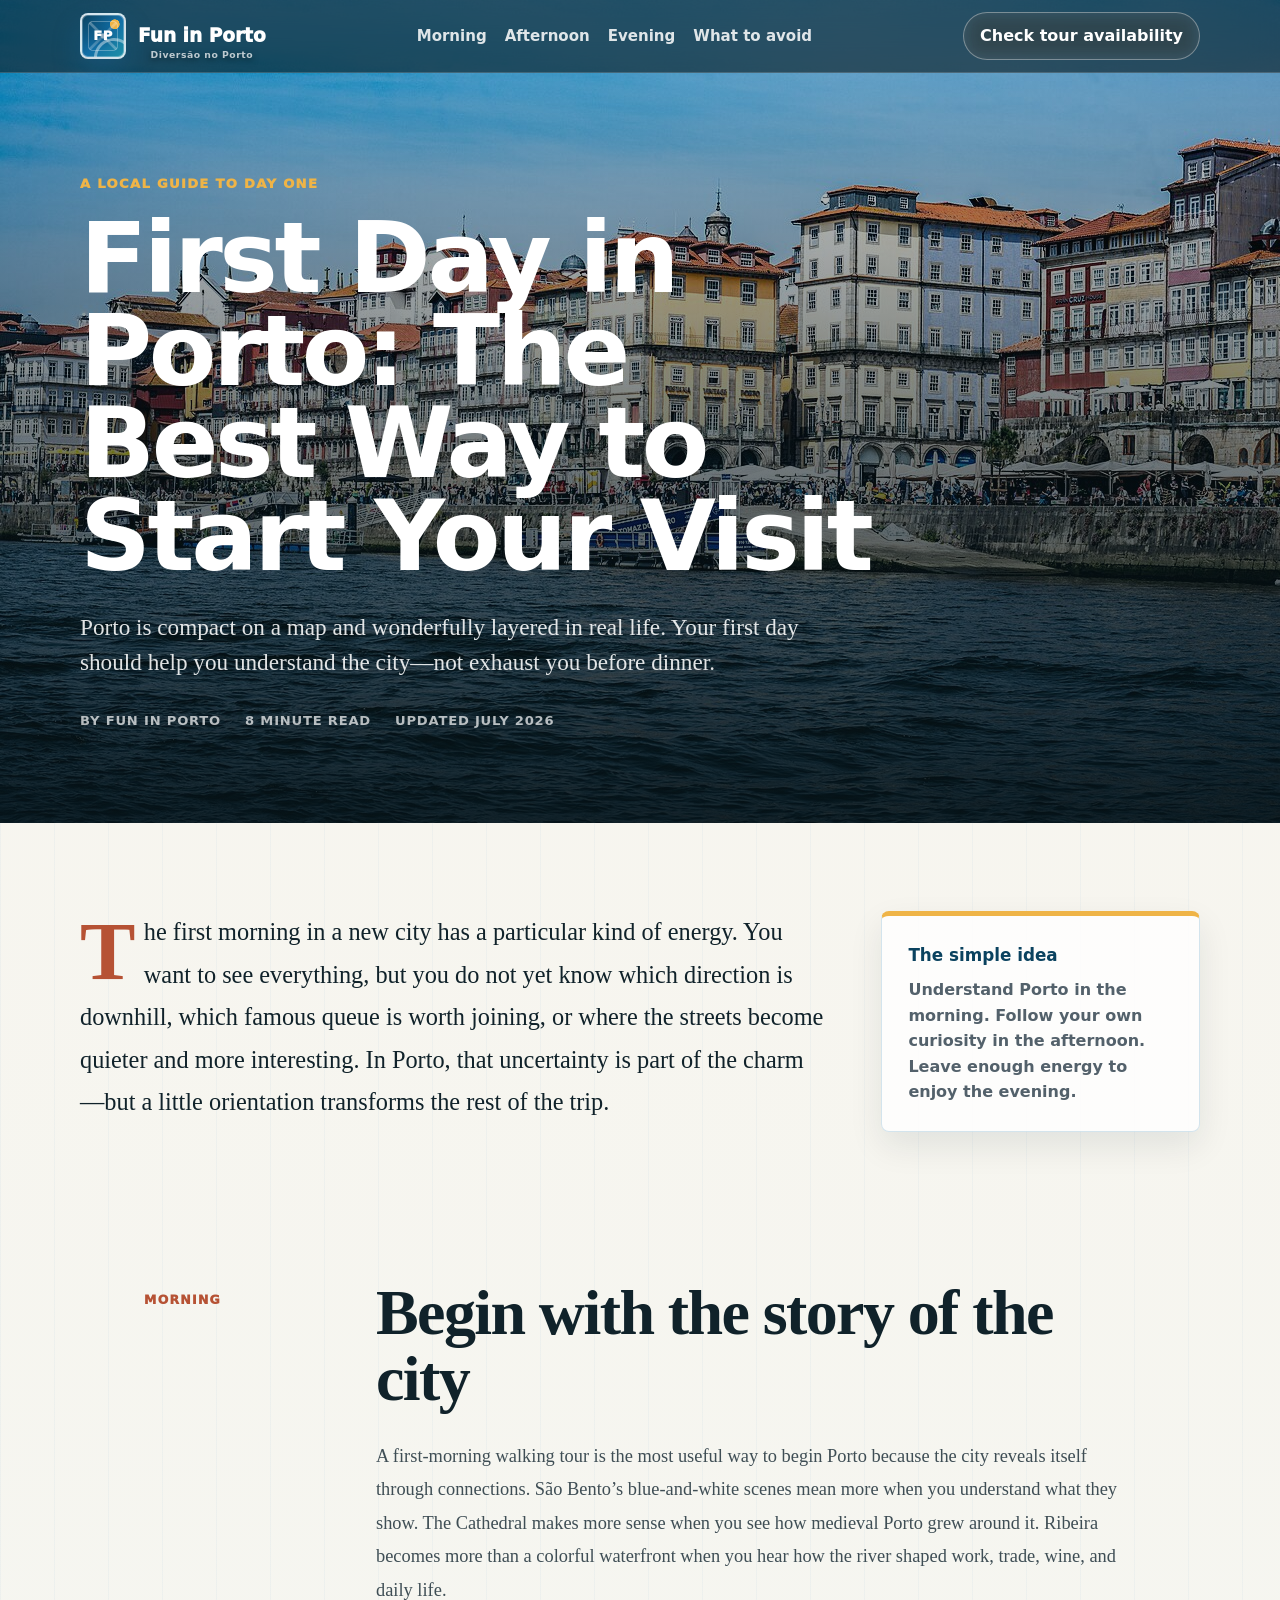
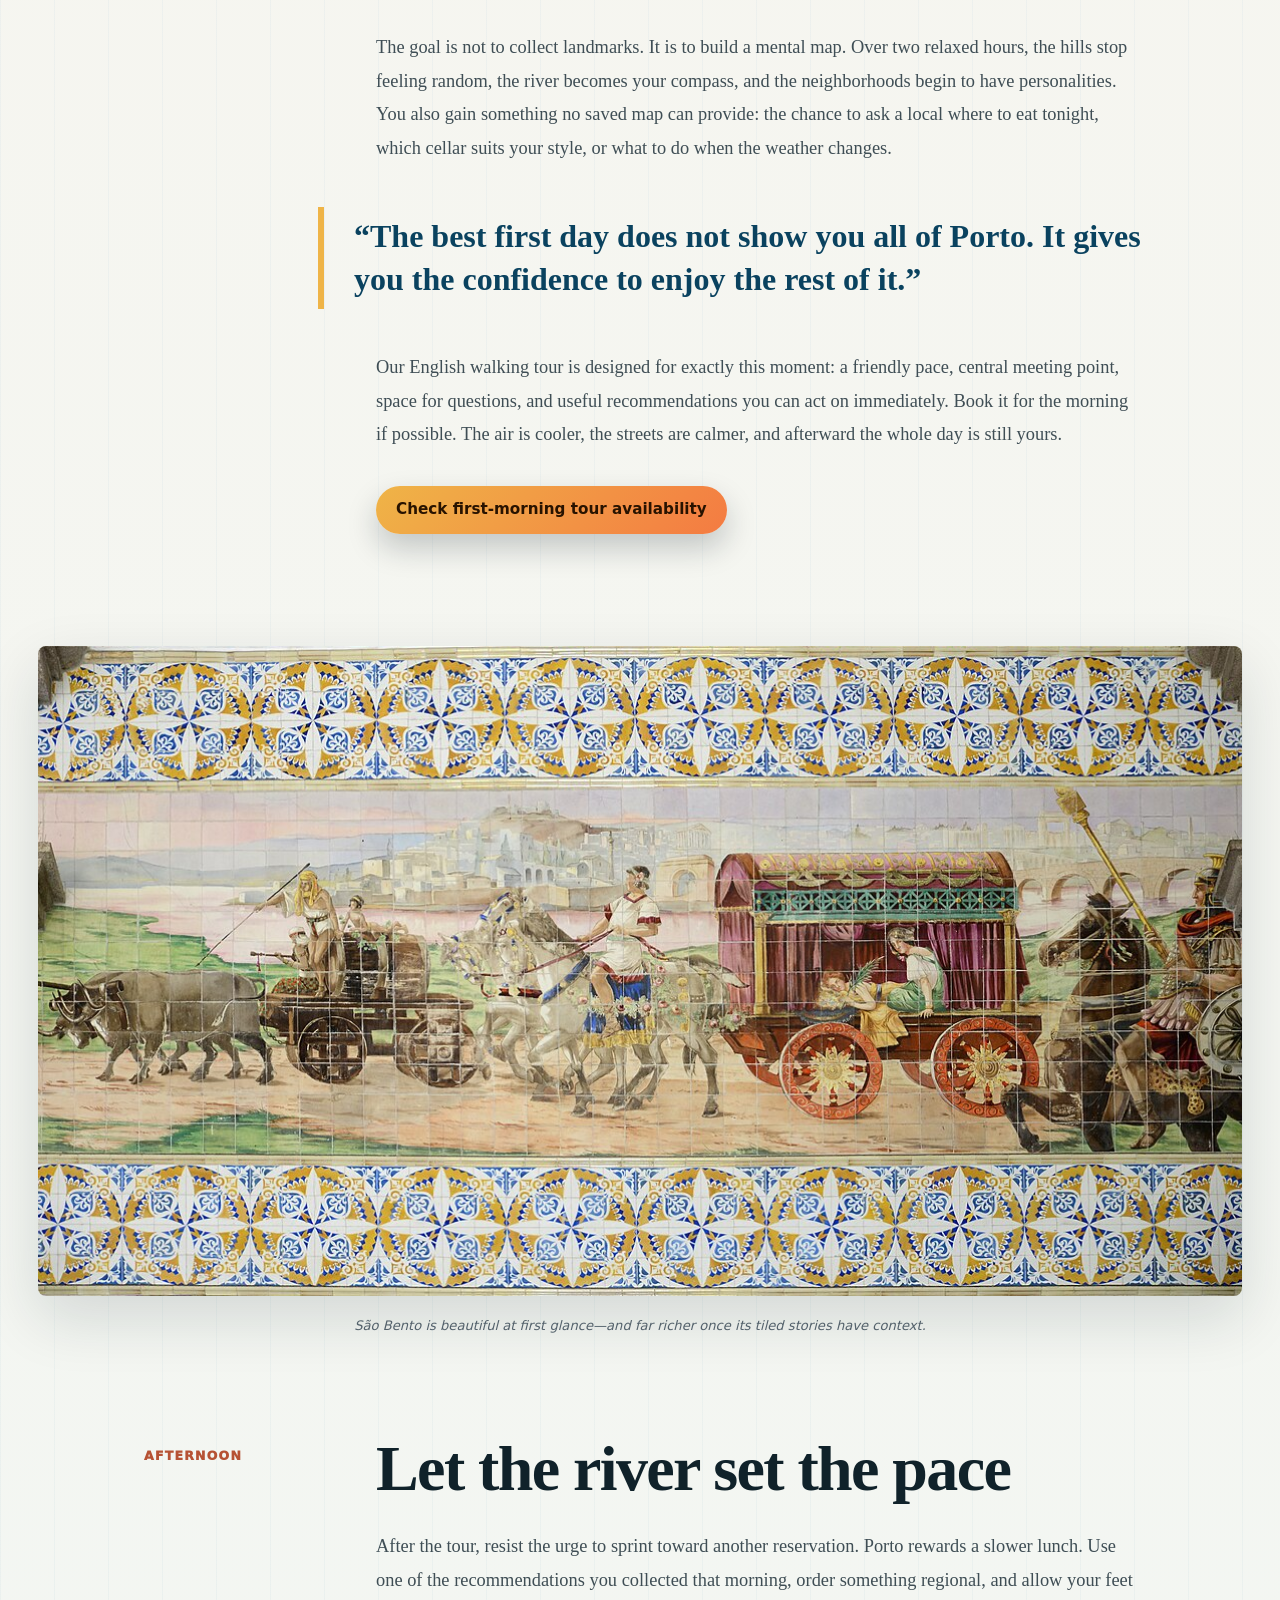
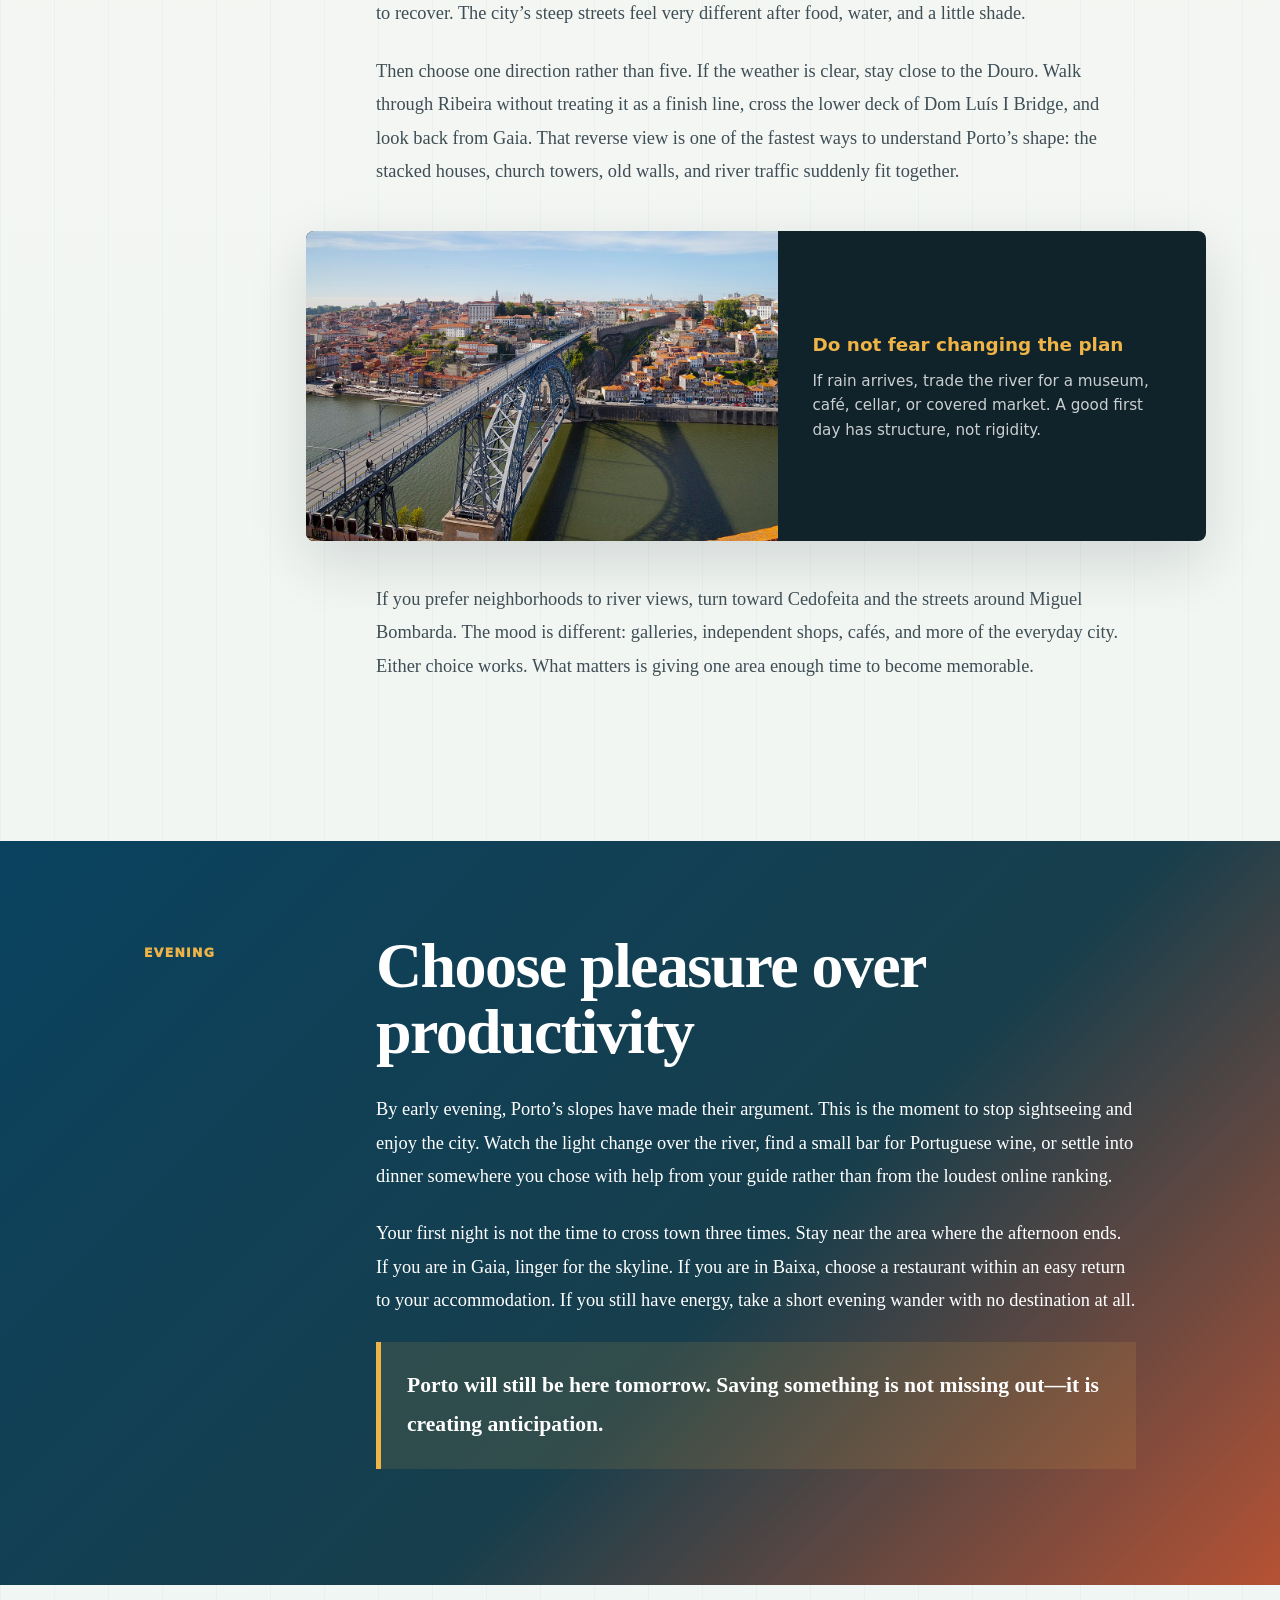
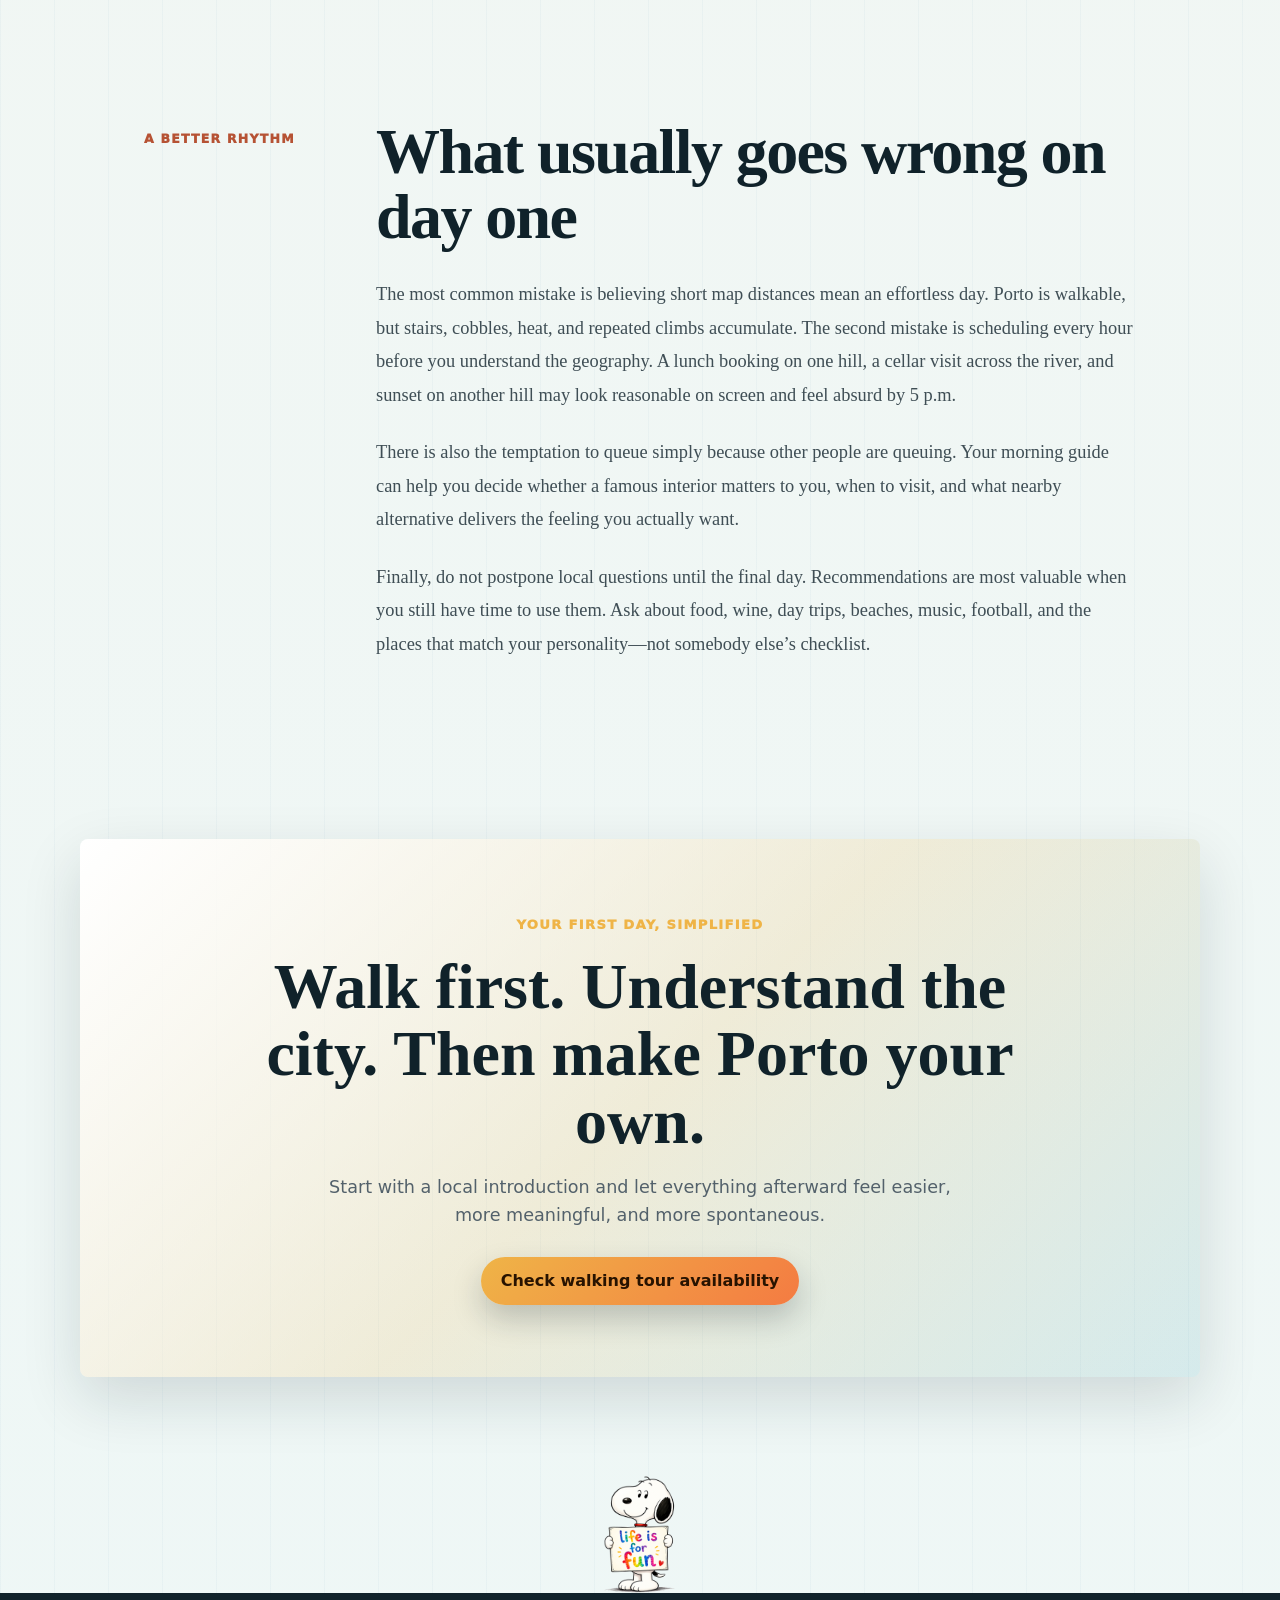
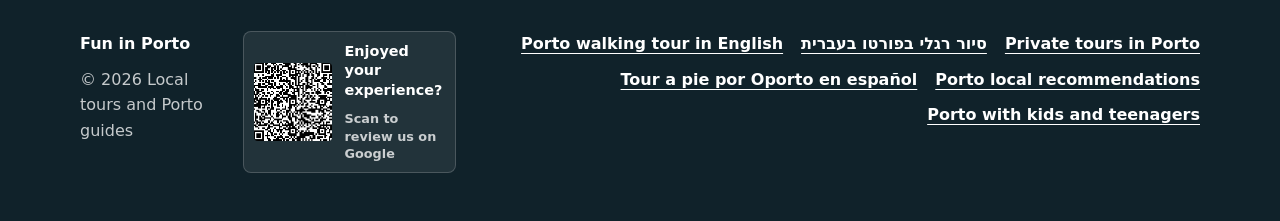
==== commit 5e756635: "added clarity" ====
--- a/first-day-in-porto/index.html
+++ b/first-day-in-porto/index.html
@@ -1,6 +1,13 @@
 <!doctype html>
 <html lang="en">
   <head>
+    <script type="text/javascript">
+      (function (c, l, a, r, i, t, y) {
+        c[a] = c[a] || function () { (c[a].q = c[a].q || []).push(arguments); };
+        t = l.createElement(r); t.async = 1; t.src = "https://www.clarity.ms/tag/" + i;
+        y = l.getElementsByTagName(r)[0]; y.parentNode.insertBefore(t, y);
+      })(window, document, "clarity", "script", "xnc4q0qsfw");
+    </script>
     <meta charset="utf-8" />
     <meta name="viewport" content="width=device-width, initial-scale=1" />
     <title>First Day in Porto: The Best Way to Start | Fun in Porto</title>
--- a/styles.css
+++ b/styles.css
@@ -88,6 +88,24 @@
   font-weight: 950;
   font-size: 1.16rem;
   color: var(--ink);
+}
+.logo > span:last-child {
+  position: relative;
+}
+.logo > span:last-child::after {
+  content: "Diversão no Porto";
+  position: absolute;
+  top: calc(100% - 1px);
+  left: 50%;
+  width: max-content;
+  transform: translateX(-50%);
+  color: rgba(16, 34, 42, 0.58);
+  font-size: 0.58rem;
+  font-weight: 800;
+  letter-spacing: 0.055em;
+  line-height: 1;
+  text-shadow: 0 2px 5px rgba(16, 34, 42, 0.2);
+  pointer-events: none;
 }
 .logo-mark {
   position: relative;
--- a/landing-pages.css
+++ b/landing-pages.css
@@ -9,6 +9,10 @@
 }
 .landing-page .logo {
   color: #fff;
+}
+.landing-page .logo > span:last-child::after {
+  color: rgba(255, 255, 255, 0.72);
+  text-shadow: 0 2px 6px rgba(0, 0, 0, 0.55);
 }
 .landing-page .nav-links {
   color: rgba(255, 255, 255, 0.86);
